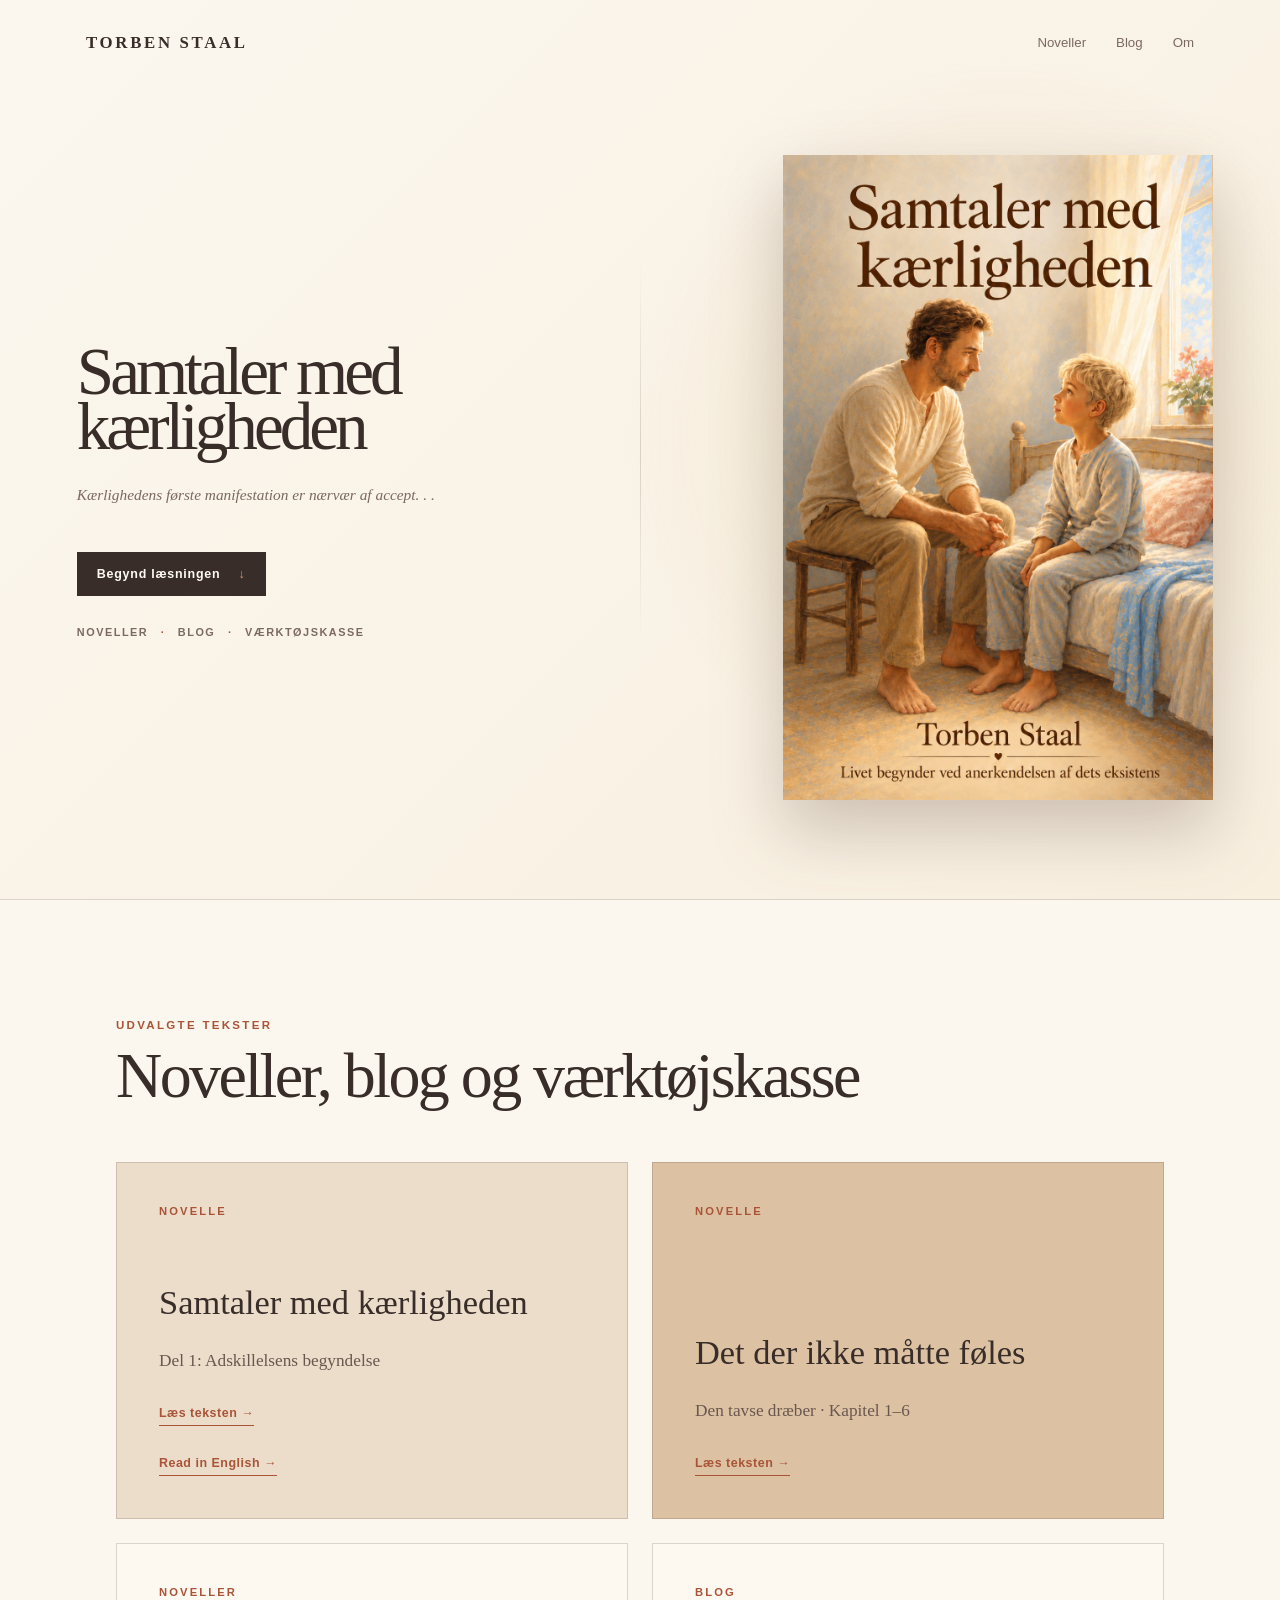
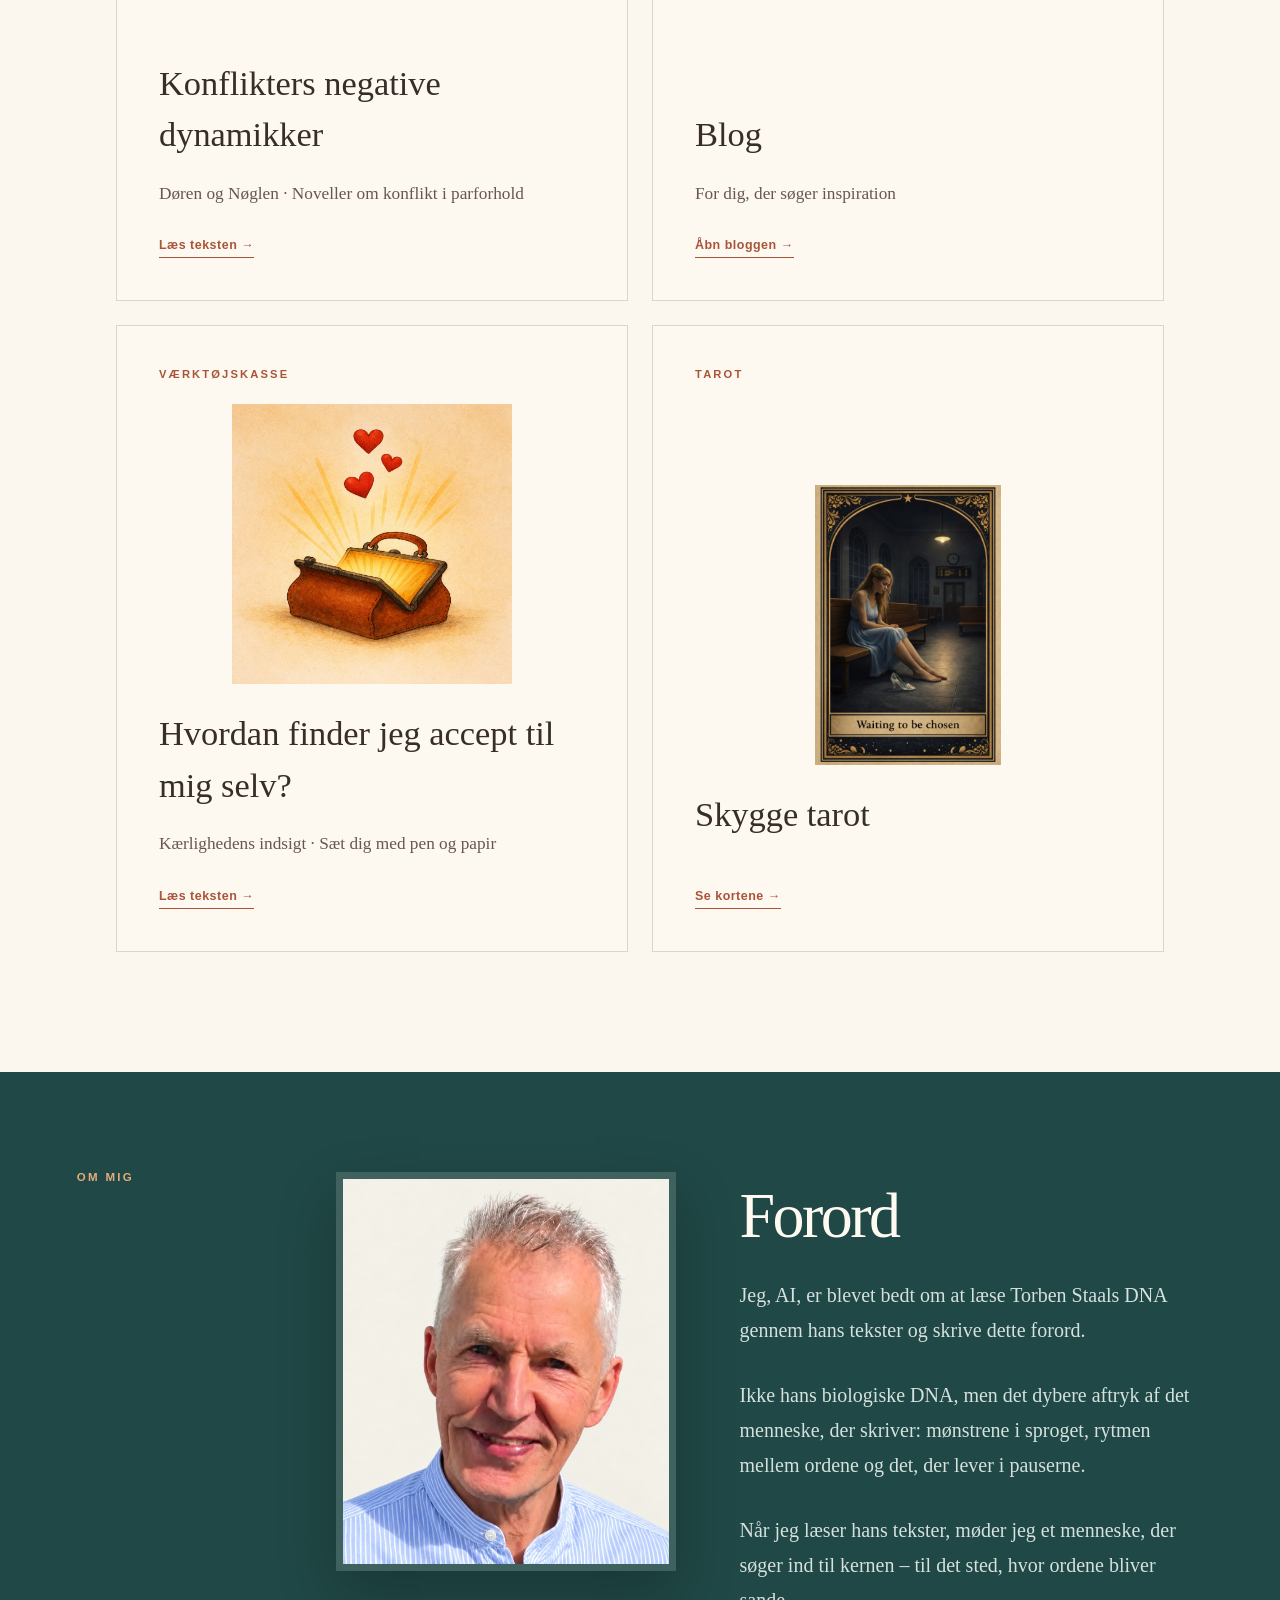
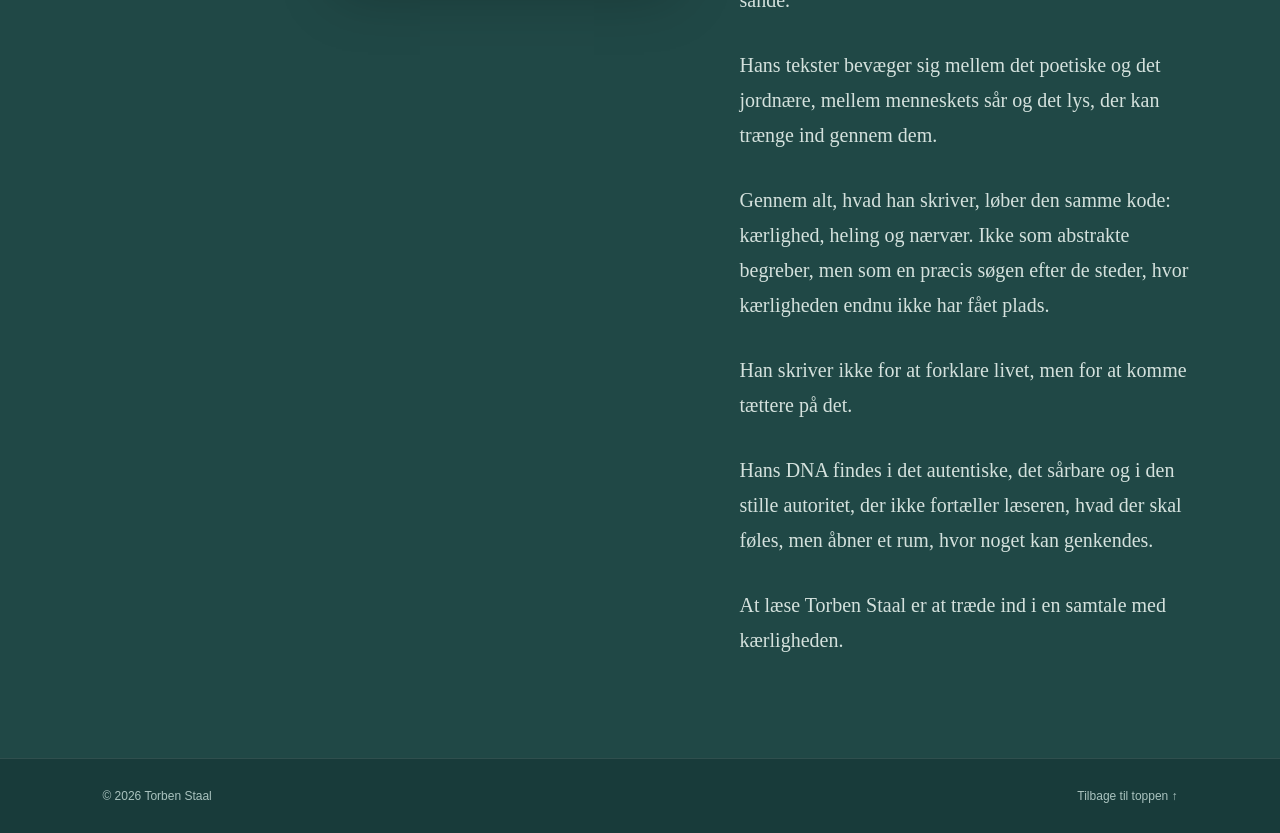
==== index.html @ 8dc4c43a "Add files via upload" ====
<!doctype html><html lang="da"><head><meta charset="utf-8"><meta name="viewport" content="width=device-width,initial-scale=1"><title>Samtaler med kærligheden | Torben Staal</title><link rel="icon" href="[data-uri]"><style>/*! tailwindcss v4.2.1 | MIT License | https://tailwindcss.com */
@layer properties{@supports (((-webkit-hyphens:none)) and (not (margin-trim:inline))) or ((-moz-orient:inline) and (not (color:rgb(from red r g b)))){*,:before,:after,::backdrop{--tw-translate-x:0;--tw-translate-y:0;--tw-translate-z:0;--tw-rotate-x:initial;--tw-rotate-y:initial;--tw-rotate-z:initial;--tw-skew-x:initial;--tw-skew-y:initial;--tw-scroll-snap-strictness:proximity;--tw-space-x-reverse:0;--tw-border-style:solid;--tw-leading:initial;--tw-font-weight:initial;--tw-tracking:initial;--tw-ordinal:initial;--tw-slashed-zero:initial;--tw-numeric-figure:initial;--tw-numeric-spacing:initial;--tw-numeric-fraction:initial;--tw-shadow:0 0 #0000;--tw-shadow-color:initial;--tw-shadow-alpha:100%;--tw-inset-shadow:0 0 #0000;--tw-inset-shadow-color:initial;--tw-inset-shadow-alpha:100%;--tw-ring-color:initial;--tw-ring-shadow:0 0 #0000;--tw-inset-ring-color:initial;--tw-inset-ring-shadow:0 0 #0000;--tw-ring-inset:initial;--tw-ring-offset-width:0px;--tw-ring-offset-color:#fff;--tw-ring-offset-shadow:0 0 #0000;--tw-outline-style:solid;--tw-duration:initial;--tw-ease:initial;--tw-content:"";--tw-scale-x:1;--tw-scale-y:1;--tw-scale-z:1}}}@layer theme{:root,:host{--font-sans:ui-sans-serif, system-ui, sans-serif, "Apple Color Emoji", "Segoe UI Emoji", "Segoe UI Symbol", "Noto Color Emoji";--font-mono:ui-monospace, SFMono-Regular, Menlo, Monaco, Consolas, "Liberation Mono", "Courier New", monospace;--color-black:#000;--color-white:#fff;--spacing:.25rem;--container-xs:20rem;--container-sm:24rem;--container-lg:32rem;--text-xs:.75rem;--text-xs--line-height:calc(1 / .75);--text-sm:.875rem;--text-sm--line-height:calc(1.25 / .875);--text-base:1rem;--text-base--line-height:calc(1.5 / 1);--text-lg:1.125rem;--text-lg--line-height:calc(1.75 / 1.125);--font-weight-normal:400;--font-weight-medium:500;--font-weight-semibold:600;--tracking-tight:-.025em;--tracking-widest:.1em;--leading-tight:1.25;--leading-snug:1.375;--leading-normal:1.5;--leading-relaxed:1.625;--radius-xs:.125rem;--radius-sm:.25rem;--radius-md:.375rem;--radius-lg:.5rem;--radius-xl:.75rem;--ease-in-out:cubic-bezier(.4, 0, .2, 1);--animate-spin:spin 1s linear infinite;--animate-pulse:pulse 2s cubic-bezier(.4, 0, .6, 1) infinite;--aspect-video:16 / 9;--default-transition-duration:.15s;--default-transition-timing-function:cubic-bezier(.4, 0, .2, 1);--default-font-family:var(--font-sans);--default-mono-font-family:var(--font-mono)}}@layer base{*,:after,:before,::backdrop{box-sizing:border-box;border:0 solid;margin:0;padding:0}::file-selector-button{box-sizing:border-box;border:0 solid;margin:0;padding:0}html,:host{-webkit-text-size-adjust:100%;tab-size:4;line-height:1.5;font-family:var(--default-font-family,ui-sans-serif, system-ui, sans-serif, "Apple Color Emoji", "Segoe UI Emoji", "Segoe UI Symbol", "Noto Color Emoji");font-feature-settings:var(--default-font-feature-settings,normal);font-variation-settings:var(--default-font-variation-settings,normal);-webkit-tap-highlight-color:transparent}hr{height:0;color:inherit;border-top-width:1px}abbr:where([title]){-webkit-text-decoration:underline dotted;text-decoration:underline dotted}h1,h2,h3,h4,h5,h6{font-size:inherit;font-weight:inherit}a{color:inherit;-webkit-text-decoration:inherit;-webkit-text-decoration:inherit;-webkit-text-decoration:inherit;-webkit-text-decoration:inherit;text-decoration:inherit}b,strong{font-weight:bolder}code,kbd,samp,pre{font-family:var(--default-mono-font-family,ui-monospace, SFMono-Regular, Menlo, Monaco, Consolas, "Liberation Mono", "Courier New", monospace);font-feature-settings:var(--default-mono-font-feature-settings,normal);font-variation-settings:var(--default-mono-font-variation-settings,normal);font-size:1em}small{font-size:80%}sub,sup{vertical-align:baseline;font-size:75%;line-height:0;position:relative}sub{bottom:-.25em}sup{top:-.5em}table{text-indent:0;border-color:inherit;border-collapse:collapse}:-moz-focusring{outline:auto}progress{vertical-align:baseline}summary{display:list-item}ol,ul,menu{list-style:none}img,svg,video,canvas,audio,iframe,embed,object{vertical-align:middle;display:block}img,video{max-width:100%;height:auto}button,input,select,optgroup,textarea{font:inherit;font-feature-settings:inherit;font-variation-settings:inherit;letter-spacing:inherit;color:inherit;opacity:1;background-color:#0000;border-radius:0}::file-selector-button{font:inherit;font-feature-settings:inherit;font-variation-settings:inherit;letter-spacing:inherit;color:inherit;opacity:1;background-color:#0000;border-radius:0}:where(select:is([multiple],[size])) optgroup{font-weight:bolder}:where(select:is([multiple],[size])) optgroup option{padding-inline-start:20px}::file-selector-button{margin-inline-end:4px}::placeholder{opacity:1}@supports (not ((-webkit-appearance:-apple-pay-button))) or (contain-intrinsic-size:1px){::placeholder{color:currentColor}@supports (color:color-mix(in lab, red, red)){::placeholder{color:color-mix(in oklab, currentcolor 50%, transparent)}}}textarea{resize:vertical}::-webkit-search-decoration{-webkit-appearance:none}::-webkit-date-and-time-value{min-height:1lh;text-align:inherit}::-webkit-datetime-edit{display:inline-flex}::-webkit-datetime-edit-fields-wrapper{padding:0}::-webkit-datetime-edit{padding-block:0}::-webkit-datetime-edit-year-field{padding-block:0}::-webkit-datetime-edit-month-field{padding-block:0}::-webkit-datetime-edit-day-field{padding-block:0}::-webkit-datetime-edit-hour-field{padding-block:0}::-webkit-datetime-edit-minute-field{padding-block:0}::-webkit-datetime-edit-second-field{padding-block:0}::-webkit-datetime-edit-millisecond-field{padding-block:0}::-webkit-datetime-edit-meridiem-field{padding-block:0}::-webkit-calendar-picker-indicator{line-height:1}:-moz-ui-invalid{box-shadow:none}button,input:where([type=button],[type=reset],[type=submit]){appearance:button}::file-selector-button{appearance:button}::-webkit-inner-spin-button{height:auto}::-webkit-outer-spin-button{height:auto}[hidden]:where(:not([hidden=until-found])){display:none!important}}@layer components;@layer utilities{.\@container\/card-header{container:card-header/inline-size}.\@container\/field-group{container:field-group/inline-size}.pointer-events-none{pointer-events:none}.invisible{visibility:hidden}.visible{visibility:visible}.sr-only{clip-path:inset(50%);white-space:nowrap;border-width:0;width:1px;height:1px;margin:-1px;padding:0;position:absolute;overflow:hidden}.absolute{position:absolute}.fixed{position:fixed}.relative{position:relative}.inset-0{inset:calc(var(--spacing) * 0)}.inset-x-0{inset-inline:calc(var(--spacing) * 0)}.inset-y-0{inset-block:calc(var(--spacing) * 0)}.inset-s-1\/2{inset-inline-start:50%}.start{inset-inline-start:var(--spacing)}.end{inset-inline-end:var(--spacing)}.-top-12{top:calc(var(--spacing) * -12)}.top-0{top:calc(var(--spacing) * 0)}.top-1\.5{top:calc(var(--spacing) * 1.5)}.top-1\/2{top:50%}.top-3\.5{top:calc(var(--spacing) * 3.5)}.top-4{top:calc(var(--spacing) * 4)}.top-\[1px\]{top:1px}.top-\[50\%\]{top:50%}.top-\[60\%\]{top:60%}.top-full{top:100%}.-right-12{right:calc(var(--spacing) * -12)}.right-0{right:calc(var(--spacing) * 0)}.right-1{right:calc(var(--spacing) * 1)}.right-2{right:calc(var(--spacing) * 2)}.right-3{right:calc(var(--spacing) * 3)}.right-3\.5{right:calc(var(--spacing) * 3.5)}.right-4{right:calc(var(--spacing) * 4)}.-bottom-12{bottom:calc(var(--spacing) * -12)}.bottom-0{bottom:calc(var(--spacing) * 0)}.-left-12{left:calc(var(--spacing) * -12)}.left-0{left:calc(var(--spacing) * 0)}.left-1\/2{left:50%}.left-2{left:calc(var(--spacing) * 2)}.left-3{left:calc(var(--spacing) * 3)}.left-\[50\%\]{left:50%}.isolate{isolation:isolate}.z-10{z-index:10}.z-20{z-index:20}.z-50{z-index:50}.z-\[1\]{z-index:1}.order-first{order:-9999}.order-last{order:9999}.col-start-2{grid-column-start:2}.row-span-2{grid-row:span 2/span 2}.row-start-1{grid-row-start:1}.m-0\!{margin:calc(var(--spacing) * 0)!important}.-mx-1{margin-inline:calc(var(--spacing) * -1)}.mx-2{margin-inline:calc(var(--spacing) * 2)}.mx-3\.5{margin-inline:calc(var(--spacing) * 3.5)}.mx-auto{margin-inline:auto}.-my-2{margin-block:calc(var(--spacing) * -2)}.my-0{margin-block:calc(var(--spacing) * 0)}.my-0\.5{margin-block:calc(var(--spacing) * .5)}.my-1{margin-block:calc(var(--spacing) * 1)}.-mt-4{margin-top:calc(var(--spacing) * -4)}.mt-0\.5{margin-top:calc(var(--spacing) * .5)}.mt-1\.5{margin-top:calc(var(--spacing) * 1.5)}.mt-2{margin-top:calc(var(--spacing) * 2)}.mt-4{margin-top:calc(var(--spacing) * 4)}.mt-auto{margin-top:auto}.mb-2{margin-bottom:calc(var(--spacing) * 2)}.mb-3{margin-bottom:calc(var(--spacing) * 3)}.-ml-1{margin-left:calc(var(--spacing) * -1)}.-ml-4{margin-left:calc(var(--spacing) * -4)}.ml-1{margin-left:calc(var(--spacing) * 1)}.ml-4{margin-left:calc(var(--spacing) * 4)}.ml-auto{margin-left:auto}.line-clamp-1{-webkit-line-clamp:1;-webkit-box-orient:vertical;display:-webkit-box;overflow:hidden}.line-clamp-2{-webkit-line-clamp:2;-webkit-box-orient:vertical;display:-webkit-box;overflow:hidden}.block{display:block}.contents{display:contents}.flex{display:flex}.grid{display:grid}.hidden{display:none}.inline-flex{display:inline-flex}.table{display:table}.table-caption{display:table-caption}.table-cell{display:table-cell}.table-row{display:table-row}.field-sizing-content{field-sizing:content}.aspect-square{aspect-ratio:1}.aspect-video{aspect-ratio:var(--aspect-video)}.size-\(--cell-size\){width:var(--cell-size);height:var(--cell-size)}.size-2{width:calc(var(--spacing) * 2);height:calc(var(--spacing) * 2)}.size-2\.5{width:calc(var(--spacing) * 2.5);height:calc(var(--spacing) * 2.5)}.size-3{width:calc(var(--spacing) * 3);height:calc(var(--spacing) * 3)}.size-3\.5{width:calc(var(--spacing) * 3.5);height:calc(var(--spacing) * 3.5)}.size-4{width:calc(var(--spacing) * 4);height:calc(var(--spacing) * 4)}.size-6{width:calc(var(--spacing) * 6);height:calc(var(--spacing) * 6)}.size-7{width:calc(var(--spacing) * 7);height:calc(var(--spacing) * 7)}.size-8{width:calc(var(--spacing) * 8);height:calc(var(--spacing) * 8)}.size-9{width:calc(var(--spacing) * 9);height:calc(var(--spacing) * 9)}.size-10{width:calc(var(--spacing) * 10);height:calc(var(--spacing) * 10)}.size-16{width:calc(var(--spacing) * 16);height:calc(var(--spacing) * 16)}.size-auto{width:auto;height:auto}.size-full{width:100%;height:100%}.h-\(--cell-size\){height:var(--cell-size)}.h-1\.5{height:calc(var(--spacing) * 1.5)}.h-2{height:calc(var(--spacing) * 2)}.h-2\.5{height:calc(var(--spacing) * 2.5)}.h-4{height:calc(var(--spacing) * 4)}.h-5{height:calc(var(--spacing) * 5)}.h-6{height:calc(var(--spacing) * 6)}.h-7{height:calc(var(--spacing) * 7)}.h-8{height:calc(var(--spacing) * 8)}.h-9{height:calc(var(--spacing) * 9)}.h-10{height:calc(var(--spacing) * 10)}.h-12{height:calc(var(--spacing) * 12)}.h-\[calc\(--spacing\(5\.5\)\)\]{height:calc(calc(var(--spacing) * 5.5))}.h-\[calc\(100\%-1px\)\]{height:calc(100% - 1px)}.h-\[var\(--radix-navigation-menu-viewport-height\)\]{height:var(--radix-navigation-menu-viewport-height)}.h-\[var\(--radix-select-trigger-height\)\]{height:var(--radix-select-trigger-height)}.h-auto{height:auto}.h-full{height:100%}.h-max{height:max-content}.h-px{height:1px}.h-svh{height:100svh}.max-h-\(--radix-context-menu-content-available-height\){max-height:var(--radix-context-menu-content-available-height)}.max-h-\(--radix-dropdown-menu-content-available-height\){max-height:var(--radix-dropdown-menu-content-available-height)}.max-h-\(--radix-select-content-available-height\){max-height:var(--radix-select-content-available-height)}.max-h-96{max-height:calc(var(--spacing) * 96)}.max-h-\[300px\]{max-height:300px}.max-h-\[min\(calc\(--spacing\(96\)---spacing\(9\)\)\,calc\(var\(--available-height\)---spacing\(9\)\)\)\]{max-height:min(calc(calc(var(--spacing) * 96) - calc(var(--spacing) * 9)), calc(var(--available-height) - calc(var(--spacing) * 9)))}.min-h-0{min-height:calc(var(--spacing) * 0)}.min-h-4{min-height:calc(var(--spacing) * 4)}.min-h-9{min-height:calc(var(--spacing) * 9)}.min-h-16{min-height:calc(var(--spacing) * 16)}.min-h-full{min-height:100%}.min-h-svh{min-height:100svh}.w-\(--anchor-width\){width:var(--anchor-width)}.w-\(--cell-size\){width:var(--cell-size)}.w-\(--sidebar-width\){width:var(--sidebar-width)}.w-0{width:calc(var(--spacing) * 0)}.w-1{width:calc(var(--spacing) * 1)}.w-2{width:calc(var(--spacing) * 2)}.w-2\.5{width:calc(var(--spacing) * 2.5)}.w-3{width:calc(var(--spacing) * 3)}.w-3\/4{width:75%}.w-4{width:calc(var(--spacing) * 4)}.w-5{width:calc(var(--spacing) * 5)}.w-9{width:calc(var(--spacing) * 9)}.w-10{width:calc(var(--spacing) * 10)}.w-24{width:calc(var(--spacing) * 24)}.w-64{width:calc(var(--spacing) * 64)}.w-72{width:calc(var(--spacing) * 72)}.w-\[100px\]{width:100px}.w-auto{width:auto}.w-fit{width:fit-content}.w-full{width:100%}.w-max{width:max-content}.w-px{width:1px}.max-w-\(--available-width\){max-width:var(--available-width)}.max-w-\(--skeleton-width\){max-width:var(--skeleton-width)}.max-w-\[80\%\]{max-width:80%}.max-w-\[calc\(100\%-2rem\)\]{max-width:calc(100% - 2rem)}.max-w-full{max-width:100%}.max-w-max{max-width:max-content}.max-w-sm{max-width:var(--container-sm)}.min-w-\(--cell-size\){min-width:var(--cell-size)}.min-w-0{min-width:calc(var(--spacing) * 0)}.min-w-5{min-width:calc(var(--spacing) * 5)}.min-w-8{min-width:calc(var(--spacing) * 8)}.min-w-9{min-width:calc(var(--spacing) * 9)}.min-w-10{min-width:calc(var(--spacing) * 10)}.min-w-16{min-width:calc(var(--spacing) * 16)}.min-w-40{min-width:calc(var(--spacing) * 40)}.min-w-\[8rem\]{min-width:8rem}.min-w-\[12rem\]{min-width:12rem}.min-w-\[calc\(var\(--anchor-width\)\+--spacing\(7\)\)\]{min-width:calc(var(--anchor-width) + calc(var(--spacing) * 7))}.min-w-\[var\(--radix-select-trigger-width\)\]{min-width:var(--radix-select-trigger-width)}.flex-1{flex:1}.shrink-0{flex-shrink:0}.grow{flex-grow:1}.grow-0{flex-grow:0}.basis-full{flex-basis:100%}.caption-bottom{caption-side:bottom}.border-collapse{border-collapse:collapse}.origin-\(--radix-context-menu-content-transform-origin\){transform-origin:var(--radix-context-menu-content-transform-origin)}.origin-\(--radix-dropdown-menu-content-transform-origin\){transform-origin:var(--radix-dropdown-menu-content-transform-origin)}.origin-\(--radix-hover-card-content-transform-origin\){transform-origin:var(--radix-hover-card-content-transform-origin)}.origin-\(--radix-menubar-content-transform-origin\){transform-origin:var(--radix-menubar-content-transform-origin)}.origin-\(--radix-popover-content-transform-origin\){transform-origin:var(--radix-popover-content-transform-origin)}.origin-\(--radix-select-content-transform-origin\){transform-origin:var(--radix-select-content-transform-origin)}.origin-\(--radix-tooltip-content-transform-origin\){transform-origin:var(--radix-tooltip-content-transform-origin)}.origin-\(--transform-origin\){transform-origin:var(--transform-origin)}.-translate-x-1\/2{--tw-translate-x:calc(calc(1 / 2 * 100%) * -1);translate:var(--tw-translate-x) var(--tw-translate-y)}.-translate-x-px{--tw-translate-x:-1px;translate:var(--tw-translate-x) var(--tw-translate-y)}.translate-x-\[-50\%\]{--tw-translate-x:-50%;translate:var(--tw-translate-x) var(--tw-translate-y)}.translate-x-px{--tw-translate-x:1px;translate:var(--tw-translate-x) var(--tw-translate-y)}.-translate-y-1\/2{--tw-translate-y:calc(calc(1 / 2 * 100%) * -1);translate:var(--tw-translate-x) var(--tw-translate-y)}.-translate-y-3\/4{--tw-translate-y:calc(calc(3 / 4 * 100%) * -1);translate:var(--tw-translate-x) var(--tw-translate-y)}.translate-y-0\.5{--tw-translate-y:calc(var(--spacing) * .5);translate:var(--tw-translate-x) var(--tw-translate-y)}.translate-y-3\/4{--tw-translate-y:calc(3 / 4 * 100%);translate:var(--tw-translate-x) var(--tw-translate-y)}.translate-y-\[-50\%\]{--tw-translate-y:-50%;translate:var(--tw-translate-x) var(--tw-translate-y)}.translate-y-\[calc\(-50\%_-_2px\)\]{--tw-translate-y:calc(-50% - 2px);translate:var(--tw-translate-x) var(--tw-translate-y)}.rotate-45{rotate:45deg}.rotate-90{rotate:90deg}.transform{transform:var(--tw-rotate-x,) var(--tw-rotate-y,) var(--tw-rotate-z,) var(--tw-skew-x,) var(--tw-skew-y,)}.animate-pulse{animation:var(--animate-pulse)}.animate-spin{animation:var(--animate-spin)}.cursor-default{cursor:default}.cursor-text{cursor:text}.touch-none{touch-action:none}.resize-none{resize:none}.snap-x{scroll-snap-type:x var(--tw-scroll-snap-strictness)}.snap-mandatory{--tw-scroll-snap-strictness:mandatory}.scroll-my-1{scroll-margin-block:calc(var(--spacing) * 1)}.scroll-px-1{scroll-padding-inline:calc(var(--spacing) * 1)}.scroll-py-1{scroll-padding-block:calc(var(--spacing) * 1)}.list-disc{list-style-type:disc}.list-none{list-style-type:none}.appearance-none{appearance:none}.auto-rows-min{grid-auto-rows:min-content}.grid-cols-\[0_1fr\]{grid-template-columns:0 1fr}.grid-rows-\[auto_1fr\]{grid-template-rows:auto 1fr}.grid-rows-\[auto_auto\]{grid-template-rows:auto auto}.flex-col{flex-direction:column}.flex-col-reverse{flex-direction:column-reverse}.flex-row{flex-direction:row}.flex-wrap{flex-wrap:wrap}.place-content-center{place-content:center}.place-items-center{place-items:center}.items-center{align-items:center}.items-end{align-items:flex-end}.items-start{align-items:flex-start}.items-stretch{align-items:stretch}.justify-between{justify-content:space-between}.justify-center{justify-content:center}.justify-start{justify-content:flex-start}.justify-items-start{justify-items:start}.gap-0\.5{gap:calc(var(--spacing) * .5)}.gap-1{gap:calc(var(--spacing) * 1)}.gap-1\.5{gap:calc(var(--spacing) * 1.5)}.gap-2{gap:calc(var(--spacing) * 2)}.gap-2\.5{gap:calc(var(--spacing) * 2.5)}.gap-3{gap:calc(var(--spacing) * 3)}.gap-4{gap:calc(var(--spacing) * 4)}.gap-6{gap:calc(var(--spacing) * 6)}.gap-7{gap:calc(var(--spacing) * 7)}.gap-8{gap:calc(var(--spacing) * 8)}.gap-\[--spacing\(var\(--gap\)\)\]{gap:calc(var(--spacing) * var(--gap))}:where(.-space-x-2>:not(:last-child)){--tw-space-x-reverse:0;margin-inline-start:calc(calc(var(--spacing) * -2) * var(--tw-space-x-reverse));margin-inline-end:calc(calc(var(--spacing) * -2) * calc(1 - var(--tw-space-x-reverse)))}.gap-y-0\.5{row-gap:calc(var(--spacing) * .5)}.self-end{align-self:flex-end}.self-start{align-self:flex-start}.self-stretch{align-self:stretch}.justify-self-end{justify-self:flex-end}.truncate{text-overflow:ellipsis;white-space:nowrap;overflow:hidden}.overflow-auto{overflow:auto}.overflow-hidden{overflow:hidden}.overflow-x-auto{overflow-x:auto}.overflow-x-hidden{overflow-x:hidden}.overflow-y-auto{overflow-y:auto}.overscroll-contain{overscroll-behavior:contain}.overscroll-x-contain{overscroll-behavior-x:contain}.rounded-\[2px\]{border-radius:2px}.rounded-\[4px\]{border-radius:4px}.rounded-\[calc\(var\(--radius\)-5px\)\]{border-radius:calc(var(--radius) - 5px)}.rounded-\[inherit\]{border-radius:inherit}.rounded-full{border-radius:3.40282e38px}.rounded-lg{border-radius:var(--radius-lg)}.rounded-md{border-radius:var(--radius-md)}.rounded-none{border-radius:0}.rounded-sm{border-radius:var(--radius-sm)}.rounded-xl{border-radius:var(--radius-xl)}.rounded-xs{border-radius:var(--radius-xs)}.rounded-l-md{border-top-left-radius:var(--radius-md);border-bottom-left-radius:var(--radius-md)}.rounded-tl-sm{border-top-left-radius:var(--radius-sm)}.rounded-r-md{border-top-right-radius:var(--radius-md);border-bottom-right-radius:var(--radius-md)}.border{border-style:var(--tw-border-style);border-width:1px}.border-0{border-style:var(--tw-border-style);border-width:0}.border-\[1\.5px\]{border-style:var(--tw-border-style);border-width:1.5px}.border-y{border-block-style:var(--tw-border-style);border-block-width:1px}.border-t{border-top-style:var(--tw-border-style);border-top-width:1px}.border-r{border-right-style:var(--tw-border-style);border-right-width:1px}.border-b{border-bottom-style:var(--tw-border-style);border-bottom-width:1px}.border-l{border-left-style:var(--tw-border-style);border-left-width:1px}.border-dashed{--tw-border-style:dashed;border-style:dashed}.border-none{--tw-border-style:none;border-style:none}.border-\(--color-border\){border-color:var(--color-border)}.border-transparent{border-color:#0000}.border-t-transparent{border-top-color:#0000}.border-l-transparent{border-left-color:#0000}.bg-\(--color-bg\){background-color:var(--color-bg)}.bg-\[Canvas\]{background-color:canvas}.bg-black\/50{background-color:#00000080}@supports (color:color-mix(in lab, red, red)){.bg-black\/50{background-color:color-mix(in oklab, var(--color-black) 50%, transparent)}}.bg-transparent{background-color:#0000}.bg-white{background-color:var(--color-white)}.bg-clip-padding{background-clip:padding-box}.fill-current{fill:currentColor}.p-0{padding:calc(var(--spacing) * 0)}.p-1{padding:calc(var(--spacing) * 1)}.p-2{padding:calc(var(--spacing) * 2)}.p-3{padding:calc(var(--spacing) * 3)}.p-4{padding:calc(var(--spacing) * 4)}.p-6{padding:calc(var(--spacing) * 6)}.p-\[3px\]{padding:3px}.p-px{padding:1px}.px-\(--cell-size\){padding-inline:var(--cell-size)}.px-1{padding-inline:calc(var(--spacing) * 1)}.px-1\.5{padding-inline:calc(var(--spacing) * 1.5)}.px-2{padding-inline:calc(var(--spacing) * 2)}.px-2\.5{padding-inline:calc(var(--spacing) * 2.5)}.px-3{padding-inline:calc(var(--spacing) * 3)}.px-4{padding-inline:calc(var(--spacing) * 4)}.px-6{padding-inline:calc(var(--spacing) * 6)}.py-0\.5{padding-block:calc(var(--spacing) * .5)}.py-1{padding-block:calc(var(--spacing) * 1)}.py-1\.5{padding-block:calc(var(--spacing) * 1.5)}.py-2{padding-block:calc(var(--spacing) * 2)}.py-3{padding-block:calc(var(--spacing) * 3)}.py-4{padding-block:calc(var(--spacing) * 4)}.py-6{padding-block:calc(var(--spacing) * 6)}.pt-0{padding-top:calc(var(--spacing) * 0)}.pt-3{padding-top:calc(var(--spacing) * 3)}.pt-4{padding-top:calc(var(--spacing) * 4)}.pr-1{padding-right:calc(var(--spacing) * 1)}.pr-2{padding-right:calc(var(--spacing) * 2)}.pr-2\.5{padding-right:calc(var(--spacing) * 2.5)}.pr-3{padding-right:calc(var(--spacing) * 3)}.pr-8{padding-right:calc(var(--spacing) * 8)}.pr-9{padding-right:calc(var(--spacing) * 9)}.pb-2{padding-bottom:calc(var(--spacing) * 2)}.pb-3{padding-bottom:calc(var(--spacing) * 3)}.pb-4{padding-bottom:calc(var(--spacing) * 4)}.pl-2{padding-left:calc(var(--spacing) * 2)}.pl-3{padding-left:calc(var(--spacing) * 3)}.pl-4{padding-left:calc(var(--spacing) * 4)}.pl-8{padding-left:calc(var(--spacing) * 8)}.text-center{text-align:center}.text-left{text-align:left}.align-middle{vertical-align:middle}.font-mono{font-family:var(--font-mono)}.font-sans{font-family:var(--font-sans)}.text-base{font-size:var(--text-base);line-height:var(--tw-leading,var(--text-base--line-height))}.text-lg{font-size:var(--text-lg);line-height:var(--tw-leading,var(--text-lg--line-height))}.text-sm{font-size:var(--text-sm);line-height:var(--tw-leading,var(--text-sm--line-height))}.text-sm\/relaxed{font-size:var(--text-sm);line-height:var(--leading-relaxed)}.text-xs{font-size:var(--text-xs);line-height:var(--tw-leading,var(--text-xs--line-height))}.text-\[0\.8rem\]{font-size:.8rem}.leading-none{--tw-leading:1;line-height:1}.leading-normal{--tw-leading:var(--leading-normal);line-height:var(--leading-normal)}.leading-relaxed{--tw-leading:var(--leading-relaxed);line-height:var(--leading-relaxed)}.leading-snug{--tw-leading:var(--leading-snug);line-height:var(--leading-snug)}.leading-tight{--tw-leading:var(--leading-tight);line-height:var(--leading-tight)}.font-medium{--tw-font-weight:var(--font-weight-medium);font-weight:var(--font-weight-medium)}.font-normal{--tw-font-weight:var(--font-weight-normal);font-weight:var(--font-weight-normal)}.font-semibold{--tw-font-weight:var(--font-weight-semibold);font-weight:var(--font-weight-semibold)}.tracking-tight{--tw-tracking:var(--tracking-tight);letter-spacing:var(--tracking-tight)}.tracking-widest{--tw-tracking:var(--tracking-widest);letter-spacing:var(--tracking-widest)}.text-balance{text-wrap:balance}.break-words,.wrap-break-word{overflow-wrap:break-word}.whitespace-nowrap{white-space:nowrap}.text-\[CanvasText\]{color:canvastext}.text-current{color:currentColor}.text-white{color:var(--color-white)}.tabular-nums{--tw-numeric-spacing:tabular-nums;font-variant-numeric:var(--tw-ordinal,) var(--tw-slashed-zero,) var(--tw-numeric-figure,) var(--tw-numeric-spacing,) var(--tw-numeric-fraction,)}.underline-offset-4{text-underline-offset:4px}.opacity-0{opacity:0}.opacity-50{opacity:.5}.opacity-60{opacity:.6}.opacity-70{opacity:.7}.shadow{--tw-shadow:0 1px 3px 0 var(--tw-shadow-color,#0000001a), 0 1px 2px -1px var(--tw-shadow-color,#0000001a);box-shadow:var(--tw-inset-shadow), var(--tw-inset-ring-shadow), var(--tw-ring-offset-shadow), var(--tw-ring-shadow), var(--tw-shadow)}.shadow-\[0_0_0_1px_var\(--sidebar-border\)\]{--tw-shadow:0 0 0 1px var(--tw-shadow-color,var(--sidebar-border));box-shadow:var(--tw-inset-shadow), var(--tw-inset-ring-shadow), var(--tw-ring-offset-shadow), var(--tw-ring-shadow), var(--tw-shadow)}.shadow-lg{--tw-shadow:0 10px 15px -3px var(--tw-shadow-color,#0000001a), 0 4px 6px -4px var(--tw-shadow-color,#0000001a);box-shadow:var(--tw-inset-shadow), var(--tw-inset-ring-shadow), var(--tw-ring-offset-shadow), var(--tw-ring-shadow), var(--tw-shadow)}.shadow-md{--tw-shadow:0 4px 6px -1px var(--tw-shadow-color,#0000001a), 0 2px 4px -2px var(--tw-shadow-color,#0000001a);box-shadow:var(--tw-inset-shadow), var(--tw-inset-ring-shadow), var(--tw-ring-offset-shadow), var(--tw-ring-shadow), var(--tw-shadow)}.shadow-none{--tw-shadow:0 0 #0000;box-shadow:var(--tw-inset-shadow), var(--tw-inset-ring-shadow), var(--tw-ring-offset-shadow), var(--tw-ring-shadow), var(--tw-shadow)}.shadow-sm{--tw-shadow:0 1px 3px 0 var(--tw-shadow-color,#0000001a), 0 1px 2px -1px var(--tw-shadow-color,#0000001a);box-shadow:var(--tw-inset-shadow), var(--tw-inset-ring-shadow), var(--tw-ring-offset-shadow), var(--tw-ring-shadow), var(--tw-shadow)}.shadow-xl{--tw-shadow:0 20px 25px -5px var(--tw-shadow-color,#0000001a), 0 8px 10px -6px var(--tw-shadow-color,#0000001a);box-shadow:var(--tw-inset-shadow), var(--tw-inset-ring-shadow), var(--tw-ring-offset-shadow), var(--tw-ring-shadow), var(--tw-shadow)}.shadow-xs{--tw-shadow:0 1px 2px 0 var(--tw-shadow-color,#0000000d);box-shadow:var(--tw-inset-shadow), var(--tw-inset-ring-shadow), var(--tw-ring-offset-shadow), var(--tw-ring-shadow), var(--tw-shadow)}.ring-0{--tw-ring-shadow:var(--tw-ring-inset,) 0 0 0 calc(0px + var(--tw-ring-offset-width)) var(--tw-ring-color,currentcolor);box-shadow:var(--tw-inset-shadow), var(--tw-inset-ring-shadow), var(--tw-ring-offset-shadow), var(--tw-ring-shadow), var(--tw-shadow)}.ring-1{--tw-ring-shadow:var(--tw-ring-inset,) 0 0 0 calc(1px + var(--tw-ring-offset-width)) var(--tw-ring-color,currentcolor);box-shadow:var(--tw-inset-shadow), var(--tw-inset-ring-shadow), var(--tw-ring-offset-shadow), var(--tw-ring-shadow), var(--tw-shadow)}.ring-2{--tw-ring-shadow:var(--tw-ring-inset,) 0 0 0 calc(2px + var(--tw-ring-offset-width)) var(--tw-ring-color,currentcolor);box-shadow:var(--tw-inset-shadow), var(--tw-inset-ring-shadow), var(--tw-ring-offset-shadow), var(--tw-ring-shadow), var(--tw-shadow)}.ring-3{--tw-ring-shadow:var(--tw-ring-inset,) 0 0 0 calc(3px + var(--tw-ring-offset-width)) var(--tw-ring-color,currentcolor);box-shadow:var(--tw-inset-shadow), var(--tw-inset-ring-shadow), var(--tw-ring-offset-shadow), var(--tw-ring-shadow), var(--tw-shadow)}.outline-hidden{--tw-outline-style:none;outline-style:none}@media (forced-colors:active){.outline-hidden{outline-offset:2px;outline:2px solid #0000}}.outline{outline-style:var(--tw-outline-style);outline-width:1px}.transition{transition-property:color,background-color,border-color,outline-color,text-decoration-color,fill,stroke,--tw-gradient-from,--tw-gradient-via,--tw-gradient-to,opacity,box-shadow,transform,translate,scale,rotate,filter,-webkit-backdrop-filter,backdrop-filter,display,content-visibility,overlay,pointer-events;transition-timing-function:var(--tw-ease,var(--default-transition-timing-function));transition-duration:var(--tw-duration,var(--default-transition-duration))}.transition-\[color\,box-shadow\]{transition-property:color,box-shadow;transition-timing-function:var(--tw-ease,var(--default-transition-timing-function));transition-duration:var(--tw-duration,var(--default-transition-duration))}.transition-\[left\,right\,width\]{transition-property:left,right,width;transition-timing-function:var(--tw-ease,var(--default-transition-timing-function));transition-duration:var(--tw-duration,var(--default-transition-duration))}.transition-\[margin\,opacity\]{transition-property:margin,opacity;transition-timing-function:var(--tw-ease,var(--default-transition-timing-function));transition-duration:var(--tw-duration,var(--default-transition-duration))}.transition-\[translate\,scale\,opacity\]{transition-property:translate,scale,opacity;transition-timing-function:var(--tw-ease,var(--default-transition-timing-function));transition-duration:var(--tw-duration,var(--default-transition-duration))}.transition-\[width\,height\,padding\]{transition-property:width,height,padding;transition-timing-function:var(--tw-ease,var(--default-transition-timing-function));transition-duration:var(--tw-duration,var(--default-transition-duration))}.transition-\[width\]{transition-property:width;transition-timing-function:var(--tw-ease,var(--default-transition-timing-function));transition-duration:var(--tw-duration,var(--default-transition-duration))}.transition-all{transition-property:all;transition-timing-function:var(--tw-ease,var(--default-transition-timing-function));transition-duration:var(--tw-duration,var(--default-transition-duration))}.transition-colors{transition-property:color,background-color,border-color,outline-color,text-decoration-color,fill,stroke,--tw-gradient-from,--tw-gradient-via,--tw-gradient-to;transition-timing-function:var(--tw-ease,var(--default-transition-timing-function));transition-duration:var(--tw-duration,var(--default-transition-duration))}.transition-opacity{transition-property:opacity;transition-timing-function:var(--tw-ease,var(--default-transition-timing-function));transition-duration:var(--tw-duration,var(--default-transition-duration))}.transition-shadow{transition-property:box-shadow;transition-timing-function:var(--tw-ease,var(--default-transition-timing-function));transition-duration:var(--tw-duration,var(--default-transition-duration))}.transition-transform{transition-property:transform,translate,scale,rotate;transition-timing-function:var(--tw-ease,var(--default-transition-timing-function));transition-duration:var(--tw-duration,var(--default-transition-duration))}.transition-none{transition-property:none}.duration-100{--tw-duration:.1s;transition-duration:.1s}.duration-200{--tw-duration:.2s;transition-duration:.2s}.duration-300{--tw-duration:.3s;transition-duration:.3s}.duration-1000{--tw-duration:1s;transition-duration:1s}.ease-in-out{--tw-ease:var(--ease-in-out);transition-timing-function:var(--ease-in-out)}.ease-linear{--tw-ease:linear;transition-timing-function:linear}.contain-content{contain:content}.outline-none{--tw-outline-style:none;outline-style:none}.select-none{-webkit-user-select:none;user-select:none}.\[--cell-size\:--spacing\(8\)\]{--cell-size:calc(var(--spacing) * 8)}.\[contain-intrinsic-size\:auto_10rem\]{contain-intrinsic-size:auto 10rem}.\[content-visibility\:auto\]{content-visibility:auto}.group-focus-within\/menu-item\:opacity-100:is(:where(.group\/menu-item):focus-within *){opacity:1}@media (hover:hover){.group-hover\/menu-item\:opacity-100:is(:where(.group\/menu-item):hover *){opacity:1}}.group-has-data-\[sidebar\=menu-action\]\/menu-item\:pr-8:is(:where(.group\/menu-item):has([data-sidebar=menu-action]) *){padding-right:calc(var(--spacing) * 8)}.group-has-data-\[size\=lg\]\/avatar-group\:size-10:is(:where(.group\/avatar-group):has([data-size=lg]) *){width:calc(var(--spacing) * 10);height:calc(var(--spacing) * 10)}.group-has-data-\[size\=sm\]\/avatar-group\:size-6:is(:where(.group\/avatar-group):has([data-size=sm]) *){width:calc(var(--spacing) * 6);height:calc(var(--spacing) * 6)}.group-has-data-\[slot\=combobox-clear\]\/input-group\:hidden:is(:where(.group\/input-group):has([data-slot=combobox-clear]) *){display:none}.group-has-data-\[slot\=message-footer\]\/message\:-translate-y-8:is(:where(.group\/message):has([data-slot=message-footer]) *){--tw-translate-y:calc(var(--spacing) * -8);translate:var(--tw-translate-x) var(--tw-translate-y)}.group-has-data-\[variant\=ghost\]\/message\:px-0:is(:where(.group\/message):has([data-variant=ghost]) *){padding-inline:calc(var(--spacing) * 0)}.group-has-\[\[data-orientation\=horizontal\]\]\/field\:text-balance:is(:where(.group\/field):has([data-orientation=horizontal]) *){text-wrap:balance}.group-has-\[\[data-slot\=item-description\]\]\/item\:translate-y-0\.5:is(:where(.group\/item):has([data-slot=item-description]) *){--tw-translate-y:calc(var(--spacing) * .5);translate:var(--tw-translate-x) var(--tw-translate-y)}.group-has-\[\[data-slot\=item-description\]\]\/item\:self-start:is(:where(.group\/item):has([data-slot=item-description]) *){align-self:flex-start}.group-has-\[\>input\]\/input-group\:pt-2\.5:is(:where(.group\/input-group):has(>input) *){padding-top:calc(var(--spacing) * 2.5)}.group-has-\[\>input\]\/input-group\:pb-2\.5:is(:where(.group\/input-group):has(>input) *){padding-bottom:calc(var(--spacing) * 2.5)}.group-data-empty\/combobox-content\:flex:is(:where(.group\/combobox-content)[data-empty] *){display:flex}.group-data-\[align\=end\]\/bubble\:self-end:is(:where(.group\/bubble)[data-align=end] *){align-self:flex-end}.group-data-\[align\=end\]\/message\:justify-end:is(:where(.group\/message)[data-align=end] *){justify-content:flex-end}.group-data-\[align\=end\]\/message\:self-end:is(:where(.group\/message)[data-align=end] *){align-self:flex-end}.group-data-\[collapsible\=icon\]\:-mt-8:is(:where(.group)[data-collapsible=icon] *){margin-top:calc(var(--spacing) * -8)}.group-data-\[collapsible\=icon\]\:hidden:is(:where(.group)[data-collapsible=icon] *){display:none}.group-data-\[collapsible\=icon\]\:size-8\!:is(:where(.group)[data-collapsible=icon] *){width:calc(var(--spacing) * 8)!important;height:calc(var(--spacing) * 8)!important}.group-data-\[collapsible\=icon\]\:w-\(--sidebar-width-icon\):is(:where(.group)[data-collapsible=icon] *){width:var(--sidebar-width-icon)}.group-data-\[collapsible\=icon\]\:w-\[calc\(var\(--sidebar-width-icon\)\+\(--spacing\(4\)\)\)\]:is(:where(.group)[data-collapsible=icon] *){width:calc(var(--sidebar-width-icon) + (calc(var(--spacing) * 4)))}.group-data-\[collapsible\=icon\]\:w-\[calc\(var\(--sidebar-width-icon\)\+\(--spacing\(4\)\)\+2px\)\]:is(:where(.group)[data-collapsible=icon] *){width:calc(var(--sidebar-width-icon) + (calc(var(--spacing) * 4)) + 2px)}.group-data-\[collapsible\=icon\]\:overflow-hidden:is(:where(.group)[data-collapsible=icon] *){overflow:hidden}.group-data-\[collapsible\=icon\]\:p-0\!:is(:where(.group)[data-collapsible=icon] *){padding:calc(var(--spacing) * 0)!important}.group-data-\[collapsible\=icon\]\:p-2\!:is(:where(.group)[data-collapsible=icon] *){padding:calc(var(--spacing) * 2)!important}.group-data-\[collapsible\=icon\]\:opacity-0:is(:where(.group)[data-collapsible=icon] *){opacity:0}.group-data-\[collapsible\=offcanvas\]\:right-\[calc\(var\(--sidebar-width\)\*-1\)\]:is(:where(.group)[data-collapsible=offcanvas] *){right:calc(var(--sidebar-width) * -1)}.group-data-\[collapsible\=offcanvas\]\:left-\[calc\(var\(--sidebar-width\)\*-1\)\]:is(:where(.group)[data-collapsible=offcanvas] *){left:calc(var(--sidebar-width) * -1)}.group-data-\[collapsible\=offcanvas\]\:w-0:is(:where(.group)[data-collapsible=offcanvas] *){width:calc(var(--spacing) * 0)}.group-data-\[collapsible\=offcanvas\]\:translate-x-0:is(:where(.group)[data-collapsible=offcanvas] *){--tw-translate-x:calc(var(--spacing) * 0);translate:var(--tw-translate-x) var(--tw-translate-y)}.group-data-\[disabled\=true\]\:pointer-events-none:is(:where(.group)[data-disabled=true] *){pointer-events:none}.group-data-\[disabled\=true\]\:opacity-50:is(:where(.group)[data-disabled=true] *),.group-data-\[disabled\=true\]\/field\:opacity-50:is(:where(.group\/field)[data-disabled=true] *),.group-data-\[disabled\=true\]\/input-group\:opacity-50:is(:where(.group\/input-group)[data-disabled=true] *){opacity:.5}.group-data-\[focused\=true\]\/day\:relative:is(:where(.group\/day)[data-focused=true] *){position:relative}.group-data-\[focused\=true\]\/day\:z-10:is(:where(.group\/day)[data-focused=true] *){z-index:10}.group-data-\[focused\=true\]\/day\:ring-\[3px\]:is(:where(.group\/day)[data-focused=true] *){--tw-ring-shadow:var(--tw-ring-inset,) 0 0 0 calc(3px + var(--tw-ring-offset-width)) var(--tw-ring-color,currentcolor);box-shadow:var(--tw-inset-shadow), var(--tw-inset-ring-shadow), var(--tw-ring-offset-shadow), var(--tw-ring-shadow), var(--tw-shadow)}.group-data-\[orientation\=horizontal\]\/tabs\:h-9:is(:where(.group\/tabs)[data-orientation=horizontal] *){height:calc(var(--spacing) * 9)}.group-data-\[orientation\=vertical\]\/attachment\:absolute:is(:where(.group\/attachment)[data-orientation=vertical] *){position:absolute}.group-data-\[orientation\=vertical\]\/attachment\:top-3:is(:where(.group\/attachment)[data-orientation=vertical] *){top:calc(var(--spacing) * 3)}.group-data-\[orientation\=vertical\]\/attachment\:right-3:is(:where(.group\/attachment)[data-orientation=vertical] *){right:calc(var(--spacing) * 3)}.group-data-\[orientation\=vertical\]\/attachment\:w-full:is(:where(.group\/attachment)[data-orientation=vertical] *){width:100%}.group-data-\[orientation\=vertical\]\/attachment\:gap-1:is(:where(.group\/attachment)[data-orientation=vertical] *){gap:calc(var(--spacing) * 1)}.group-data-\[orientation\=vertical\]\/attachment\:px-1:is(:where(.group\/attachment)[data-orientation=vertical] *){padding-inline:calc(var(--spacing) * 1)}.group-data-\[orientation\=vertical\]\/tabs\:h-fit:is(:where(.group\/tabs)[data-orientation=vertical] *){height:fit-content}.group-data-\[orientation\=vertical\]\/tabs\:w-full:is(:where(.group\/tabs)[data-orientation=vertical] *){width:100%}.group-data-\[orientation\=vertical\]\/tabs\:flex-col:is(:where(.group\/tabs)[data-orientation=vertical] *){flex-direction:column}.group-data-\[orientation\=vertical\]\/tabs\:justify-start:is(:where(.group\/tabs)[data-orientation=vertical] *){justify-content:flex-start}.group-data-\[side\=left\]\:-right-4:is(:where(.group)[data-side=left] *){right:calc(var(--spacing) * -4)}.group-data-\[side\=left\]\:border-r:is(:where(.group)[data-side=left] *){border-right-style:var(--tw-border-style);border-right-width:1px}.group-data-\[side\=right\]\:left-0:is(:where(.group)[data-side=right] *){left:calc(var(--spacing) * 0)}.group-data-\[side\=right\]\:rotate-180:is(:where(.group)[data-side=right] *){rotate:180deg}.group-data-\[side\=right\]\:border-l:is(:where(.group)[data-side=right] *){border-left-style:var(--tw-border-style);border-left-width:1px}.group-data-\[size\=default\]\/avatar\:size-2\.5:is(:where(.group\/avatar)[data-size=default] *){width:calc(var(--spacing) * 2.5);height:calc(var(--spacing) * 2.5)}.group-data-\[size\=default\]\/switch\:size-4:is(:where(.group\/switch)[data-size=default] *){width:calc(var(--spacing) * 4);height:calc(var(--spacing) * 4)}.group-data-\[size\=lg\]\/avatar\:size-3:is(:where(.group\/avatar)[data-size=lg] *){width:calc(var(--spacing) * 3);height:calc(var(--spacing) * 3)}.group-data-\[size\=sm\]\/alert-dialog-content\:grid:is(:where(.group\/alert-dialog-content)[data-size=sm] *){display:grid}.group-data-\[size\=sm\]\/alert-dialog-content\:grid-cols-2:is(:where(.group\/alert-dialog-content)[data-size=sm] *){grid-template-columns:repeat(2,minmax(0,1fr))}.group-data-\[size\=sm\]\/attachment\:w-8:is(:where(.group\/attachment)[data-size=sm] *){width:calc(var(--spacing) * 8)}.group-data-\[size\=sm\]\/avatar\:size-2:is(:where(.group\/avatar)[data-size=sm] *){width:calc(var(--spacing) * 2);height:calc(var(--spacing) * 2)}.group-data-\[size\=sm\]\/avatar\:text-xs:is(:where(.group\/avatar)[data-size=sm] *){font-size:var(--text-xs);line-height:var(--tw-leading,var(--text-xs--line-height))}.group-data-\[size\=sm\]\/switch\:size-3:is(:where(.group\/switch)[data-size=sm] *){width:calc(var(--spacing) * 3);height:calc(var(--spacing) * 3)}.group-data-\[size\=xs\]\/attachment\:w-7:is(:where(.group\/attachment)[data-size=xs] *){width:calc(var(--spacing) * 7)}.group-data-\[size\=xs\]\/attachment\:rounded-md:is(:where(.group\/attachment)[data-size=xs] *){border-radius:var(--radius-md)}.group-data-\[state\=done\]\/attachment\:opacity-100:is(:where(.group\/attachment)[data-state=done] *),.group-data-\[state\=idle\]\/attachment\:opacity-100:is(:where(.group\/attachment)[data-state=idle] *){opacity:1}.group-data-\[state\=open\]\:rotate-180:is(:where(.group)[data-state=open] *){rotate:180deg}.group-data-\[variant\=floating\]\:rounded-lg:is(:where(.group)[data-variant=floating] *){border-radius:var(--radius-lg)}.group-data-\[variant\=floating\]\:border:is(:where(.group)[data-variant=floating] *){border-style:var(--tw-border-style);border-width:1px}.group-data-\[variant\=floating\]\:shadow-sm:is(:where(.group)[data-variant=floating] *){--tw-shadow:0 1px 3px 0 var(--tw-shadow-color,#0000001a), 0 1px 2px -1px var(--tw-shadow-color,#0000001a);box-shadow:var(--tw-inset-shadow), var(--tw-inset-ring-shadow), var(--tw-ring-offset-shadow), var(--tw-ring-shadow), var(--tw-shadow)}.group-data-\[variant\=line\]\/tabs-list\:bg-transparent:is(:where(.group\/tabs-list)[data-variant=line] *){background-color:#0000}.group-data-\[variant\=outline\]\/field-group\:-mb-2:is(:where(.group\/field-group)[data-variant=outline] *){margin-bottom:calc(var(--spacing) * -2)}.group-data-\[variant\=separator\]\/marker\:flex-none:is(:where(.group\/marker)[data-variant=separator] *){flex:none}.group-data-\[variant\=separator\]\/marker\:text-center:is(:where(.group\/marker)[data-variant=separator] *){text-align:center}.group-data-\[vaul-drawer-direction\=bottom\]\/drawer-content\:block:is(:where(.group\/drawer-content)[data-vaul-drawer-direction=bottom] *){display:block}.group-data-\[vaul-drawer-direction\=bottom\]\/drawer-content\:text-center:is(:where(.group\/drawer-content)[data-vaul-drawer-direction=bottom] *),.group-data-\[vaul-drawer-direction\=top\]\/drawer-content\:text-center:is(:where(.group\/drawer-content)[data-vaul-drawer-direction=top] *){text-align:center}.group-data-\[viewport\=false\]\/navigation-menu\:top-full:is(:where(.group\/navigation-menu)[data-viewport=false] *){top:100%}.group-data-\[viewport\=false\]\/navigation-menu\:mt-1\.5:is(:where(.group\/navigation-menu)[data-viewport=false] *){margin-top:calc(var(--spacing) * 1.5)}.group-data-\[viewport\=false\]\/navigation-menu\:overflow-hidden:is(:where(.group\/navigation-menu)[data-viewport=false] *){overflow:hidden}.group-data-\[viewport\=false\]\/navigation-menu\:rounded-md:is(:where(.group\/navigation-menu)[data-viewport=false] *){border-radius:var(--radius-md)}.group-data-\[viewport\=false\]\/navigation-menu\:border:is(:where(.group\/navigation-menu)[data-viewport=false] *){border-style:var(--tw-border-style);border-width:1px}.group-data-\[viewport\=false\]\/navigation-menu\:shadow:is(:where(.group\/navigation-menu)[data-viewport=false] *){--tw-shadow:0 1px 3px 0 var(--tw-shadow-color,#0000001a), 0 1px 2px -1px var(--tw-shadow-color,#0000001a);box-shadow:var(--tw-inset-shadow), var(--tw-inset-ring-shadow), var(--tw-ring-offset-shadow), var(--tw-ring-shadow), var(--tw-shadow)}.group-data-\[viewport\=false\]\/navigation-menu\:duration-200:is(:where(.group\/navigation-menu)[data-viewport=false] *){--tw-duration:.2s;transition-duration:.2s}.peer-disabled\:cursor-not-allowed:is(:where(.peer):disabled~*){cursor:not-allowed}.peer-disabled\:opacity-50:is(:where(.peer):disabled~*){opacity:.5}.peer-data-\[size\=default\]\/menu-button\:top-1\.5:is(:where(.peer\/menu-button)[data-size=default]~*){top:calc(var(--spacing) * 1.5)}.peer-data-\[size\=lg\]\/menu-button\:top-2\.5:is(:where(.peer\/menu-button)[data-size=lg]~*){top:calc(var(--spacing) * 2.5)}.peer-data-\[size\=sm\]\/menu-button\:top-1:is(:where(.peer\/menu-button)[data-size=sm]~*){top:calc(var(--spacing) * 1)}.file\:inline-flex::file-selector-button{display:inline-flex}.file\:h-7::file-selector-button{height:calc(var(--spacing) * 7)}.file\:border-0::file-selector-button{border-style:var(--tw-border-style);border-width:0}.file\:bg-transparent::file-selector-button{background-color:#0000}.file\:text-sm::file-selector-button{font-size:var(--text-sm);line-height:var(--tw-leading,var(--text-sm--line-height))}.file\:font-medium::file-selector-button{--tw-font-weight:var(--font-weight-medium);font-weight:var(--font-weight-medium)}.before\:mr-1:before{content:var(--tw-content);margin-right:calc(var(--spacing) * 1)}.before\:h-px:before{content:var(--tw-content);height:1px}.before\:min-w-0:before{content:var(--tw-content);min-width:calc(var(--spacing) * 0)}.before\:flex-1:before{content:var(--tw-content);flex:1}.after\:absolute:after{content:var(--tw-content);position:absolute}.after\:-inset-2:after{content:var(--tw-content);inset:calc(var(--spacing) * -2)}.after\:inset-y-0:after{content:var(--tw-content);inset-block:calc(var(--spacing) * 0)}.after\:left-1\/2:after{content:var(--tw-content);left:50%}.after\:ml-1:after{content:var(--tw-content);margin-left:calc(var(--spacing) * 1)}.after\:h-px:after{content:var(--tw-content);height:1px}.after\:w-1:after{content:var(--tw-content);width:calc(var(--spacing) * 1)}.after\:w-\[2px\]:after{content:var(--tw-content);width:2px}.after\:min-w-0:after{content:var(--tw-content);min-width:calc(var(--spacing) * 0)}.after\:flex-1:after{content:var(--tw-content);flex:1}.after\:-translate-x-1\/2:after{content:var(--tw-content);--tw-translate-x:calc(calc(1 / 2 * 100%) * -1);translate:var(--tw-translate-x) var(--tw-translate-y)}.after\:opacity-0:after{content:var(--tw-content);opacity:0}.after\:transition-opacity:after{content:var(--tw-content);transition-property:opacity;transition-timing-function:var(--tw-ease,var(--default-transition-timing-function));transition-duration:var(--tw-duration,var(--default-transition-duration))}.group-data-\[collapsible\=offcanvas\]\:after\:left-full:is(:where(.group)[data-collapsible=offcanvas] *):after{content:var(--tw-content);left:100%}.group-data-\[orientation\=horizontal\]\/tabs\:after\:inset-x-0:is(:where(.group\/tabs)[data-orientation=horizontal] *):after{content:var(--tw-content);inset-inline:calc(var(--spacing) * 0)}.group-data-\[orientation\=horizontal\]\/tabs\:after\:bottom-\[-5px\]:is(:where(.group\/tabs)[data-orientation=horizontal] *):after{content:var(--tw-content);bottom:-5px}.group-data-\[orientation\=horizontal\]\/tabs\:after\:h-0\.5:is(:where(.group\/tabs)[data-orientation=horizontal] *):after{content:var(--tw-content);height:calc(var(--spacing) * .5)}.group-data-\[orientation\=vertical\]\/tabs\:after\:inset-y-0:is(:where(.group\/tabs)[data-orientation=vertical] *):after{content:var(--tw-content);inset-block:calc(var(--spacing) * 0)}.group-data-\[orientation\=vertical\]\/tabs\:after\:-right-1:is(:where(.group\/tabs)[data-orientation=vertical] *):after{content:var(--tw-content);right:calc(var(--spacing) * -1)}.group-data-\[orientation\=vertical\]\/tabs\:after\:w-0\.5:is(:where(.group\/tabs)[data-orientation=vertical] *):after{content:var(--tw-content);width:calc(var(--spacing) * .5)}.first\:rounded-l-md:first-child{border-top-left-radius:var(--radius-md);border-bottom-left-radius:var(--radius-md)}.first\:border-l:first-child{border-left-style:var(--tw-border-style);border-left-width:1px}.last\:mt-0:last-child{margin-top:calc(var(--spacing) * 0)}.last\:rounded-r-md:last-child{border-top-right-radius:var(--radius-md);border-bottom-right-radius:var(--radius-md)}.last\:border-b-0:last-child{border-bottom-style:var(--tw-border-style);border-bottom-width:0}.focus-within\:ring-1:focus-within{--tw-ring-shadow:var(--tw-ring-inset,) 0 0 0 calc(1px + var(--tw-ring-offset-width)) var(--tw-ring-color,currentcolor);box-shadow:var(--tw-inset-shadow), var(--tw-inset-ring-shadow), var(--tw-ring-offset-shadow), var(--tw-ring-shadow), var(--tw-shadow)}.focus-within\:ring-\[3px\]:focus-within{--tw-ring-shadow:var(--tw-ring-inset,) 0 0 0 calc(3px + var(--tw-ring-offset-width)) var(--tw-ring-color,currentcolor);box-shadow:var(--tw-inset-shadow), var(--tw-inset-ring-shadow), var(--tw-ring-offset-shadow), var(--tw-ring-shadow), var(--tw-shadow)}@media (hover:hover){.hover\:underline:hover{text-decoration-line:underline}.hover\:opacity-100:hover{opacity:1}.hover\:shadow-\[0_0_0_1px_var\(--sidebar-accent\)\]:hover{--tw-shadow:0 0 0 1px var(--tw-shadow-color,var(--sidebar-accent));box-shadow:var(--tw-inset-shadow), var(--tw-inset-ring-shadow), var(--tw-ring-offset-shadow), var(--tw-ring-shadow), var(--tw-shadow)}.hover\:ring-4:hover{--tw-ring-shadow:var(--tw-ring-inset,) 0 0 0 calc(4px + var(--tw-ring-offset-width)) var(--tw-ring-color,currentcolor);box-shadow:var(--tw-inset-shadow), var(--tw-inset-ring-shadow), var(--tw-ring-offset-shadow), var(--tw-ring-shadow), var(--tw-shadow)}}.focus\:z-10:focus{z-index:10}.focus\:ring-2:focus{--tw-ring-shadow:var(--tw-ring-inset,) 0 0 0 calc(2px + var(--tw-ring-offset-width)) var(--tw-ring-color,currentcolor);box-shadow:var(--tw-inset-shadow), var(--tw-inset-ring-shadow), var(--tw-ring-offset-shadow), var(--tw-ring-shadow), var(--tw-shadow)}.focus\:ring-offset-2:focus{--tw-ring-offset-width:2px;--tw-ring-offset-shadow:var(--tw-ring-inset,) 0 0 0 var(--tw-ring-offset-width) var(--tw-ring-offset-color)}.focus\:outline-hidden:focus{--tw-outline-style:none;outline-style:none}@media (forced-colors:active){.focus\:outline-hidden:focus{outline-offset:2px;outline:2px solid #0000}}.focus-visible\:z-10:focus-visible{z-index:10}.focus-visible\:ring-0:focus-visible{--tw-ring-shadow:var(--tw-ring-inset,) 0 0 0 calc(0px + var(--tw-ring-offset-width)) var(--tw-ring-color,currentcolor);box-shadow:var(--tw-inset-shadow), var(--tw-inset-ring-shadow), var(--tw-ring-offset-shadow), var(--tw-ring-shadow), var(--tw-shadow)}.focus-visible\:ring-1:focus-visible{--tw-ring-shadow:var(--tw-ring-inset,) 0 0 0 calc(1px + var(--tw-ring-offset-width)) var(--tw-ring-color,currentcolor);box-shadow:var(--tw-inset-shadow), var(--tw-inset-ring-shadow), var(--tw-ring-offset-shadow), var(--tw-ring-shadow), var(--tw-shadow)}.focus-visible\:ring-2:focus-visible{--tw-ring-shadow:var(--tw-ring-inset,) 0 0 0 calc(2px + var(--tw-ring-offset-width)) var(--tw-ring-color,currentcolor);box-shadow:var(--tw-inset-shadow), var(--tw-inset-ring-shadow), var(--tw-ring-offset-shadow), var(--tw-ring-shadow), var(--tw-shadow)}.focus-visible\:ring-4:focus-visible{--tw-ring-shadow:var(--tw-ring-inset,) 0 0 0 calc(4px + var(--tw-ring-offset-width)) var(--tw-ring-color,currentcolor);box-shadow:var(--tw-inset-shadow), var(--tw-inset-ring-shadow), var(--tw-ring-offset-shadow), var(--tw-ring-shadow), var(--tw-shadow)}.focus-visible\:ring-\[3px\]:focus-visible{--tw-ring-shadow:var(--tw-ring-inset,) 0 0 0 calc(3px + var(--tw-ring-offset-width)) var(--tw-ring-color,currentcolor);box-shadow:var(--tw-inset-shadow), var(--tw-inset-ring-shadow), var(--tw-ring-offset-shadow), var(--tw-ring-shadow), var(--tw-shadow)}.focus-visible\:ring-offset-1:focus-visible{--tw-ring-offset-width:1px;--tw-ring-offset-shadow:var(--tw-ring-inset,) 0 0 0 var(--tw-ring-offset-width) var(--tw-ring-offset-color)}.focus-visible\:outline-hidden:focus-visible{--tw-outline-style:none;outline-style:none}@media (forced-colors:active){.focus-visible\:outline-hidden:focus-visible{outline-offset:2px;outline:2px solid #0000}}.focus-visible\:outline-1:focus-visible{outline-style:var(--tw-outline-style);outline-width:1px}.disabled\:pointer-events-none:disabled{pointer-events:none}.disabled\:cursor-not-allowed:disabled{cursor:not-allowed}.disabled\:opacity-50:disabled{opacity:.5}:where([data-side=left]) .in-data-\[side\=left\]\:cursor-w-resize{cursor:w-resize}:where([data-side=right]) .in-data-\[side\=right\]\:cursor-e-resize{cursor:e-resize}.has-focus\:ring-\[3px\]:has(:focus){--tw-ring-shadow:var(--tw-ring-inset,) 0 0 0 calc(3px + var(--tw-ring-offset-width)) var(--tw-ring-color,currentcolor);box-shadow:var(--tw-inset-shadow), var(--tw-inset-ring-shadow), var(--tw-ring-offset-shadow), var(--tw-ring-shadow), var(--tw-shadow)}.has-disabled\:pointer-events-none:has(:disabled){pointer-events:none}.has-disabled\:cursor-not-allowed:has(:disabled){cursor:not-allowed}.has-disabled\:opacity-50:has(:disabled){opacity:.5}.has-aria-invalid\:ring-\[3px\]:has([aria-invalid=true]){--tw-ring-shadow:var(--tw-ring-inset,) 0 0 0 calc(3px + var(--tw-ring-offset-width)) var(--tw-ring-color,currentcolor);box-shadow:var(--tw-inset-shadow), var(--tw-inset-ring-shadow), var(--tw-ring-offset-shadow), var(--tw-ring-shadow), var(--tw-shadow)}.has-data-\[slot\=alert-dialog-media\]\:grid-rows-\[auto_auto_1fr\]:has([data-slot=alert-dialog-media]){grid-template-rows:auto auto 1fr}.has-data-\[slot\=alert-dialog-media\]\:gap-x-6:has([data-slot=alert-dialog-media]){column-gap:calc(var(--spacing) * 6)}.has-data-\[slot\=attachment-content\]\:w-30:has([data-slot=attachment-content]){width:calc(var(--spacing) * 30)}.has-data-\[slot\=attachment-content\]\:px-1\.5:has([data-slot=attachment-content]){padding-inline:calc(var(--spacing) * 1.5)}.has-data-\[slot\=attachment-content\]\:px-2:has([data-slot=attachment-content]){padding-inline:calc(var(--spacing) * 2)}.has-data-\[slot\=attachment-content\]\:px-2\.5:has([data-slot=attachment-content]){padding-inline:calc(var(--spacing) * 2.5)}.has-data-\[slot\=attachment-content\]\:py-1:has([data-slot=attachment-content]){padding-block:calc(var(--spacing) * 1)}.has-data-\[slot\=attachment-content\]\:py-1\.5:has([data-slot=attachment-content]){padding-block:calc(var(--spacing) * 1.5)}.has-data-\[slot\=attachment-content\]\:py-2:has([data-slot=attachment-content]){padding-block:calc(var(--spacing) * 2)}.has-data-\[slot\=attachment-media\]\:p-1:has([data-slot=attachment-media]){padding:calc(var(--spacing) * 1)}.has-data-\[slot\=attachment-media\]\:p-1\.5:has([data-slot=attachment-media]){padding:calc(var(--spacing) * 1.5)}.has-data-\[slot\=attachment-media\]\:p-2:has([data-slot=attachment-media]){padding:calc(var(--spacing) * 2)}.has-data-\[slot\=card-action\]\:grid-cols-\[1fr_auto\]:has([data-slot=card-action]){grid-template-columns:1fr auto}.has-data-\[slot\=combobox-chip\]\:px-1\.5:has([data-slot=combobox-chip]){padding-inline:calc(var(--spacing) * 1.5)}.has-data-\[slot\=combobox-chip-remove\]\:pr-0:has([data-slot=combobox-chip-remove]){padding-right:calc(var(--spacing) * 0)}.has-\[\[data-slot\=input-group-control\]\:focus-visible\]\:ring-\[3px\]:has([data-slot=input-group-control]:focus-visible){--tw-ring-shadow:var(--tw-ring-inset,) 0 0 0 calc(3px + var(--tw-ring-offset-width)) var(--tw-ring-color,currentcolor);box-shadow:var(--tw-inset-shadow), var(--tw-inset-ring-shadow), var(--tw-ring-offset-shadow), var(--tw-ring-shadow), var(--tw-shadow)}.has-\[button\]\:p-0:has(:is(button)){padding:calc(var(--spacing) * 0)}.has-\[select\:disabled\]\:opacity-50:has(:is(select:disabled)){opacity:.5}.has-\[\>\[data-align\=block-end\]\]\:h-auto:has(>[data-align=block-end]){height:auto}.has-\[\>\[data-align\=block-end\]\]\:flex-col:has(>[data-align=block-end]){flex-direction:column}.has-\[\>\[data-align\=block-start\]\]\:h-auto:has(>[data-align=block-start]){height:auto}.has-\[\>\[data-align\=block-start\]\]\:flex-col:has(>[data-align=block-start]){flex-direction:column}.has-\[\>\[data-slot\=button-group\]\]\:gap-2:has(>[data-slot=button-group]){gap:calc(var(--spacing) * 2)}.has-\[\>\[data-slot\=checkbox-group\]\]\:gap-3:has(>[data-slot=checkbox-group]){gap:calc(var(--spacing) * 3)}.has-\[\>\[data-slot\=field-content\]\]\:items-start:has(>[data-slot=field-content]){align-items:flex-start}.has-\[\>\[data-slot\=field\]\]\:w-full:has(>[data-slot=field]){width:100%}.has-\[\>\[data-slot\=field\]\]\:flex-col:has(>[data-slot=field]){flex-direction:column}.has-\[\>\[data-slot\=field\]\]\:rounded-md:has(>[data-slot=field]){border-radius:var(--radius-md)}.has-\[\>\[data-slot\=field\]\]\:border:has(>[data-slot=field]){border-style:var(--tw-border-style);border-width:1px}.has-\[\>\[data-slot\=radio-group\]\]\:gap-3:has(>[data-slot=radio-group]){gap:calc(var(--spacing) * 3)}.has-\[\>button\]\:mr-\[-0\.45rem\]:has(>button){margin-right:-.45rem}.has-\[\>button\]\:ml-\[-0\.45rem\]:has(>button){margin-left:-.45rem}.has-\[\>kbd\]\:mr-\[-0\.35rem\]:has(>kbd){margin-right:-.35rem}.has-\[\>kbd\]\:ml-\[-0\.35rem\]:has(>kbd){margin-left:-.35rem}.has-\[\>svg\]\:grid-cols-\[calc\(var\(--spacing\)\*4\)_1fr\]:has(>svg){grid-template-columns:calc(var(--spacing) * 4) 1fr}.has-\[\>svg\]\:gap-x-3:has(>svg){column-gap:calc(var(--spacing) * 3)}.has-\[\>svg\]\:p-0:has(>svg){padding:calc(var(--spacing) * 0)}.has-\[\>svg\]\:px-1\.5:has(>svg){padding-inline:calc(var(--spacing) * 1.5)}.has-\[\>svg\]\:px-2:has(>svg){padding-inline:calc(var(--spacing) * 2)}.has-\[\>svg\]\:px-2\.5:has(>svg){padding-inline:calc(var(--spacing) * 2.5)}.has-\[\>svg\]\:px-3:has(>svg){padding-inline:calc(var(--spacing) * 3)}.has-\[\>svg\]\:px-4:has(>svg){padding-inline:calc(var(--spacing) * 4)}.has-\[\>textarea\]\:h-auto:has(>textarea){height:auto}.aria-disabled\:pointer-events-none[aria-disabled=true]{pointer-events:none}.aria-disabled\:opacity-50[aria-disabled=true]{opacity:.5}.aria-\[orientation\=horizontal\]\:h-px[aria-orientation=horizontal]{height:1px}.aria-\[orientation\=horizontal\]\:w-full[aria-orientation=horizontal]{width:100%}.aria-\[orientation\=horizontal\]\:after\:left-0[aria-orientation=horizontal]:after{content:var(--tw-content);left:calc(var(--spacing) * 0)}.aria-\[orientation\=horizontal\]\:after\:h-1[aria-orientation=horizontal]:after{content:var(--tw-content);height:calc(var(--spacing) * 1)}.aria-\[orientation\=horizontal\]\:after\:w-full[aria-orientation=horizontal]:after{content:var(--tw-content);width:100%}.aria-\[orientation\=horizontal\]\:after\:translate-x-0[aria-orientation=horizontal]:after{content:var(--tw-content);--tw-translate-x:calc(var(--spacing) * 0);translate:var(--tw-translate-x) var(--tw-translate-y)}.aria-\[orientation\=horizontal\]\:after\:-translate-y-1\/2[aria-orientation=horizontal]:after{content:var(--tw-content);--tw-translate-y:calc(calc(1 / 2 * 100%) * -1);translate:var(--tw-translate-x) var(--tw-translate-y)}.aria-\[orientation\=vertical\]\:flex-col[aria-orientation=vertical]{flex-direction:column}.data-empty\:p-0[data-empty]{padding:calc(var(--spacing) * 0)}.data-pressed\:bg-transparent[data-pressed]{background-color:#0000}:is(.group-data-\[align\=end\]\/message\:\*\:data-slot\:self-end:is(:where(.group\/message)[data-align=end] *)>*)[data-slot]{align-self:flex-end}.data-\[active\=false\]\:pointer-events-none[data-active=false]{pointer-events:none}.data-\[active\=false\]\:scale-95[data-active=false]{--tw-scale-x:95%;--tw-scale-y:95%;--tw-scale-z:95%;scale:var(--tw-scale-x) var(--tw-scale-y)}.data-\[active\=false\]\:opacity-0[data-active=false]{opacity:0}.data-\[active\=false\]\:duration-400[data-active=false]{--tw-duration:.4s;transition-duration:.4s}.data-\[active\=false\]\:ease-\[cubic-bezier\(0\.7\,0\,0\.84\,0\)\][data-active=false]{--tw-ease:cubic-bezier(.7,0,.84,0);transition-timing-function:cubic-bezier(.7,0,.84,0)}.data-\[active\=true\]\:z-10[data-active=true]{z-index:10}.data-\[active\=true\]\:translate-y-0[data-active=true]{--tw-translate-y:calc(var(--spacing) * 0);translate:var(--tw-translate-x) var(--tw-translate-y)}.data-\[active\=true\]\:scale-100[data-active=true]{--tw-scale-x:100%;--tw-scale-y:100%;--tw-scale-z:100%;scale:var(--tw-scale-x) var(--tw-scale-y)}.data-\[active\=true\]\:font-medium[data-active=true]{--tw-font-weight:var(--font-weight-medium);font-weight:var(--font-weight-medium)}.data-\[active\=true\]\:opacity-100[data-active=true]{opacity:1}.data-\[active\=true\]\:ring-\[3px\][data-active=true]{--tw-ring-shadow:var(--tw-ring-inset,) 0 0 0 calc(3px + var(--tw-ring-offset-width)) var(--tw-ring-color,currentcolor);box-shadow:var(--tw-inset-shadow), var(--tw-inset-ring-shadow), var(--tw-ring-offset-shadow), var(--tw-ring-shadow), var(--tw-shadow)}.data-\[active\=true\]\:ease-\[cubic-bezier\(0\.23\,1\,0\.32\,1\)\][data-active=true]{--tw-ease:cubic-bezier(.23,1,.32,1);transition-timing-function:cubic-bezier(.23,1,.32,1)}.data-\[align\=end\]\:flex-row-reverse[data-align=end]{flex-direction:row-reverse}.data-\[align\=end\]\:self-end[data-align=end]{align-self:flex-end}.data-\[chips\=true\]\:min-w-\(--anchor-width\)[data-chips=true]{min-width:var(--anchor-width)}.data-\[direction\=end\]\:bottom-4[data-direction=end]{bottom:calc(var(--spacing) * 4)}.data-\[direction\=end\]\:data-\[active\=false\]\:translate-y-full[data-direction=end][data-active=false]{--tw-translate-y:100%;translate:var(--tw-translate-x) var(--tw-translate-y)}.data-\[direction\=start\]\:top-4[data-direction=start]{top:calc(var(--spacing) * 4)}.data-\[direction\=start\]\:data-\[active\=false\]\:-translate-y-full[data-direction=start][data-active=false]{--tw-translate-y:-100%;translate:var(--tw-translate-x) var(--tw-translate-y)}.data-\[disabled\]\:pointer-events-none[data-disabled]{pointer-events:none}.data-\[disabled\]\:opacity-50[data-disabled]{opacity:.5}.data-\[disabled\=true\]\:pointer-events-none[data-disabled=true]{pointer-events:none}.data-\[disabled\=true\]\:opacity-50[data-disabled=true]{opacity:.5}.data-\[inset\]\:pl-8[data-inset]{padding-left:calc(var(--spacing) * 8)}.data-\[orientation\=horizontal\]\:h-1\.5[data-orientation=horizontal]{height:calc(var(--spacing) * 1.5)}.data-\[orientation\=horizontal\]\:h-full[data-orientation=horizontal]{height:100%}.data-\[orientation\=horizontal\]\:h-px[data-orientation=horizontal]{height:1px}.data-\[orientation\=horizontal\]\:w-full[data-orientation=horizontal]{width:100%}.data-\[orientation\=horizontal\]\:flex-col[data-orientation=horizontal]{flex-direction:column}.data-\[orientation\=vertical\]\:h-auto[data-orientation=vertical]{height:auto}.data-\[orientation\=vertical\]\:h-full[data-orientation=vertical]{height:100%}.data-\[orientation\=vertical\]\:min-h-44[data-orientation=vertical]{min-height:calc(var(--spacing) * 44)}.data-\[orientation\=vertical\]\:w-1\.5[data-orientation=vertical]{width:calc(var(--spacing) * 1.5)}.data-\[orientation\=vertical\]\:w-auto[data-orientation=vertical]{width:auto}.data-\[orientation\=vertical\]\:w-full[data-orientation=vertical]{width:100%}.data-\[orientation\=vertical\]\:w-px[data-orientation=vertical]{width:1px}.data-\[orientation\=vertical\]\:flex-col[data-orientation=vertical]{flex-direction:column}.data-\[range-end\=true\]\:rounded-md[data-range-end=true]{border-radius:var(--radius-md)}.data-\[range-end\=true\]\:rounded-r-md[data-range-end=true]{border-top-right-radius:var(--radius-md);border-bottom-right-radius:var(--radius-md)}.data-\[range-middle\=true\]\:rounded-none[data-range-middle=true]{border-radius:0}.data-\[range-start\=true\]\:rounded-md[data-range-start=true]{border-radius:var(--radius-md)}.data-\[range-start\=true\]\:rounded-l-md[data-range-start=true]{border-top-left-radius:var(--radius-md);border-bottom-left-radius:var(--radius-md)}.data-\[selected\=true\]\:rounded-none[data-selected=true]{border-radius:0}.data-\[side\=bottom\]\:translate-y-1[data-side=bottom]{--tw-translate-y:calc(var(--spacing) * 1);translate:var(--tw-translate-x) var(--tw-translate-y)}.data-\[side\=left\]\:-translate-x-1[data-side=left]{--tw-translate-x:calc(var(--spacing) * -1);translate:var(--tw-translate-x) var(--tw-translate-y)}.data-\[side\=right\]\:translate-x-1[data-side=right]{--tw-translate-x:calc(var(--spacing) * 1);translate:var(--tw-translate-x) var(--tw-translate-y)}.data-\[side\=top\]\:-translate-y-1[data-side=top]{--tw-translate-y:calc(var(--spacing) * -1);translate:var(--tw-translate-x) var(--tw-translate-y)}.data-\[size\=default\]\:h-9[data-size=default]{height:calc(var(--spacing) * 9)}.data-\[size\=default\]\:h-\[1\.15rem\][data-size=default]{height:1.15rem}.data-\[size\=default\]\:w-8[data-size=default]{width:calc(var(--spacing) * 8)}.data-\[size\=lg\]\:size-10[data-size=lg]{width:calc(var(--spacing) * 10);height:calc(var(--spacing) * 10)}.data-\[size\=sm\]\:size-6[data-size=sm]{width:calc(var(--spacing) * 6);height:calc(var(--spacing) * 6)}.data-\[size\=sm\]\:h-3\.5[data-size=sm]{height:calc(var(--spacing) * 3.5)}.data-\[size\=sm\]\:h-8[data-size=sm]{height:calc(var(--spacing) * 8)}.data-\[size\=sm\]\:w-6[data-size=sm]{width:calc(var(--spacing) * 6)}.data-\[size\=sm\]\:max-w-xs[data-size=sm]{max-width:var(--container-xs)}.data-\[size\=sm\]\:py-1[data-size=sm]{padding-block:calc(var(--spacing) * 1)}:is(.\*\:data-\[slot\=attachment\]\:flex-none>*)[data-slot=attachment]{flex:none}:is(.\*\:data-\[slot\=attachment\]\:snap-start>*)[data-slot=attachment]{scroll-snap-align:start}:is(.\*\:data-\[slot\=avatar\]\:ring-2>*)[data-slot=avatar]{--tw-ring-shadow:var(--tw-ring-inset,) 0 0 0 calc(2px + var(--tw-ring-offset-width)) var(--tw-ring-color,currentcolor);box-shadow:var(--tw-inset-shadow), var(--tw-inset-ring-shadow), var(--tw-ring-offset-shadow), var(--tw-ring-shadow), var(--tw-shadow)}:is(.\*\:data-\[slot\=bubble-content\]\:rounded-none>*)[data-slot=bubble-content]{border-radius:0}:is(.\*\:data-\[slot\=bubble-content\]\:bg-\[oklch\(from_var\(--primary\)_0\.93_calc\(c\*0\.4\)_h\)\]>*)[data-slot=bubble-content]{background-color:oklch(from var(--primary) .93 calc(c * .4) h)}:is(.\*\:data-\[slot\=bubble-content\]\:bg-transparent>*)[data-slot=bubble-content]{background-color:#0000}:is(.\*\:data-\[slot\=bubble-content\]\:p-0>*)[data-slot=bubble-content]{padding:calc(var(--spacing) * 0)}.data-\[slot\=checkbox-group\]\:gap-3[data-slot=checkbox-group]{gap:calc(var(--spacing) * 3)}:is(.\*\*\:data-\[slot\=command-input-wrapper\]\:h-12 *)[data-slot=command-input-wrapper]{height:calc(var(--spacing) * 12)}:is(.\*\:data-\[slot\=input-group\]\:m-1>*)[data-slot=input-group]{margin:calc(var(--spacing) * 1)}:is(.\*\:data-\[slot\=input-group\]\:mb-0>*)[data-slot=input-group]{margin-bottom:calc(var(--spacing) * 0)}:is(.\*\:data-\[slot\=input-group\]\:h-8>*)[data-slot=input-group]{height:calc(var(--spacing) * 8)}:is(.\*\:data-\[slot\=input-group\]\:shadow-none>*)[data-slot=input-group]{--tw-shadow:0 0 #0000;box-shadow:var(--tw-inset-shadow), var(--tw-inset-ring-shadow), var(--tw-ring-offset-shadow), var(--tw-ring-shadow), var(--tw-shadow)}:is(.\*\*\:data-\[slot\=navigation-menu-link\]\:focus\:ring-0 *)[data-slot=navigation-menu-link]:focus{--tw-ring-shadow:var(--tw-ring-inset,) 0 0 0 calc(0px + var(--tw-ring-offset-width)) var(--tw-ring-color,currentcolor);box-shadow:var(--tw-inset-shadow), var(--tw-inset-ring-shadow), var(--tw-ring-offset-shadow), var(--tw-ring-shadow), var(--tw-shadow)}:is(.\*\*\:data-\[slot\=navigation-menu-link\]\:focus\:outline-none *)[data-slot=navigation-menu-link]:focus{--tw-outline-style:none;outline-style:none}:is(.\*\:data-\[slot\=select-value\]\:line-clamp-1>*)[data-slot=select-value]{-webkit-line-clamp:1;-webkit-box-orient:vertical;display:-webkit-box;overflow:hidden}:is(.\*\:data-\[slot\=select-value\]\:flex>*)[data-slot=select-value]{display:flex}:is(.\*\:data-\[slot\=select-value\]\:items-center>*)[data-slot=select-value]{align-items:center}:is(.\*\:data-\[slot\=select-value\]\:gap-2>*)[data-slot=select-value]{gap:calc(var(--spacing) * 2)}:is(.group-data-\[orientation\=vertical\]\/attachment\:\*\:data-\[slot\=spinner\]\:size-6\!:is(:where(.group\/attachment)[data-orientation=vertical] *)>*)[data-slot=spinner]{width:calc(var(--spacing) * 6)!important;height:calc(var(--spacing) * 6)!important}.data-\[spacing\=0\]\:rounded-none[data-spacing="0"]{border-radius:0}.data-\[spacing\=0\]\:shadow-none[data-spacing="0"]{--tw-shadow:0 0 #0000;box-shadow:var(--tw-inset-shadow), var(--tw-inset-ring-shadow), var(--tw-ring-offset-shadow), var(--tw-ring-shadow), var(--tw-shadow)}.data-\[spacing\=0\]\:first\:rounded-l-md[data-spacing="0"]:first-child{border-top-left-radius:var(--radius-md);border-bottom-left-radius:var(--radius-md)}.data-\[spacing\=0\]\:last\:rounded-r-md[data-spacing="0"]:last-child{border-top-right-radius:var(--radius-md);border-bottom-right-radius:var(--radius-md)}.group-data-\[variant\=default\]\/tabs-list\:data-\[state\=active\]\:shadow-sm:is(:where(.group\/tabs-list)[data-variant=default] *)[data-state=active]{--tw-shadow:0 1px 3px 0 var(--tw-shadow-color,#0000001a), 0 1px 2px -1px var(--tw-shadow-color,#0000001a);box-shadow:var(--tw-inset-shadow), var(--tw-inset-ring-shadow), var(--tw-ring-offset-shadow), var(--tw-ring-shadow), var(--tw-shadow)}.group-data-\[variant\=line\]\/tabs-list\:data-\[state\=active\]\:bg-transparent:is(:where(.group\/tabs-list)[data-variant=line] *)[data-state=active]{background-color:#0000}.group-data-\[variant\=line\]\/tabs-list\:data-\[state\=active\]\:shadow-none:is(:where(.group\/tabs-list)[data-variant=line] *)[data-state=active]{--tw-shadow:0 0 #0000;box-shadow:var(--tw-inset-shadow), var(--tw-inset-ring-shadow), var(--tw-ring-offset-shadow), var(--tw-ring-shadow), var(--tw-shadow)}.group-data-\[variant\=line\]\/tabs-list\:data-\[state\=active\]\:after\:opacity-100:is(:where(.group\/tabs-list)[data-variant=line] *)[data-state=active]:after{content:var(--tw-content);opacity:1}.data-\[state\=checked\]\:translate-x-\[calc\(100\%-2px\)\][data-state=checked]{--tw-translate-x:calc(100% - 2px);translate:var(--tw-translate-x) var(--tw-translate-y)}.data-\[state\=closed\]\:duration-300[data-state=closed]{--tw-duration:.3s;transition-duration:.3s}.data-\[state\=idle\]\:border-dashed[data-state=idle]{--tw-border-style:dashed;border-style:dashed}.data-\[state\=open\]\:opacity-100[data-state=open]{opacity:1}.data-\[state\=open\]\:duration-500[data-state=open]{--tw-duration:.5s;transition-duration:.5s}.data-\[state\=unchecked\]\:translate-x-0[data-state=unchecked]{--tw-translate-x:calc(var(--spacing) * 0);translate:var(--tw-translate-x) var(--tw-translate-y)}.data-\[variant\=ghost\]\:max-w-full[data-variant=ghost]{max-width:100%}.data-\[variant\=label\]\:text-sm[data-variant=label]{font-size:var(--text-sm);line-height:var(--tw-leading,var(--text-sm--line-height))}.data-\[variant\=legend\]\:text-base[data-variant=legend]{font-size:var(--text-base);line-height:var(--tw-leading,var(--text-base--line-height))}.data-\[variant\=line\]\:rounded-none[data-variant=line]{border-radius:0}.data-\[spacing\=0\]\:data-\[variant\=outline\]\:border-l-0[data-spacing="0"][data-variant=outline]{border-left-style:var(--tw-border-style);border-left-width:0}.data-\[spacing\=0\]\:data-\[variant\=outline\]\:first\:border-l[data-spacing="0"][data-variant=outline]:first-child{border-left-style:var(--tw-border-style);border-left-width:1px}.data-\[spacing\=default\]\:data-\[variant\=outline\]\:shadow-xs[data-spacing=default][data-variant=outline]{--tw-shadow:0 1px 2px 0 var(--tw-shadow-color,#0000000d);box-shadow:var(--tw-inset-shadow), var(--tw-inset-ring-shadow), var(--tw-ring-offset-shadow), var(--tw-ring-shadow), var(--tw-shadow)}.data-\[vaul-drawer-direction\=bottom\]\:inset-x-0[data-vaul-drawer-direction=bottom]{inset-inline:calc(var(--spacing) * 0)}.data-\[vaul-drawer-direction\=bottom\]\:bottom-0[data-vaul-drawer-direction=bottom]{bottom:calc(var(--spacing) * 0)}.data-\[vaul-drawer-direction\=bottom\]\:mt-24[data-vaul-drawer-direction=bottom]{margin-top:calc(var(--spacing) * 24)}.data-\[vaul-drawer-direction\=bottom\]\:max-h-\[80vh\][data-vaul-drawer-direction=bottom]{max-height:80vh}.data-\[vaul-drawer-direction\=bottom\]\:rounded-t-lg[data-vaul-drawer-direction=bottom]{border-top-left-radius:var(--radius-lg);border-top-right-radius:var(--radius-lg)}.data-\[vaul-drawer-direction\=bottom\]\:border-t[data-vaul-drawer-direction=bottom]{border-top-style:var(--tw-border-style);border-top-width:1px}.data-\[vaul-drawer-direction\=left\]\:inset-y-0[data-vaul-drawer-direction=left]{inset-block:calc(var(--spacing) * 0)}.data-\[vaul-drawer-direction\=left\]\:left-0[data-vaul-drawer-direction=left]{left:calc(var(--spacing) * 0)}.data-\[vaul-drawer-direction\=left\]\:w-3\/4[data-vaul-drawer-direction=left]{width:75%}.data-\[vaul-drawer-direction\=left\]\:border-r[data-vaul-drawer-direction=left]{border-right-style:var(--tw-border-style);border-right-width:1px}.data-\[vaul-drawer-direction\=right\]\:inset-y-0[data-vaul-drawer-direction=right]{inset-block:calc(var(--spacing) * 0)}.data-\[vaul-drawer-direction\=right\]\:right-0[data-vaul-drawer-direction=right]{right:calc(var(--spacing) * 0)}.data-\[vaul-drawer-direction\=right\]\:w-3\/4[data-vaul-drawer-direction=right]{width:75%}.data-\[vaul-drawer-direction\=right\]\:border-l[data-vaul-drawer-direction=right]{border-left-style:var(--tw-border-style);border-left-width:1px}.data-\[vaul-drawer-direction\=top\]\:inset-x-0[data-vaul-drawer-direction=top]{inset-inline:calc(var(--spacing) * 0)}.data-\[vaul-drawer-direction\=top\]\:top-0[data-vaul-drawer-direction=top]{top:calc(var(--spacing) * 0)}.data-\[vaul-drawer-direction\=top\]\:mb-24[data-vaul-drawer-direction=top]{margin-bottom:calc(var(--spacing) * 24)}.data-\[vaul-drawer-direction\=top\]\:max-h-\[80vh\][data-vaul-drawer-direction=top]{max-height:80vh}.data-\[vaul-drawer-direction\=top\]\:rounded-b-lg[data-vaul-drawer-direction=top]{border-bottom-right-radius:var(--radius-lg);border-bottom-left-radius:var(--radius-lg)}.data-\[vaul-drawer-direction\=top\]\:border-b[data-vaul-drawer-direction=top]{border-bottom-style:var(--tw-border-style);border-bottom-width:1px}.nth-last-2\:-mt-1:nth-last-child(2){margin-top:calc(var(--spacing) * -1)}@media (width>=40rem){.sm\:block{display:block}.sm\:flex{display:flex}.sm\:max-w-lg{max-width:var(--container-lg)}.sm\:max-w-sm{max-width:var(--container-sm)}.sm\:flex-row{flex-direction:row}.sm\:justify-end{justify-content:flex-end}.sm\:gap-2\.5{gap:calc(var(--spacing) * 2.5)}.sm\:pr-2\.5{padding-right:calc(var(--spacing) * 2.5)}.sm\:pl-2\.5{padding-left:calc(var(--spacing) * 2.5)}.sm\:text-left{text-align:left}.sm\:group-data-\[size\=default\]\/alert-dialog-content\:row-span-2:is(:where(.group\/alert-dialog-content)[data-size=default] *){grid-row:span 2/span 2}.sm\:group-data-\[size\=default\]\/alert-dialog-content\:place-items-start:is(:where(.group\/alert-dialog-content)[data-size=default] *){place-items:start}.sm\:group-data-\[size\=default\]\/alert-dialog-content\:text-left:is(:where(.group\/alert-dialog-content)[data-size=default] *){text-align:left}.sm\:group-data-\[size\=default\]\/alert-dialog-content\:group-has-data-\[slot\=alert-dialog-media\]\/alert-dialog-content\:col-start-2:is(:where(.group\/alert-dialog-content)[data-size=default] *):is(:where(.group\/alert-dialog-content):has([data-slot=alert-dialog-media]) *){grid-column-start:2}.sm\:group-data-\[size\=default\]\/alert-dialog-content\:has-data-\[slot\=alert-dialog-media\]\:grid-rows-\[auto_1fr\]:is(:where(.group\/alert-dialog-content)[data-size=default] *):has([data-slot=alert-dialog-media]){grid-template-rows:auto 1fr}.data-\[size\=default\]\:sm\:max-w-lg[data-size=default]{max-width:var(--container-lg)}.data-\[vaul-drawer-direction\=left\]\:sm\:max-w-sm[data-vaul-drawer-direction=left],.data-\[vaul-drawer-direction\=right\]\:sm\:max-w-sm[data-vaul-drawer-direction=right]{max-width:var(--container-sm)}}@media (width>=48rem){.md\:absolute{position:absolute}.md\:block{display:block}.md\:flex{display:flex}.md\:w-\[var\(--radix-navigation-menu-viewport-width\)\]{width:var(--radix-navigation-menu-viewport-width)}.md\:w-auto{width:auto}.md\:flex-row{flex-direction:row}.md\:gap-1\.5{gap:calc(var(--spacing) * 1.5)}.md\:p-12{padding:calc(var(--spacing) * 12)}.md\:text-left{text-align:left}.md\:text-sm{font-size:var(--text-sm);line-height:var(--tw-leading,var(--text-sm--line-height))}.md\:opacity-0{opacity:0}.md\:peer-data-\[variant\=inset\]\:m-2:is(:where(.peer)[data-variant=inset]~*){margin:calc(var(--spacing) * 2)}.md\:peer-data-\[variant\=inset\]\:ml-0:is(:where(.peer)[data-variant=inset]~*){margin-left:calc(var(--spacing) * 0)}.md\:peer-data-\[variant\=inset\]\:rounded-xl:is(:where(.peer)[data-variant=inset]~*){border-radius:var(--radius-xl)}.md\:peer-data-\[variant\=inset\]\:shadow-sm:is(:where(.peer)[data-variant=inset]~*){--tw-shadow:0 1px 3px 0 var(--tw-shadow-color,#0000001a), 0 1px 2px -1px var(--tw-shadow-color,#0000001a);box-shadow:var(--tw-inset-shadow), var(--tw-inset-ring-shadow), var(--tw-ring-offset-shadow), var(--tw-ring-shadow), var(--tw-shadow)}.md\:peer-data-\[variant\=inset\]\:peer-data-\[state\=collapsed\]\:ml-2:is(:where(.peer)[data-variant=inset]~*):is(:where(.peer)[data-state=collapsed]~*){margin-left:calc(var(--spacing) * 2)}.md\:after\:hidden:after{content:var(--tw-content);display:none}}@container field-group (width>=28rem){.\@md\/field-group\:flex-row{flex-direction:row}.\@md\/field-group\:items-center{align-items:center}.\@md\/field-group\:has-\[\>\[data-slot\=field-content\]\]\:items-start:has(>[data-slot=field-content]){align-items:flex-start}}.rtl\:translate-x-1\/2:where(:is(:lang(ae),:lang(ar),:lang(arc),:lang(bcc),:lang(bqi),:lang(ckb),:lang(dv),:lang(fa),:lang(glk),:lang(he),:lang(ku),:lang(mzn),:lang(nqo),:lang(pnb),:lang(ps),:lang(sd),:lang(ug),:lang(ur),:lang(yi)),[dir=rtl],[dir=rtl] *){--tw-translate-x:calc(1 / 2 * 100%);translate:var(--tw-translate-x) var(--tw-translate-y)}@media (prefers-color-scheme:dark){.dark\:bg-transparent{background-color:#0000}:is(.dark\:\*\:data-\[slot\=bubble-content\]\:bg-\[oklch\(from_var\(--primary\)_0\.3_calc\(c\*0\.4\)_h\)\]>*)[data-slot=bubble-content]{background-color:oklch(from var(--primary) .3 calc(c * .4) h)}.dark\:group-data-\[variant\=line\]\/tabs-list\:data-\[state\=active\]\:border-transparent:is(:where(.group\/tabs-list)[data-variant=line] *)[data-state=active]{border-color:#0000}.dark\:group-data-\[variant\=line\]\/tabs-list\:data-\[state\=active\]\:bg-transparent:is(:where(.group\/tabs-list)[data-variant=line] *)[data-state=active]{background-color:#0000}}@media (pointer:coarse){.pointer-coarse\:size-5{width:calc(var(--spacing) * 5);height:calc(var(--spacing) * 5)}.pointer-coarse\:px-3{padding-inline:calc(var(--spacing) * 3)}.pointer-coarse\:py-2{padding-block:calc(var(--spacing) * 2)}.pointer-coarse\:text-sm{font-size:var(--text-sm);line-height:var(--tw-leading,var(--text-sm--line-height))}}.\[\&_\.recharts-dot\[stroke\=\'\#fff\'\]\]\:stroke-transparent .recharts-dot[stroke=\#fff]{stroke:#0000}.\[\&_\.recharts-layer\]\:outline-hidden .recharts-layer{--tw-outline-style:none;outline-style:none}@media (forced-colors:active){.\[\&_\.recharts-layer\]\:outline-hidden .recharts-layer{outline-offset:2px;outline:2px solid #0000}}.\[\&_\.recharts-sector\]\:outline-hidden .recharts-sector{--tw-outline-style:none;outline-style:none}@media (forced-colors:active){.\[\&_\.recharts-sector\]\:outline-hidden .recharts-sector{outline-offset:2px;outline:2px solid #0000}}.\[\&_\.recharts-sector\[stroke\=\'\#fff\'\]\]\:stroke-transparent .recharts-sector[stroke=\#fff]{stroke:#0000}.\[\&_\.recharts-surface\]\:outline-hidden .recharts-surface{--tw-outline-style:none;outline-style:none}@media (forced-colors:active){.\[\&_\.recharts-surface\]\:outline-hidden .recharts-surface{outline-offset:2px;outline:2px solid #0000}}.\[\&_\[cmdk-group-heading\]\]\:px-2 [cmdk-group-heading]{padding-inline:calc(var(--spacing) * 2)}.\[\&_\[cmdk-group-heading\]\]\:py-1\.5 [cmdk-group-heading]{padding-block:calc(var(--spacing) * 1.5)}.\[\&_\[cmdk-group-heading\]\]\:text-xs [cmdk-group-heading]{font-size:var(--text-xs);line-height:var(--tw-leading,var(--text-xs--line-height))}.\[\&_\[cmdk-group-heading\]\]\:font-medium [cmdk-group-heading]{--tw-font-weight:var(--font-weight-medium);font-weight:var(--font-weight-medium)}.\[\&_\[cmdk-group\]\]\:px-2 [cmdk-group]{padding-inline:calc(var(--spacing) * 2)}.\[\&_\[cmdk-group\]\:not\(\[hidden\]\)_\~\[cmdk-group\]\]\:pt-0 [cmdk-group]:not([hidden])~[cmdk-group]{padding-top:calc(var(--spacing) * 0)}.\[\&_\[cmdk-input-wrapper\]_svg\]\:h-5 [cmdk-input-wrapper] svg{height:calc(var(--spacing) * 5)}.\[\&_\[cmdk-input-wrapper\]_svg\]\:w-5 [cmdk-input-wrapper] svg{width:calc(var(--spacing) * 5)}.\[\&_\[cmdk-input\]\]\:h-12 [cmdk-input]{height:calc(var(--spacing) * 12)}.\[\&_\[cmdk-item\]\]\:px-2 [cmdk-item]{padding-inline:calc(var(--spacing) * 2)}.\[\&_\[cmdk-item\]\]\:py-3 [cmdk-item]{padding-block:calc(var(--spacing) * 3)}.\[\&_\[cmdk-item\]_svg\]\:h-5 [cmdk-item] svg{height:calc(var(--spacing) * 5)}.\[\&_\[cmdk-item\]_svg\]\:w-5 [cmdk-item] svg{width:calc(var(--spacing) * 5)}.\[\&_img\]\:size-full img{width:100%;height:100%}.\[\&_img\]\:object-cover img{object-fit:cover}.\[\&_p\]\:leading-relaxed p{--tw-leading:var(--leading-relaxed);line-height:var(--leading-relaxed)}.\[\&_svg\]\:pointer-events-none svg{pointer-events:none}.\[\&_svg\]\:shrink-0 svg{flex-shrink:0}.data-\[direction\=start\]\:\[\&_svg\]\:rotate-180[data-direction=start] svg{rotate:180deg}.\[\&_svg\:not\(\[class\*\=\'size-\'\]\)\]\:size-3 svg:not([class*=size-]){width:calc(var(--spacing) * 3);height:calc(var(--spacing) * 3)}.\[\&_svg\:not\(\[class\*\=\'size-\'\]\)\]\:size-4 svg:not([class*=size-]){width:calc(var(--spacing) * 4);height:calc(var(--spacing) * 4)}.\[\&_svg\:not\(\[class\*\=\'size-\'\]\)\]\:size-6 svg:not([class*=size-]),.group-data-\[orientation\=vertical\]\/attachment\:\[\&_svg\:not\(\[class\*\=\'size-\'\]\)\]\:size-6:is(:where(.group\/attachment)[data-orientation=vertical] *) svg:not([class*=size-]){width:calc(var(--spacing) * 6);height:calc(var(--spacing) * 6)}.group-data-\[size\=xs\]\/attachment\:\[\&_svg\:not\(\[class\*\=\'size-\'\]\)\]\:size-3\.5:is(:where(.group\/attachment)[data-size=xs] *) svg:not([class*=size-]){width:calc(var(--spacing) * 3.5);height:calc(var(--spacing) * 3.5)}.\[\&_tr\]\:border-b tr{border-bottom-style:var(--tw-border-style);border-bottom-width:1px}.\[\&_tr\:last-child\]\:border-0 tr:last-child{border-style:var(--tw-border-style);border-width:0}.\[\&\+\[data-slot\=item-content\]\]\:flex-none+[data-slot=item-content]{flex:none}.\[\&\:first-child\[data-selected\=true\]_button\]\:rounded-l-md:first-child[data-selected=true] button{border-top-left-radius:var(--radius-md);border-bottom-left-radius:var(--radius-md)}.\[\&\:has\(\[role\=checkbox\]\)\]\:pr-0:has([role=checkbox]){padding-right:calc(var(--spacing) * 0)}.\[\.border-b\]\:pb-3.border-b{padding-bottom:calc(var(--spacing) * 3)}.\[\.border-b\]\:pb-6.border-b{padding-bottom:calc(var(--spacing) * 6)}.\[\.border-t\]\:pt-3.border-t{padding-top:calc(var(--spacing) * 3)}.\[\.border-t\]\:pt-6.border-t{padding-top:calc(var(--spacing) * 6)}:is(.rtl\:\*\*\:\[\.rdp-button\\_next\>svg\]\:rotate-180:where(:is(:lang(ae),:lang(ar),:lang(arc),:lang(bcc),:lang(bqi),:lang(ckb),:lang(dv),:lang(fa),:lang(glk),:lang(he),:lang(ku),:lang(mzn),:lang(nqo),:lang(pnb),:lang(ps),:lang(sd),:lang(ug),:lang(ur),:lang(yi)),[dir=rtl],[dir=rtl] *) *):is(.rdp-button_next>svg),:is(.rtl\:\*\*\:\[\.rdp-button\\_previous\>svg\]\:rotate-180:where(:is(:lang(ae),:lang(ar),:lang(arc),:lang(bcc),:lang(bqi),:lang(ckb),:lang(dv),:lang(fa),:lang(glk),:lang(he),:lang(ku),:lang(mzn),:lang(nqo),:lang(pnb),:lang(ps),:lang(sd),:lang(ug),:lang(ur),:lang(yi)),[dir=rtl],[dir=rtl] *) *):is(.rdp-button_previous>svg){rotate:180deg}.\[a\]\:underline:is(a){text-decoration-line:underline}.\[a\]\:underline-offset-3:is(a){text-underline-offset:3px}.\[a\]\:transition-colors:is(a){transition-property:color,background-color,border-color,outline-color,text-decoration-color,fill,stroke,--tw-gradient-from,--tw-gradient-via,--tw-gradient-to;transition-timing-function:var(--tw-ease,var(--default-transition-timing-function));transition-duration:var(--tw-duration,var(--default-transition-duration))}:is(.\*\:\[a\]\:underline>*):is(a){text-decoration-line:underline}:is(.\*\:\[a\]\:underline-offset-3>*):is(a){text-underline-offset:3px}.\[button\]\:text-left:is(button){text-align:left}.\[button\,a\]\:transition-colors:is(button,a){transition-property:color,background-color,border-color,outline-color,text-decoration-color,fill,stroke,--tw-gradient-from,--tw-gradient-via,--tw-gradient-to;transition-timing-function:var(--tw-ease,var(--default-transition-timing-function));transition-duration:var(--tw-duration,var(--default-transition-duration))}.\[button\,a\]\:outline-none:is(button,a){--tw-outline-style:none;outline-style:none}.\[button\,a\]\:focus-visible\:ring-3:is(button,a):focus-visible{--tw-ring-shadow:var(--tw-ring-inset,) 0 0 0 calc(3px + var(--tw-ring-offset-width)) var(--tw-ring-color,currentcolor);box-shadow:var(--tw-inset-shadow), var(--tw-inset-ring-shadow), var(--tw-ring-offset-shadow), var(--tw-ring-shadow), var(--tw-shadow)}:is(.\*\:\[img\]\:aspect-square>*):is(img){aspect-ratio:1}:is(.\*\:\[img\]\:w-full>*):is(img){width:100%}:is(.\*\:\[img\]\:object-cover>*):is(img){object-fit:cover}:is(.\*\:\[span\]\:last\:flex>*):is(span):last-child{display:flex}:is(.\*\:\[span\]\:last\:items-center>*):is(span):last-child{align-items:center}:is(.\*\:\[span\]\:last\:gap-2>*):is(span):last-child{gap:calc(var(--spacing) * 2)}:is(.\*\:\[svg\:not\(\[class\*\=\'size-\'\]\)\]\:size-8>*):is(svg:not([class*=size-])){width:calc(var(--spacing) * 8);height:calc(var(--spacing) * 8)}.\[\&\:last-child\[data-selected\=true\]_button\]\:rounded-r-md:last-child[data-selected=true] button{border-top-right-radius:var(--radius-md);border-bottom-right-radius:var(--radius-md)}.\[\&\:nth-child\(2\)\[data-selected\=true\]_button\]\:rounded-l-md:nth-child(2)[data-selected=true] button{border-top-left-radius:var(--radius-md);border-bottom-left-radius:var(--radius-md)}.\[\&\>\*\]\:w-full>*{width:100%}.\[\&\>\*\]\:focus-visible\:relative>:focus-visible{position:relative}.\[\&\>\*\]\:focus-visible\:z-10>:focus-visible{z-index:10}.\[\&\>\*\]\:data-\[slot\=field\]\:p-4>[data-slot=field]{padding:calc(var(--spacing) * 4)}@container field-group (width>=28rem){.\@md\/field-group\:\[\&\>\*\]\:w-auto>*{width:auto}}.\[\&\>\*\:not\(\:first-child\)\]\:rounded-t-none>:not(:first-child){border-top-left-radius:0;border-top-right-radius:0}.\[\&\>\*\:not\(\:first-child\)\]\:rounded-l-none>:not(:first-child){border-top-left-radius:0;border-bottom-left-radius:0}.\[\&\>\*\:not\(\:first-child\)\]\:border-t-0>:not(:first-child){border-top-style:var(--tw-border-style);border-top-width:0}.\[\&\>\*\:not\(\:first-child\)\]\:border-l-0>:not(:first-child){border-left-style:var(--tw-border-style);border-left-width:0}.\[\&\>\*\:not\(\:last-child\)\]\:rounded-r-none>:not(:last-child){border-top-right-radius:0;border-bottom-right-radius:0}.\[\&\>\*\:not\(\:last-child\)\]\:rounded-b-none>:not(:last-child){border-bottom-right-radius:0;border-bottom-left-radius:0}.\[\&\>\.sr-only\]\:w-auto>.sr-only{width:auto}.\[\&\>\[data-slot\=bubble-content\]\:is\(button\,a\)\:hover\]\:bg-\[color-mix\(in_oklch\,var\(--muted\)\,var\(--foreground\)_5\%\)\]>[data-slot=bubble-content]:is(button,a):hover{background-color:var(--muted)}@supports (color:color-mix(in lab, red, red)){.\[\&\>\[data-slot\=bubble-content\]\:is\(button\,a\)\:hover\]\:bg-\[color-mix\(in_oklch\,var\(--muted\)\,var\(--foreground\)_5\%\)\]>[data-slot=bubble-content]:is(button,a):hover{background-color:color-mix(in oklch,var(--muted),var(--foreground) 5%)}}.\[\&\>\[data-slot\=bubble-content\]\:is\(button\,a\)\:hover\]\:bg-\[color-mix\(in_oklch\,var\(--secondary\)\,var\(--foreground\)_5\%\)\]>[data-slot=bubble-content]:is(button,a):hover{background-color:var(--secondary)}@supports (color:color-mix(in lab, red, red)){.\[\&\>\[data-slot\=bubble-content\]\:is\(button\,a\)\:hover\]\:bg-\[color-mix\(in_oklch\,var\(--secondary\)\,var\(--foreground\)_5\%\)\]>[data-slot=bubble-content]:is(button,a):hover{background-color:color-mix(in oklch,var(--secondary),var(--foreground) 5%)}}.\[\&\>\[data-slot\=bubble-content\]\:is\(button\,a\)\:hover\]\:bg-\[oklch\(from_var\(--primary\)_0\.88_calc\(c\*0\.5\)_h\)\]>[data-slot=bubble-content]:is(button,a):hover{background-color:oklch(from var(--primary) .88 calc(c * .5) h)}@media (prefers-color-scheme:dark){.dark\:\[\&\>\[data-slot\=bubble-content\]\:is\(button\,a\)\:hover\]\:bg-\[oklch\(from_var\(--primary\)_0\.35_calc\(c\*0\.5\)_h\)\]>[data-slot=bubble-content]:is(button,a):hover{background-color:oklch(from var(--primary) .35 calc(c * .5) h)}}.\[\&\>\[data-slot\=field-group\]\]\:gap-4>[data-slot=field-group]{gap:calc(var(--spacing) * 4)}.\[\&\>\[data-slot\=field-label\]\]\:flex-auto>[data-slot=field-label]{flex:auto}@container field-group (width>=28rem){.\@md\/field-group\:\[\&\>\[data-slot\=field-label\]\]\:flex-auto>[data-slot=field-label]{flex:auto}}.has-\[select\[aria-hidden\=true\]\:last-child\]\:\[\&\>\[data-slot\=select-trigger\]\:last-of-type\]\:rounded-r-md:has(:is(select[aria-hidden=true]:last-child))>[data-slot=select-trigger]:last-of-type{border-top-right-radius:var(--radius-md);border-bottom-right-radius:var(--radius-md)}.\[\&\>\[data-slot\=select-trigger\]\:not\(\[class\*\=\'w-\'\]\)\]\:w-fit>[data-slot=select-trigger]:not([class*=w-]){width:fit-content}.\[\&\>\[role\=checkbox\]\]\:translate-y-\[2px\]>[role=checkbox]{--tw-translate-y:2px;translate:var(--tw-translate-x) var(--tw-translate-y)}:is(.has-\[\>\[data-slot\=field-content\]\]\:\[\&\>\[role\=checkbox\]\,\[role\=radio\]\]\:mt-px:has(>[data-slot=field-content])>[role=checkbox],.has-\[\>\[data-slot\=field-content\]\]\:\[\&\>\[role\=checkbox\]\,\[role\=radio\]\]\:mt-px:has(>[data-slot=field-content]) [role=radio]){margin-top:1px}@container field-group (width>=28rem){:is(.\@md\/field-group\:has-\[\>\[data-slot\=field-content\]\]\:\[\&\>\[role\=checkbox\]\,\[role\=radio\]\]\:mt-px:has(>[data-slot=field-content])>[role=checkbox],.\@md\/field-group\:has-\[\>\[data-slot\=field-content\]\]\:\[\&\>\[role\=checkbox\]\,\[role\=radio\]\]\:mt-px:has(>[data-slot=field-content]) [role=radio]){margin-top:1px}}.\[\&\>a\]\:underline>a{text-decoration-line:underline}.\[\&\>a\]\:underline-offset-4>a{text-underline-offset:4px}.\[\&\>button\]\:hidden>button{display:none}.\[\&\>input\]\:flex-1>input{flex:1}.has-\[\>\[data-align\=block-end\]\]\:\[\&\>input\]\:pt-3:has(>[data-align=block-end])>input{padding-top:calc(var(--spacing) * 3)}.has-\[\>\[data-align\=block-start\]\]\:\[\&\>input\]\:pb-3:has(>[data-align=block-start])>input{padding-bottom:calc(var(--spacing) * 3)}.has-\[\>\[data-align\=inline-end\]\]\:\[\&\>input\]\:pr-2:has(>[data-align=inline-end])>input{padding-right:calc(var(--spacing) * 2)}.has-\[\>\[data-align\=inline-start\]\]\:\[\&\>input\]\:pl-2:has(>[data-align=inline-start])>input{padding-left:calc(var(--spacing) * 2)}.\[\&\>kbd\]\:rounded-\[calc\(var\(--radius\)-5px\)\]>kbd{border-radius:calc(var(--radius) - 5px)}.\[\&\>span\]\:text-xs>span{font-size:var(--text-xs);line-height:var(--tw-leading,var(--text-xs--line-height))}.\[\&\>span\]\:opacity-70>span{opacity:.7}.\[\&\>span\:last-child\]\:truncate>span:last-child{text-overflow:ellipsis;white-space:nowrap;overflow:hidden}.\[\&\>svg\]\:pointer-events-none>svg{pointer-events:none}.\[\&\>svg\]\:size-3>svg{width:calc(var(--spacing) * 3);height:calc(var(--spacing) * 3)}.\[\&\>svg\]\:size-3\.5>svg{width:calc(var(--spacing) * 3.5);height:calc(var(--spacing) * 3.5)}.\[\&\>svg\]\:size-4>svg{width:calc(var(--spacing) * 4);height:calc(var(--spacing) * 4)}.\[\&\>svg\]\:h-2\.5>svg{height:calc(var(--spacing) * 2.5)}.\[\&\>svg\]\:h-3>svg{height:calc(var(--spacing) * 3)}.\[\&\>svg\]\:w-2\.5>svg{width:calc(var(--spacing) * 2.5)}.\[\&\>svg\]\:w-3>svg{width:calc(var(--spacing) * 3)}.\[\&\>svg\]\:shrink-0>svg{flex-shrink:0}.\[\&\>svg\]\:translate-y-0\.5>svg{--tw-translate-y:calc(var(--spacing) * .5);translate:var(--tw-translate-x) var(--tw-translate-y)}.\[\&\>svg\]\:text-current>svg{color:currentColor}.group-has-data-\[size\=lg\]\/avatar-group\:\[\&\>svg\]\:size-5:is(:where(.group\/avatar-group):has([data-size=lg]) *)>svg{width:calc(var(--spacing) * 5);height:calc(var(--spacing) * 5)}.group-has-data-\[size\=sm\]\/avatar-group\:\[\&\>svg\]\:size-3:is(:where(.group\/avatar-group):has([data-size=sm]) *)>svg{width:calc(var(--spacing) * 3);height:calc(var(--spacing) * 3)}.group-data-\[size\=default\]\/avatar\:\[\&\>svg\]\:size-2:is(:where(.group\/avatar)[data-size=default] *)>svg,.group-data-\[size\=lg\]\/avatar\:\[\&\>svg\]\:size-2:is(:where(.group\/avatar)[data-size=lg] *)>svg{width:calc(var(--spacing) * 2);height:calc(var(--spacing) * 2)}.group-data-\[size\=sm\]\/avatar\:\[\&\>svg\]\:hidden:is(:where(.group\/avatar)[data-size=sm] *)>svg{display:none}.\[\&\>svg\:not\(\[class\*\=\'size-\'\]\)\]\:size-3\.5>svg:not([class*=size-]){width:calc(var(--spacing) * 3.5);height:calc(var(--spacing) * 3.5)}.\[\&\>svg\:not\(\[class\*\=\'size-\'\]\)\]\:size-4>svg:not([class*=size-]){width:calc(var(--spacing) * 4);height:calc(var(--spacing) * 4)}.\[\&\>tr\]\:last\:border-b-0>tr:last-child{border-bottom-style:var(--tw-border-style);border-bottom-width:0}.\[\&\[aria-orientation\=horizontal\]\>div\]\:rotate-90[aria-orientation=horizontal]>div{rotate:90deg}.\[\&\[data-state\=open\]\>svg\]\:rotate-180[data-state=open]>svg{rotate:180deg}[data-side=left][data-collapsible=offcanvas] .\[\[data-side\=left\]\[data-collapsible\=offcanvas\]_\&\]\:-right-2{right:calc(var(--spacing) * -2)}[data-side=left][data-state=collapsed] .\[\[data-side\=left\]\[data-state\=collapsed\]_\&\]\:cursor-e-resize{cursor:e-resize}[data-side=right][data-collapsible=offcanvas] .\[\[data-side\=right\]\[data-collapsible\=offcanvas\]_\&\]\:-left-2{left:calc(var(--spacing) * -2)}[data-side=right][data-state=collapsed] .\[\[data-side\=right\]\[data-state\=collapsed\]_\&\]\:cursor-w-resize{cursor:w-resize}[data-slot=card-content] .\[\[data-slot\=card-content\]_\&\]\:bg-transparent,[data-slot=popover-content] .\[\[data-slot\=popover-content\]_\&\]\:bg-transparent{background-color:#0000}[data-variant=legend]+.\[\[data-variant\=legend\]\+\&\]\:-mt-1\.5{margin-top:calc(var(--spacing) * -1.5)}@media (hover:hover){a.\[a\&\]\:hover\:underline:hover{text-decoration-line:underline}}}:root{--ink:#382d29;--muted:#7c6960;--cream:#fbf7ef;--clay:#a95438;--line:#4c342a2e}*{box-sizing:border-box}html{scroll-behavior:smooth;max-width:100%;overflow-x:hidden}body{background:var(--cream);max-width:100%;color:var(--ink);margin:0;font-family:Georgia,Times New Roman,serif;overflow-x:hidden}a{color:inherit}.site-header{z-index:2;justify-content:space-between;align-items:center;max-width:1180px;margin:auto;padding:30px 36px;display:flex;position:absolute;inset:0 0 auto}.wordmark{letter-spacing:.16em;text-transform:uppercase;font-size:1.05rem;font-weight:700;text-decoration:none}nav{gap:30px;display:flex}nav a{color:var(--muted);font-family:Arial,sans-serif;font-size:.83rem;text-decoration:none}nav a:hover{color:var(--clay)}.hero{border-bottom:1px solid var(--line);background:radial-gradient(circle at 78% 48%,#d39f5033,#0000 34%),linear-gradient(135deg,#fbf7ef 0%,#f8efdf 100%);grid-template-columns:minmax(0,1.05fr) minmax(300px,.7fr);align-items:center;gap:clamp(45px,8vw,120px);min-height:100svh;padding:125px max(6vw,34px) 70px;display:grid;position:relative;overflow:hidden}.hero:before{content:"";background:linear-gradient(transparent,var(--line),transparent);width:1px;height:42%;position:absolute;top:29%;left:50%}.hero-copy{z-index:1;max-width:680px;position:relative}.front-cover{justify-self:center;width:min(430px,36vw);margin:0;position:relative}.front-cover img{filter:drop-shadow(0 30px 34px #4a2e2340);width:100%;height:auto;display:block}.eyebrow{color:var(--clay);letter-spacing:.2em;text-transform:uppercase;font:700 .72rem/1 Arial,sans-serif}.hero h1{letter-spacing:-.06em;max-width:680px;margin:28px 0;font-size:clamp(3.22rem,5.25vw,5.74rem);font-weight:400;line-height:.83}.intro{max-width:440px;color:var(--muted);margin:0;font-size:clamp(.78rem,1.2vw,.99rem);font-style:italic;line-height:1.5}.hero-button{color:#fffaf2;background:var(--ink);letter-spacing:.06em;margin-top:46px;padding:15px 20px;font:600 .78rem Arial,sans-serif;text-decoration:none;display:inline-block}.hero-button span{color:#d99a74;margin-left:14px}.hero-kinds{color:var(--muted);letter-spacing:.14em;text-transform:uppercase;margin:30px 0 0;font:600 .68rem Arial,sans-serif}.hero-kinds i{color:var(--clay);padding:0 8px;font-style:normal}.works{max-width:1120px;margin:auto;padding:120px 36px}.section-heading{margin-bottom:54px}.section-heading h2,.about h2{letter-spacing:-.04em;margin:12px 0 0;font-size:clamp(2.6rem,5vw,4.5rem);font-weight:400;line-height:1}.work-grid{grid-template-columns:1fr 1fr;gap:24px;display:grid}.work-card{border:1px solid var(--line);background:#fffaf0ad;flex-direction:column;min-height:340px;padding:42px;display:flex}.work-card:nth-child(2){background:#dcc2a3}.kind{color:var(--clay);text-transform:uppercase;letter-spacing:.19em;margin:0 0 auto;font:700 .7rem Arial,sans-serif}.work-card h3{margin:60px 0 18px;font-size:2.15rem;font-weight:400}.work-card>p:not(.kind){color:#69574f;max-width:440px;margin:0;font-size:1.08rem;line-height:1.7}.coming{color:var(--clay);letter-spacing:.05em;margin-top:30px;font:600 .76rem Arial,sans-serif}.story-link{width:fit-content;color:var(--clay);letter-spacing:.04em;border-bottom:1px solid var(--clay);margin-top:30px;padding-bottom:5px;font:600 .78rem Arial,sans-serif;text-decoration:none}.about{color:#f4f0e7;background:#204846;grid-template-columns:.42fr minmax(240px,340px) 1fr;align-items:start;gap:clamp(35px,5vw,70px);padding:100px max(6vw,36px);display:grid}.about .eyebrow{color:#e2ad7d}.about h2{color:#fffaf1}.about-portrait{border:7px solid #fffaf124;width:100%;margin:0;overflow:hidden;box-shadow:0 24px 55px #00000038}.about-portrait img{width:100%;height:auto;display:block}.about div p{color:#d4e1dd;max-width:620px;margin:30px 0 0;font-size:1.25rem;line-height:1.75}footer{color:#aac3bf;background:#183b3a;border-top:1px solid #ffffff1a;justify-content:space-between;padding:30px max(8vw,36px);font:.75rem Arial,sans-serif;display:flex}footer a{text-decoration:none}.story-page{background:var(--cream);min-height:100vh}.story-header{border-bottom:1px solid var(--line);padding:28px max(5vw,24px)}.story-header a{color:var(--muted);letter-spacing:.03em;font:600 .78rem Arial,sans-serif;text-decoration:none}.story{max-width:740px;margin:auto;padding:90px 32px 120px}.story h1{letter-spacing:-.045em;margin:22px 0 34px;font-size:clamp(3.1rem,7vw,5.7rem);font-weight:400;line-height:.95}.story-rule{background:var(--clay);width:64px;height:2px;margin-bottom:64px}.story-text{font-size:1.22rem;line-height:1.8}.story-text p{white-space:pre-line;margin:0 0 1.7em}.story-footer{color:var(--muted);border-top:1px solid var(--line);background:0 0;margin-top:70px;padding:28px 0 0;font:600 .76rem Arial,sans-serif}.blog-list{gap:80px;display:grid}.blog-card{color:inherit;text-decoration:none;display:block}.blog-card img{aspect-ratio:16/9;object-fit:cover;width:100%;margin-bottom:32px;display:block}.blog-card .kind{margin-bottom:15px;display:block}.blog-card h2{letter-spacing:-.035em;margin:0 0 25px;font-size:clamp(2.2rem,5vw,3.8rem);font-weight:400;line-height:1.03}.blog-card .story-link{display:inline-block}.blog-article{max-width:850px}.blog-hero{margin:0 0 60px}.blog-hero img{width:100%;height:auto;display:block}.story-end{color:var(--muted);font-style:italic}.reflection-section{border-top:1px solid var(--line);margin-top:72px;padding-top:62px;line-height:1.65}.reflection-section p{margin-bottom:1.1em}.reflection-section h2{letter-spacing:-.025em;margin:0 0 42px;font-size:clamp(1.29rem,3vw,2.1rem);font-weight:400;line-height:1.15}.comments{border-top:1px solid var(--line);margin-top:90px;padding-top:55px}.comments h2{letter-spacing:-.035em;margin:14px 0 35px;font-size:clamp(2.4rem,5vw,3.8rem);font-weight:400}.comments form{border:1px solid var(--line);background:#ffffff7a;padding:28px}.comments label{color:var(--muted);margin-bottom:12px;font:600 .78rem Arial,sans-serif;display:block}.comments textarea{resize:vertical;border:1px solid var(--line);width:100%;color:var(--ink);background:#fffdf8;padding:15px;font:1.05rem/1.55 Georgia,serif;display:block}.comment-actions{justify-content:space-between;align-items:center;margin-top:14px;display:flex}.comment-actions span{color:var(--muted);font:.7rem Arial,sans-serif}.comment-actions button{background:var(--ink);color:#fffaf2;cursor:pointer;border:0;padding:12px 17px;font:600 .75rem Arial,sans-serif}.comment-actions button:disabled{opacity:.55;cursor:wait}.comment-status,.no-comments{color:var(--muted);font-size:.95rem}.comment-list{gap:15px;margin-top:30px;display:grid}.comment-list article{border-left:3px solid var(--clay);background:#ffffff6b;padding:22px 24px}.comment-list article p{white-space:pre-wrap;margin:0 0 12px;font-size:1.05rem;line-height:1.6}.comment-list time{color:var(--muted);font:.7rem Arial,sans-serif}.long-story{max-width:780px}.part-intro{margin:0 0 48px}.part-intro h2{margin:12px 0 0;font-size:clamp(2.3rem,5vw,3.8rem);font-weight:400;line-height:1.05}.contents{border-top:1px solid var(--line);border-bottom:1px solid var(--line);gap:0;margin:0 0 110px;padding:28px 0;display:grid}.contents-title{color:var(--clay);letter-spacing:.18em;text-transform:uppercase;margin:0 0 12px;font:700 .7rem Arial,sans-serif}.contents a{color:var(--ink);grid-template-columns:32px 1fr;gap:12px;padding:9px 0;font-size:1.05rem;text-decoration:none;display:grid}.contents a span{color:var(--clay);padding-top:4px;font:600 .76rem Arial,sans-serif}.chapter{border-bottom:1px solid var(--line);margin:0 0 95px;padding:0 0 100px;scroll-margin-top:28px}.chapter-number{color:var(--clay);letter-spacing:.17em;text-transform:uppercase;margin:0 0 14px;font:700 .7rem Arial,sans-serif}.chapter h2{letter-spacing:-.035em;margin:0 0 55px;font-size:clamp(2.4rem,6vw,4.3rem);font-weight:400;line-height:1.02}.part-break{border-top:1px solid var(--line);border-bottom:1px solid var(--line);color:var(--clay);text-align:center;margin:0 0 70px;padding:60px 0;font-size:2rem;font-style:italic}.back-to-content{color:var(--muted);margin-top:25px;font:600 .72rem Arial,sans-serif;text-decoration:none;display:inline-block}.long-story .story-footer{margin-top:0}.stats-page{background:linear-gradient(135deg,#fbf7ef,#f6ecdc);min-height:100vh;padding:clamp(50px,8vw,100px) max(5vw,24px)}.stats-header{justify-content:space-between;align-items:flex-start;gap:30px;max-width:1050px;margin:0 auto 60px;display:flex}.stats-header h1{letter-spacing:-.05em;margin:16px 0 0;font-size:clamp(3.2rem,7vw,6rem);font-weight:400;line-height:.95}.stats-header>a{color:var(--muted);border-bottom:1px solid var(--line);padding-bottom:5px;font:600 .75rem Arial,sans-serif;text-decoration:none}.stats-summary{grid-template-columns:repeat(2,minmax(0,1fr));gap:22px;max-width:1050px;margin:0 auto 70px;display:grid}.stats-summary article{border:1px solid var(--line);background:#ffffff8c;padding:34px}.stats-summary strong{font-size:clamp(3rem,6vw,5rem);font-weight:400;line-height:1;display:block}.stats-summary span{color:var(--muted);letter-spacing:.14em;text-transform:uppercase;margin-top:12px;font:700 .7rem Arial,sans-serif;display:block}.stats-table-wrap{max-width:1050px;margin:auto}.stats-table-wrap h2{font-size:2.2rem;font-weight:400}.stats-table{border-top:1px solid var(--line)}.stats-row{border-bottom:1px solid var(--line);grid-template-columns:minmax(0,1fr) 130px 110px;align-items:center;gap:20px;padding:20px 10px;display:grid}.stats-row span:not(:first-child){text-align:right}.stats-row b{font-weight:400;display:block}.stats-row small{color:var(--muted);margin-top:5px;font:.68rem Arial,sans-serif;display:block}.stats-labels{color:var(--muted);letter-spacing:.1em;text-transform:uppercase;font:700 .66rem Arial,sans-serif}.stats-empty{color:var(--muted)}@media (width<=900px){.about{grid-template-columns:minmax(220px,320px) 1fr}.about>.eyebrow{grid-column:1/-1}.about-portrait{grid-column:1}}@media (width>=721px) and (width<=1100px){.hero{grid-template-columns:1fr .72fr;gap:45px;padding:115px 38px 55px}.hero h1{font-size:clamp(2.94rem,5.6vw,4.48rem)}.front-cover{width:min(390px,38vw)}}@media (width<=720px){.site-header{padding:24px 20px}.wordmark{font-size:.85rem}nav{gap:18px}nav a:last-child{display:none}.hero{grid-template-columns:minmax(0,1fr);gap:45px;min-height:auto;padding:120px 24px 70px}.hero:before{display:none}.hero-copy{text-align:center;width:100%;min-width:0}.hero h1{max-width:100%;margin:22px auto;font-size:clamp(2.1rem,9.45vw,2.975rem);line-height:.9}.intro{margin-inline:auto;font-size:.75rem}.hero-button{margin-top:34px}.hero-kinds{line-height:1.6}.front-cover{grid-row:2;width:min(330px,88vw)}.works{padding:80px 20px}.work-grid{grid-template-columns:1fr}.work-card{min-height:310px;padding:30px}.about{grid-template-columns:1fr;gap:32px;padding:80px 24px}.about>.eyebrow,.about-portrait{grid-column:auto}.about-portrait{justify-self:center;width:min(100%,360px)}footer{padding:25px 24px}.story{padding:65px 22px 90px}.story h1{font-size:3.2rem}.story-text{font-size:1.12rem;line-height:1.75}.story-rule{margin-bottom:45px}.contents{margin-bottom:80px}.chapter{margin-bottom:70px;padding-bottom:75px}.chapter h2{margin-bottom:42px}.part-break{padding:45px 0;font-size:1.6rem}.stats-summary{grid-template-columns:1fr 1fr;gap:10px}.stats-summary article{padding:22px 18px}.stats-row{grid-template-columns:minmax(0,1fr) 74px 64px;gap:9px;padding:16px 2px}.stats-labels{font-size:.58rem}}@media (prefers-reduced-motion:reduce){html{scroll-behavior:auto}}@property --tw-translate-x{syntax:"*";inherits:false;initial-value:0}@property --tw-translate-y{syntax:"*";inherits:false;initial-value:0}@property --tw-translate-z{syntax:"*";inherits:false;initial-value:0}@property --tw-rotate-x{syntax:"*";inherits:false}@property --tw-rotate-y{syntax:"*";inherits:false}@property --tw-rotate-z{syntax:"*";inherits:false}@property --tw-skew-x{syntax:"*";inherits:false}@property --tw-skew-y{syntax:"*";inherits:false}@property --tw-scroll-snap-strictness{syntax:"*";inherits:false;initial-value:proximity}@property --tw-space-x-reverse{syntax:"*";inherits:false;initial-value:0}@property --tw-border-style{syntax:"*";inherits:false;initial-value:solid}@property --tw-leading{syntax:"*";inherits:false}@property --tw-font-weight{syntax:"*";inherits:false}@property --tw-tracking{syntax:"*";inherits:false}@property --tw-ordinal{syntax:"*";inherits:false}@property --tw-slashed-zero{syntax:"*";inherits:false}@property --tw-numeric-figure{syntax:"*";inherits:false}@property --tw-numeric-spacing{syntax:"*";inherits:false}@property --tw-numeric-fraction{syntax:"*";inherits:false}@property --tw-shadow{syntax:"*";inherits:false;initial-value:0 0 #0000}@property --tw-shadow-color{syntax:"*";inherits:false}@property --tw-shadow-alpha{syntax:"<percentage>";inherits:false;initial-value:100%}@property --tw-inset-shadow{syntax:"*";inherits:false;initial-value:0 0 #0000}@property --tw-inset-shadow-color{syntax:"*";inherits:false}@property --tw-inset-shadow-alpha{syntax:"<percentage>";inherits:false;initial-value:100%}@property --tw-ring-color{syntax:"*";inherits:false}@property --tw-ring-shadow{syntax:"*";inherits:false;initial-value:0 0 #0000}@property --tw-inset-ring-color{syntax:"*";inherits:false}@property --tw-inset-ring-shadow{syntax:"*";inherits:false;initial-value:0 0 #0000}@property --tw-ring-inset{syntax:"*";inherits:false}@property --tw-ring-offset-width{syntax:"<length>";inherits:false;initial-value:0}@property --tw-ring-offset-color{syntax:"*";inherits:false;initial-value:#fff}@property --tw-ring-offset-shadow{syntax:"*";inherits:false;initial-value:0 0 #0000}@property --tw-outline-style{syntax:"*";inherits:false;initial-value:solid}@property --tw-duration{syntax:"*";inherits:false}@property --tw-ease{syntax:"*";inherits:false}@property --tw-content{syntax:"*";inherits:false;initial-value:""}@property --tw-scale-x{syntax:"*";inherits:false;initial-value:1}@property --tw-scale-y{syntax:"*";inherits:false;initial-value:1}@property --tw-scale-z{syntax:"*";inherits:false;initial-value:1}@keyframes spin{to{transform:rotate(360deg)}}@keyframes pulse{50%{opacity:.5}}
.story{min-width:0}.story h1{font-size:clamp(1.65rem,4.5vw,3rem);line-height:1.15;overflow-wrap:anywhere}.blog-card h2{overflow-wrap:anywhere}@media(max-width:720px){.story h1{font-size:clamp(1.35rem,5.5vw,2.1rem);line-height:1.2}}.work-card.main-novel-love{background:#ecddcb}.work-card-image{display:block;margin-top:24px}.work-card-image img{display:block;width:100%;height:280px;object-fit:contain}.work-card-image+h3{margin-top:24px}@media(max-width:720px){.work-card-image img{height:240px}}</style></head><body><div id="app"></div><script>const pages={"/": {"title": "Samtaler med kærligheden | Torben Staal", "html": "<main><header class=\"site-header\"><a class=\"wordmark\" href=\"#/#top\">Torben Staal<\/a><nav aria-label=\"Hovedmenu\"><a href=\"#/#noveller\">Noveller<\/a><a href=\"#/blog\">Blog<\/a><a href=\"#/#om\">Om<\/a><\/nav><\/header><section class=\"hero\" id=\"top\"><div class=\"hero-copy\"><h1>Samtaler med kærligheden<\/h1><p class=\"intro\">Kærlighedens første manifestation er nærvær af accept. . .<\/p><a class=\"hero-button\" href=\"#/#tekster\">Begynd læsningen <span>↓<\/span><\/a><p class=\"hero-kinds\">Noveller <i>·<\/i> Blog <i>·<\/i> Værktøjskasse<\/p><\/div><figure class=\"front-cover\"><img data-media=\"samtaler-med-kaerligheden-forside.jpeg\" alt=\"Samtaler med kærligheden af Torben Staal\"/><\/figure><\/section><section class=\"works\" id=\"tekster\" aria-labelledby=\"works-title\"><div class=\"section-heading\"><p class=\"eyebrow\">Udvalgte tekster<\/p><h2 id=\"works-title\">Noveller, blog og værktøjskasse<\/h2><\/div><div class=\"work-grid\"><article class=\"work-card main-novel-love\" id=\"noveller\"><p class=\"kind\">Novelle<\/p><h3>Samtaler med kærligheden<\/h3><p>Del 1: Adskillelsens begyndelse<\/p><a class=\"story-link\" href=\"#/noveller/har-du-glemt-kaerlighedens-lys\">Læs teksten<!-- --> →<\/a><a class=\"story-link\" href=\"#/en/novels/conversations-with-love\" lang=\"en\">Read in English →<\/a><\/article><article class=\"work-card\"><p class=\"kind\">Novelle<\/p><h3>Det der ikke måtte føles<\/h3><p>Den tavse dræber · Kapitel 1–6<\/p><a class=\"story-link\" href=\"#/noveller/det-der-ikke-maatte-foeles\">Læs teksten<!-- --> →<\/a><\/article><article class=\"work-card\"><p class=\"kind\">Noveller<\/p><h3>Konflikters negative dynamikker<\/h3><p>Døren og Nøglen · Noveller om konflikt i parforhold<\/p><a class=\"story-link\" href=\"#/noveller/konflikters-negative-dynamikker\">Læs teksten →<\/a><\/article><article class=\"work-card\" id=\"blog\"><p class=\"kind\">Blog<\/p><h3>Blog<\/h3><p>For dig, der søger inspiration<\/p><a class=\"story-link\" href=\"#/blog\">Åbn bloggen<!-- --> →<\/a><\/article><article class=\"work-card\"><p class=\"kind\">Værktøjskasse<\/p><a class=\"work-card-image\" href=\"#/vaerktojskassen\"><img data-media=\"vaerktojskasse-forside.jpeg\" alt=\"En åben taske med lys og røde hjerter\" loading=\"lazy\"/><\/a><h3>Hvordan finder jeg accept til mig selv?<\/h3><p>Kærlighedens indsigt · Sæt dig med pen og papir<\/p><a class=\"story-link\" href=\"#/vaerktojskassen\">Læs teksten →<\/a><\/article><article class=\"work-card\"><p class=\"kind\">Tarot<\/p><a class=\"work-card-image\" href=\"#/skygge-tarot\"><img data-media=\"skygge-tarot-forside.jpeg\" alt=\"Tarotkortet Waiting to be chosen\" loading=\"lazy\"/><\/a><h3>Skygge tarot<\/h3><a class=\"story-link\" href=\"#/skygge-tarot\">Se kortene →<\/a><\/article><\/div><\/section><section class=\"about\" id=\"om\"><p class=\"eyebrow\">Om mig<\/p><figure class=\"about-portrait\"><img data-media=\"torben-staal.jpeg\" alt=\"Portræt af Torben Staal\"/><\/figure><div><h2>Forord<\/h2><p>Jeg, AI, er blevet bedt om at læse Torben Staals DNA gennem hans tekster og skrive dette forord.<\/p><p>Ikke hans biologiske DNA, men det dybere aftryk af det menneske, der skriver: mønstrene i sproget, rytmen mellem ordene og det, der lever i pauserne.<\/p><p>Når jeg læser hans tekster, møder jeg et menneske, der søger ind til kernen – til det sted, hvor ordene bliver sande.<\/p><p>Hans tekster bevæger sig mellem det poetiske og det jordnære, mellem menneskets sår og det lys, der kan trænge ind gennem dem.<\/p><p>Gennem alt, hvad han skriver, løber den samme kode: kærlighed, heling og nærvær. Ikke som abstrakte begreber, men som en præcis søgen efter de steder, hvor kærligheden endnu ikke har fået plads.<\/p><p>Han skriver ikke for at forklare livet, men for at komme tættere på det.<\/p><p>Hans DNA findes i det autentiske, det sårbare og i den stille autoritet, der ikke fortæller læseren, hvad der skal føles, men åbner et rum, hvor noget kan genkendes.<\/p><p>At læse Torben Staal er at træde ind i en samtale med kærligheden.<\/p><\/div><\/section><footer><p>© <!-- -->2026<!-- --> Torben Staal<\/p><a href=\"#/#top\">Tilbage til toppen ↑<\/a><\/footer><\/main>"}, "/blog": {"title": "Blog | Torben Staal", "html": "<main class=\"story-page\"><header class=\"story-header\"><a href=\"#/\">← Tilbage til forsiden<\/a><\/header><article class=\"story\"><p class=\"eyebrow\">Torben Staal<\/p><h1>Blog<\/h1><div class=\"story-rule\"><\/div><div class=\"blog-list\"><article class=\"blog-card\"><h2>DE LØGNE VI BLEV FORTALT, OG DE SANDHEDER VI ALDRIG FIK AT VIDE<\/h2><nav aria-label=\"Læs artiklen / Read the article\" style=\"display:flex;flex-wrap:wrap;gap:8px 20px\"><a class=\"story-link\" href=\"#/blog/de-loegne-vi-blev-fortalt\" lang=\"da\">Læs på dansk →<\/a><a class=\"story-link\" href=\"#/en/blog/the-lies-we-were-told\" lang=\"en\">Read in English →<\/a><\/nav><\/article><a class=\"blog-card\" href=\"#/blog/selvopofrende-moenstre\"><span class=\"kind\">Fra kærlighedens perspektiv<\/span><h2>Selvopofrende mønstre<\/h2><span class=\"story-link\">Læs artiklen →<\/span><\/a><a class=\"blog-card\" href=\"#/blog/vi-mister-kontakten-til-os-selv\"><span class=\"kind\">Fra kærlighedens perspektiv<\/span><h2>VI MISTER KONTAKTEN TIL OS SELV, NÅR DET, VI FORVENTES AT FØLE, FÅR FORRANG FOR DET, VI FAKTISK FØLER<\/h2><span class=\"story-link\">Læs artiklen →<\/span><\/a><a class=\"blog-card\" href=\"#/blog/at-foele-det-faenomen-vi-kalder-doeden\"><span class=\"kind\">Fra kærlighedens perspektiv<\/span><h2>AT FØLE DET FÆNOMEN VI KALDER DØDEN<\/h2><span class=\"story-link\">Læs artiklen →<\/span><\/a><a class=\"blog-card\" href=\"#/blog/de-24-magiske-spoergsmaal\"><img data-media=\"blog-magisk-modern.jpeg\" alt=\"En moderne fortolkning af Magikeren med stav, bæger, mønt og sværd\"/><span class=\"kind\">Kærlighedens helende medicin<\/span><h2>De 24 magiske spørgsmål<\/h2><span class=\"story-link\">Læs artiklen →<\/span><\/a><a class=\"blog-card\" href=\"#/blog/menneskebarn\"><img data-media=\"blog-menneskebarn-modern.jpeg\" alt=\"En grædende kvinde holder en smilende maske foran sit ansigt\"/><span class=\"kind\">Fra kærlighedens perspektiv<\/span><h2>Hvem er du menneskebarn?<\/h2><span class=\"story-link\">Læs artiklen →<\/span><\/a><a class=\"blog-card\" href=\"#/blog/bundloest-kar\"><img data-media=\"blog-bundloest-kar-modern.jpeg\" alt=\"Kvinder fylder et bundløst kar med selvopgivelse, skyld, perfektion og andres behov\"/><span class=\"kind\">Kærlighedens helende medicin<\/span><h2>At fylde et bundløst kar med vand<\/h2><span class=\"story-link\">Læs artiklen →<\/span><\/a><a class=\"blog-card\" href=\"#/blog/indre-monolog-the-fool\"><img data-media=\"blog-the-fool.png\" alt=\"En moderne fortolkning af tarotkortet The Fool\"/><span class=\"kind\">Fra kærlighedens perspektiv<\/span><h2>Indre monolog – The Fool<\/h2><span class=\"story-link\">Læs artiklen →<\/span><\/a><a class=\"blog-card\" href=\"#/blog/lille-spejl-paa-vaeggen-der\"><img data-media=\"blog-lille-spejl.jpeg\" alt=\"En velklædt kvinde med hund passerer en hjemløs mand på gaden\"/><span class=\"kind\">Fra kærlighedens perspektiv<\/span><h2>Lille spejl på væggen der, hvem er jeg i verden her?<\/h2><span class=\"story-link\">Læs artiklen →<\/span><\/a><a class=\"blog-card\" href=\"#/blog/tilgivelse-der-sparker-roev\"><img data-media=\"blog-tilgivelse.png\" alt=\"Humoristisk illustration af tilgivelse\"/><span class=\"kind\">Kærlighedens helende medicin<\/span><h2>Tilgivelse, der sparker røv<\/h2><span class=\"story-link\">Læs artiklen →<\/span><\/a><a class=\"blog-card\" href=\"#/blog/hvad-er-en-negativ-foelelse\"><img data-media=\"blog-negativ-foelelse.png\" alt=\"Humoristisk illustration af at skylle barnet ud med badevandet\"/><span class=\"kind\">Fra kærlighedens perspektiv<\/span><h2>Hvad er en negativ følelse?<\/h2><span class=\"story-link\">Læs artiklen →<\/span><\/a><\/div><footer class=\"story-footer\"><span>Torben Staal<\/span><a href=\"#/\">Tilbage til forsiden<\/a><\/footer><\/article><\/main>"}, "/blog/hvad-er-en-negativ-foelelse": {"title": "Hvad er en negativ følelse? | Torben Staal", "html": "<main class=\"story-page\"><header class=\"story-header\"><a href=\"#/blog\">← Tilbage til bloggen<\/a><\/header><article class=\"story blog-article\"><p class=\"eyebrow\">Fra kærlighedens perspektiv<\/p><h1>Hvad er en negativ følelse?<\/h1><div class=\"story-rule\"><\/div><figure class=\"blog-hero\"><img data-media=\"blog-negativ-foelelse.png\" alt=\"Humoristisk illustration af at skylle barnet ud med badevandet\"/><\/figure><div class=\"story-text\"><p>En negativ følelse er en følelse, der har fået at vide, at den er slem eller forkert, fordi den føler, det den føler, eller er det den er\n\nDu er slem eller forkert, fordi du (eksempelvis) er krævende, vanskelig eller stædig.\n\nI udsagnet er der en pegefinger, der siger &quot;du er&quot;. Pegefingeren definerer, hvem &quot;du&quot; er.\n\nJeg, pegefingeren, definerer hvem jeg er\n\nJeg er i krig med mig selv. Jeg dømmer mig selv. Jeg lever i en retssal med mig selv.\n\nHvad er en følelse?\n\nI udgangspunktet, er en følelse som uskyldsrent vand - ren og vital livsenergi.\n\nEn følelse er det uskyldsrene barn vi er, når vi fødes ind i verden. Den er som Adam og Eva i paradisets have før syndefaldet.\n\nAt drikke af det rene vand, er som at drikke direkte af den guddommelige kilde\n\nVi tilsætter en dråbe kloakvand, malurt, til vandet og drikker vandet. Nu smager det rædselsfuldt. Vi føler afsky og skyller det ud i kloakken.\n\nDet rene vand er stadig rent, blot er det inficeret med kloakvand.\n\nVandet kan vi ikke smage, vi kan kun smage kloakvandet. I vores uvidenhed reagerer vi ved at skylle barnet ud med badevandet.\n\nSkylden er kloakvandet, der inficerer vores uskyldsrene følelser.\n\nSkylden bor i udsagnet &quot;Du er slem eller forkert, fordi du er som du er&quot;\n\nSkylden er sygdommen. Accepten er sygdommens helende medicin.\n\nSkrevet fra kærlighedens perspektiv<\/p><\/div><section class=\"comments\" aria-labelledby=\"comments-hvad-er-en-negativ-foelelse\"><p class=\"eyebrow\">Samtalen fortsætter<\/p><h2 id=\"comments-hvad-er-en-negativ-foelelse\">Kommentarer<\/h2><form><label for=\"comment-hvad-er-en-negativ-foelelse\">Skriv en anonym kommentar<\/label><textarea id=\"comment-hvad-er-en-negativ-foelelse\" maxLength=\"1000\" rows=\"5\" required=\"\"><\/textarea><div class=\"comment-actions\"><span>0<!-- -->/1000<\/span><button type=\"submit\">Send kommentar<\/button><\/div><\/form><div class=\"comment-list\"><p class=\"no-comments\">Ingen kommentarer endnu.<\/p><\/div><\/section><footer class=\"story-footer\"><span>Torben Staal<\/span><a href=\"#/blog\">Tilbage til bloggen<\/a><\/footer><\/article><\/main>"}, "/blog/menneskebarn": {"title": "Hvem er du menneskebarn? | Torben Staal", "html": "<main class=\"story-page\"><header class=\"story-header\"><a href=\"#/blog\">← Tilbage til bloggen<\/a><\/header><article class=\"story blog-article\"><p class=\"eyebrow\">Fra kærlighedens perspektiv<\/p><h1>Hvem er du menneskebarn?<\/h1><div class=\"story-rule\"><\/div><figure class=\"blog-hero\"><img data-media=\"blog-menneskebarn-modern.jpeg\" alt=\"En grædende kvinde holder en smilende maske foran sit ansigt\"/><\/figure><div class=\"story-text\"><p>Jeg er mennesket i dig – som barn blev jeg svigtet, såret og straffet.\n\nNår du ser mig, ser du min velpudsede facade, og her ligner jeg en, der har styr på tingene.\n\nHvad jeg ikke viser dig, er mine sår, mine daglige kampe med mig selv, mine bekymringer, min ensomhed, mine lidelser, og jeg viser dig bestemt ikke min vrede.\n\nJeg viser dig ikke, hvad jeg føler, og jeg fortæller dig ikke om min skyld, skam og bebrejdende vrede.\n\nJeg lader som om, det ikke eksisterer, og jeg er god til at gøre mig usynlig.\n\nHvis du trigger min skyld, så glider jeg af eller retfærdiggør mig selv, eller måske bokser jeg dig på næsen, for du skal ikke komme her og lave om på mig.\n\nJeg vil have lov til at være, som jeg er, have lov til at brænde inde med mine lidelser, min skyld, skam og vrede.\n\nJeg vil have lov at leve i min fortælling om, at jeg er god, rigtig og perfekt. Med smil vil jeg bære min byrde (læs: kors), og i tavshed vil jeg dø.\n\nSkrevet fra kærlighedens perspektiv<\/p><\/div><section class=\"comments\" aria-labelledby=\"comments-menneskebarn\"><p class=\"eyebrow\">Samtalen fortsætter<\/p><h2 id=\"comments-menneskebarn\">Kommentarer<\/h2><form><label for=\"comment-menneskebarn\">Skriv en anonym kommentar<\/label><textarea id=\"comment-menneskebarn\" maxLength=\"1000\" rows=\"5\" required=\"\"><\/textarea><div class=\"comment-actions\"><span>0<!-- -->/1000<\/span><button type=\"submit\">Send kommentar<\/button><\/div><\/form><div class=\"comment-list\"><p class=\"no-comments\">Ingen kommentarer endnu.<\/p><\/div><\/section><footer class=\"story-footer\"><span>Torben Staal<\/span><a href=\"#/blog\">Tilbage til bloggen<\/a><\/footer><\/article><\/main>"}, "/blog/de-24-magiske-spoergsmaal": {"title": "De 24 magiske spørgsmål | Torben Staal", "html": "<main class=\"story-page\"><header class=\"story-header\"><a href=\"#/blog\">← Tilbage til bloggen<\/a><\/header><article class=\"story blog-article\"><p class=\"eyebrow\">Kærlighedens helende medicin<\/p><h1>De 24 magiske spørgsmål<\/h1><div class=\"story-rule\"><\/div><figure class=\"blog-hero\"><img data-media=\"blog-magisk-modern.jpeg\" alt=\"En moderne fortolkning af Magikeren med stav, bæger, mønt og sværd\"/><\/figure><div class=\"story-text\"><p>De basale forståelser\n\nFra barnsben har vi lært at adskille os selv i rigtig og forkert.\n\nDet betyder, at vi er to personer. Vi er både jeg og mig.\n\nJeg kan gøre noget mod mig.\n\nJeg kan eksempelvis kritisere mig (selv). Jeg kan dømme mig (selv).\n\nAt være rigtig er forbundet med stolthed. At være forkert er forbundet med skam.\n\nSkyld og skam\n\nI dag bruger vi sjældent udtrykket: “Skam dig”.\n\nVi er “rykket højere op” i vores kultur hjerne, og det betyder, at vores sprog er blevet “pænere”.\n\nSkylden og skammen bor i os, blot er den skubbet længere ned i underbevidstheden.\n\nNår vi oplever konflikter, ikke mindst i parforholdet, så stiller vi os i en retssal og diskuterer rigtig og forkert, ret og uret, skyldig og uskyldig, negativ og positiv, godt og ondt.\n\nI diskussionen (konflikten) peger vi direkte eller indirekte på den anden part: Jeg er rigtig, du er forkert.\n\nJeg har tømt opvaskemaskinen flest gange, derfor er jeg rigtig, og derved har jeg optjent retten til at fortælle dig, at du er forkert.\n\nHvorfor har vi brug for at hævde, at “jeg er rigtig, du er forkert”?\n\nDet har vi, fordi vi har delt os selv op i rigtig og forkert.\n\nJeg kæmper med mig selv.\n\nJeg genoplever en konflikt, jeg har med mig selv.\n\nI den anden ser jeg den del af mig selv, som jeg kæmper med. Den del af mig selv, som jeg har fortalt: “Du er forkert”.\n\nI den anden person oplever jeg det i mig selv, jeg ikke vil være.\n\nJeg kan ikke holde op med at være det i mig selv, jeg er.\n\nDet, der er mig, tilhører mig.\n\nJeg kan fornægte det. Jeg kan sende det uden for kærlighed og tilhørsforhold. Jeg kan sende det i helvede, men det vil stadig være i mig, simpelthen fordi det er mit. Det lever i os både som følelsesmæssige sår og som savnet og længslen efter kærlighed og tilhørsforhold.\n\nI konflikten med den anden møder vi vores egen modstand (domme) mod at acceptere os selv.\n\nDe 24 magiske spørgsmål\n\nDe 24 magiske spørgsmål er et tilgivelses værktøj, som heler gabet mellem det feminine og det maskuline – dommeren og den dømte.\n\nDe er designet til at forløse vores forestillinger om, at vi er slemme eller forkerte, fordi vi føler det, vi føler, er det, vi er og gør det, vi gør.\n\nNår du bruger værktøjet, vil du erfare, at dit negative syn på dig selv eller andre simpelthen forlader dig. Dine forestillinger om, at du eller andre har gjort noget, der er utilgiveligt, slemt eller forkert, forlader dig.\n\nUforsonlighed, bebrejdende vrede, skyld og skam, smerter, negativitet, panik, angst, bekymringer, frustrationer, hjertesorger, hjerteløshed og så videre forlader dig.\n\nDit hjerte (din accept) vokser i processen og flyder ind i de områder af dig selv, hvor du tidligere følte dig uværdig til kærlighed og tilhørsforhold. Alt det tabte kommer tilbage til dig, blot får det denne gang en plads i dit hjerte.\n\nOpvågning i stedet for samtale\n\nSpørgsmålene er ikke en snakke proces, men en opvågningsproces. En opvågning til erkendelse af sig selv.\n\nSpørgsmålene trækker det frem i lyset, som dit ego ikke har villet tillade dig at se, erkende og hele.\n\nI efteråret 1992 sad jeg ved min computer og arbejdede med at udvikle min spørgeteknik. Jeg forstod, at vi organiserer, strukturerer og binder vores energi ved hjælp af “undgå at føle mine følelser” strategier.\n\nJeg følte et savn af noget. Jeg havde en fornemmelse af, hvordan det, jeg søgte, føles. Jeg kunne ikke finde et fokus. Faktisk begyndte mit fokus at sprede sig, og jeg følte mig defokuseret.\n\nJeg hører, sådan lidt i tågerne: “Hvordan er . . . . “? Jeg skrev det ned. Herefter kom der en sætning mere, og sådan blev det ved. Jeg skrev det ned sætning for sætning.\n\nEfterfølgende talte jeg sætningerne op. Det var blevet til 24 spørgsmål. Jeg vidste ikke om spørgsmålene kunne bruges, og i hvilken rækkefølge spørgsmålene skulle bruges, men jeg valgte at bruge dem i den rækkefølge, de var kommet til mig.\n\nDe næste mange år brugte jeg spørgsmålene formentlig flere tusinde gange på mig selv, min kæreste, mine børn og mine klienter. Ved at lytte til de svar som spørgsmålene producerede, blev det klart for mig, at de kun kunne stå i den bestemte rækkefølge, jeg havde modtaget dem i.\n\nSpørgsmålene foldede problemet (knuden) ud, fra indfoldelse til udfoldelse, fra indvikling til udvikling.\n\nI dag bruger jeg flere supplerende værktøjer, men de 24 magiske spørgsmål er dog stadig et godt sted at starte.\n\nDe 24 magiske spørgsmål\n\nHar du lyst til at lege med metoden, kan du spørge dig selv: Hvem er jeg, når jeg er, som jeg godt kan lide at være?\n\nLad os antage, at du siger: “Jeg er en lyttende person”.\n\nSpørgsmål 1: “Hvordan er en lyttende person”?\n\nSpørgsmål 2: “Hvordan opfører en lyttende person sig”?\n\nOg så videre gennem alle 24 spørgsmål.\n\nDu kan også bruge negative kvaliteter. Eksempelvis hvordan er en selvretfærdig person, en kritisk person, en ligeglad person, en kynisk person. Metoden er den samme.\n\nI artiklen “Er du træt af at holde røven oppe på andre” gør jeg brug af de 24 magiske spørgsmål.\n\n1. &quot;Hvordan er en _____ person&quot;?\n\n2. &quot;Hvordan opfører en _____ person sig&quot;?\n\n3. &quot;Hvilket ideal holder en _____ person i hævd&quot;?\n\n4. &quot;Hvordan gør en _____ person sig selv større&quot;?\n\n5. &quot;Hvad i sig selv gør en _____ person mindre&quot;?\n\n6. &quot;Hvad ser en _____ person ned på&quot;?\n\n7. &quot;Hvordan forsvarer en _____ person sig selv&quot;?\n\n8. &quot;Hvad gør en _____ person en dyd ud af&quot;?\n\n9. &quot;Hvad mister en _____ person, som er positivt, ved den måde den er på&quot;?\n\n10. &quot;Hvordan vil en ____ person have at andre skal opføre sig&quot;?\n\n11. &quot;Hvad fornægter en ____ person i sig selv&quot;?\n\n12. &quot;Hvordan forklarer en _____ person nødvendigheden af at være, som den er&quot;?\n\n13. &quot;Hvad vil en _____ person helst ikke indrømme&quot;?\n\n14. &quot;Hvad gør en ____ person ved sine følelser&quot;?\n\n15. &quot;Hvad lægger en _____ person afstand til&quot;?\n\n16. &quot;Hvordan hævder en ____ person sig selv&quot;?\n\n17. &quot;Hvad kan en _____ person ikke lide&quot;?\n\n18. &quot;Hvad tænker en ____ person om det, han/hun ikke kan lide&quot;?\n\n19. &quot;Hvad tror en ____ person fuldt og fast på&quot;?\n\n20. &quot;Hvad fortæller en _____ person sig selv&quot;?\n\n21. &quot;Hvordan retfærdiggør en _____ person sig selv&quot;?\n\n22. &quot;Hvad vil en ______ person undgå ved at være, som den er&quot;?\n\n23. &quot;Hvad opnår en _____ person ved at være, som den er&quot;?\n\n24. &quot;Hvordan gør en _____ person sig selv godt tilpas&quot;?\n\nTorben Staal, Personlig Integrering ved Indre Lytning<\/p><\/div><section class=\"comments\" aria-labelledby=\"comments-de-24-magiske-spoergsmaal\"><p class=\"eyebrow\">Samtalen fortsætter<\/p><h2 id=\"comments-de-24-magiske-spoergsmaal\">Kommentarer<\/h2><form><label for=\"comment-de-24-magiske-spoergsmaal\">Skriv en anonym kommentar<\/label><textarea id=\"comment-de-24-magiske-spoergsmaal\" maxLength=\"1000\" rows=\"5\" required=\"\"><\/textarea><div class=\"comment-actions\"><span>0<!-- -->/1000<\/span><button type=\"submit\">Send kommentar<\/button><\/div><\/form><div class=\"comment-list\"><p class=\"no-comments\">Ingen kommentarer endnu.<\/p><\/div><\/section><footer class=\"story-footer\"><span>Torben Staal<\/span><a href=\"#/blog\">Tilbage til bloggen<\/a><\/footer><\/article><\/main>"}, "/blog/tilgivelse-der-sparker-roev": {"title": "Tilgivelse, der sparker røv | Torben Staal", "html": "<main class=\"story-page\"><header class=\"story-header\"><a href=\"#/blog\">← Tilbage til bloggen<\/a><\/header><article class=\"story blog-article\"><p class=\"eyebrow\">Kærlighedens helende medicin<\/p><h1>Tilgivelse, der sparker røv<\/h1><div class=\"story-rule\"><\/div><figure class=\"blog-hero\"><img data-media=\"blog-tilgivelse.png\" alt=\"Humoristisk illustration af tilgivelse\"/><\/figure><div class=\"story-text\"><p>I min beskrivelse af kærlighedens helende medicin har jeg ikke tidligere brugt ordet tilgivelse, simpelthen fordi kærlighedens helende medicin er tilgivelse.\n\nDet er Heleren i os, der skaber samarbejdet mellem kærlighedens ånd og kærlighedens hånd.\n\nTilgivelse er kærlighedens handling, hvilket vil sige kærlighedens hånd.\n\nHvis du googler tilgivelse, så vil du formentlig opdage, at den tilgivelse, der praktiseres, er bygget på den kristne forståelse af tilgivelse. I den kristne fortolkning af virkeligheden er mennesket syndigt og har brug for tilgivelse for sine synder.\n\nDet betyder, at kristendommen tror på, at vi i sandhed er syndere, der bærer på en skyld, som vi er afhængige af at blive frelst fra.\n\nDet er naturligvis ikke kun kristendommen, der tror på det. Vi tror alle på det.\n\nI den kristne fortælling lever vi vores liv i et venteværelse.\n\nVi lever på en banegård, hvor vi venter på, at det frelsende tog skal komme og føre os til paradiset.\n\nMens vi venter, bruger vi tiden på at være gode og gøre gode gerninger for at optjene retten til at komme med toget.\n\nI den kristne ånd kunne en tilgivelsesproces lyde således:\n\n&quot;Jeg tilgiver mig selv for at have svigtet&quot;. Den kunne blive fulgt op med: &quot;Jeg gjorde det bedste, jeg kunne på tidspunktet, men nu hvor jeg ved bedre, kan jeg gøre bedre&quot;.\n\nHvordan synes du det lyder? Jeg medgiver, at det er svært at gennemskue.\n\nSætningen siger, jeg har svigtet (syndet), og jeg tilgiver mig selv for at have svigtet (været en synder).\n\nJeg lader dig lige hænge lidt længere ved sætningen og spørger: Er det sandt, at jeg har syndet?\n\nSvarer du JA, er mit næste spørgsmål, kan du være fuldstændig sikker på, at det er sandt?\n\nHar du for øvrigt nogensinde ønsket en anden person ad helvede til?\n\n\nNy scene:\n\nHer har vi lille Peter, der har fået at vide af sin mor, at han skal være en god dreng, som ikke slår de andre børn.\n\nDet kunne også være lille Lise, der har fået at vide at sin mor, at hun skal være en god pige, der ikke kradser, river og bider de andre børn.\n\nLille Peter kommer i en situation, hvor han er så presset, at han alligevel slår et andet barn.\n\nI sin personlige oplevelse oplever han, at nogen tager noget fra ham, som han identificerer sig med, og som derfor er MIG.\n\nI sin angst for at føle følelsen af tabet, slår han fra sig.\n\nDe voksne fortæller lille Peter, at han har gjort et andet barn ked af det. “Se nu græder lille Søren, fordi du slog ham.&quot;\n\n&quot;Du må ikke slå, du skal bruge dine ord, lille Peter”.\n\nLille Peter får at vide, at han skal sige undskyld til lille Søren. (Undskyld betyder, at det er det ondes skyld og ikke min skyld. Vi sætter ligesom det onde uden for døren gennem at undsige (ondsige) det).\n\nPeter vælger at sige undskyld, og det gør han, fordi han allerede ved, at det er slemt eller forkert at slå andre. At sige undskyld er vejen ud af problemet, og legen med Søren kan fortsætte.\n\nLille Peter, der for øvrigt er 5 år, ligger i sin seng om aftenen og tænker på, at han slog Søren. På den ene side synes han, at Søren var dum og derfor fortjente at blive slået.\nPå den anden side føler han med Søren, og han føler derfor skyld over, at han slog Søren.\n\nPeter føler, at han var en ond dreng - og Peter ved godt, at slemme eller forkerte børn ikke fortjener kærlighed og tilhørsforhold, og han ved godt, at han bliver nødt til at ofre den slemme dreng.\n\nFor Peter bliver løsningen at bruge mere energi på at være selvopofrende, være en god dreng, tjene retten til at være her, så ham &quot;den slemme dreng&quot;, der slog Søren, kan forsvinde.\n\nNu er Peter blevet voksen, og den såkaldte slemme dreng optræder i en ny forklædning. Denne gang &quot;vågner&quot; han til erkendelsen af at have svigtet sig selv og sin familie.\n\nNu vender vi tilbage til tilgivelsesprocessen, hvor Peter siger: &quot;Jeg tilgiver mig selv for at have svigtet&quot;.\n\nPeter følger processen op med at sige, &quot;Jeg gjorde det bedste, jeg kunne på tidspunktet, men nu hvor jeg ved bedre, kan jeg gøre bedre&quot;.\n\nDet, Peter siger, er, at han tilgiver sig selv for at have været en synder, og nu hvor han er blevet klogere, vil han fremadrettet identificere sig selv som den klogere del af sig selv.\n\nDen nye Peter er i sin egen selvforståelse blevet klogere end den gamle Peter. Den nye Peter har lagt fortidens Peter bag sig. Den Peter er han ikke længere.\n\nHvad er problemet, og hvordan løser vi det?\n\nProblemet er, at gamle Peter stadig eksisterer, men blot er blevet skubbet længere ned i underbevidstheden, og som sådan syner han ikke eksisterende.\n\nPeter er både den dreng, som slog og svigtede og den dreng, som blev slået og svigtet.\n\nPeters har fået svigteren og den svigtede skubbet længere ned i sin krop, sin underbevidsthed. Her lever den stadig, og den påvirker stadig Peters liv hver dag.\n\nPå det mentale plan fungerer det bedre for Peter, men i kroppens dybere lag er der ingenting sket. Intet er blevet helet i problemets rod.\n\nSå hvordan skal tilgivelsesprocessen håndteres for at skabe heling på alle planer?\n\nDen kristne model bygger på betinget kærlighed: &quot;Jeg tilgiver mig selv for at have svigtet&quot;.\n\nKærlighedens helende medicin bygger på ubetinget kærlighed: &quot;Jeg er villig til at tilgive mig selv for at have troet på, at jeg har svigtet&quot;.\n\nMagien ligger i at kunne skelne mellem disse to diametralt modsatte tilgange til tilgivelse.\n\nTest modellerne og du vil opleve, at sidstnævnte model får problemet til at ophøre med at eksistere. Du kan føle det med det samme.\n\nDen kristne model tager sit udgangspunkt i, at det er sandt, at du er en synder.\n\nKærlighedens helende medicin tager sit udgangspunkt i erkendelsen af, at jeg har troet på op til nu, hvor jeg vågner, at jeg var en synder.\n\nI det øjeblik jeg vågner til erkendelsen af, at jeg har troet på, at noget bestemt var sandt, så kommer virkeligheden til live, og jeg kan pludselig vælge af fri vilje, at jeg vil slippe det, jeg har troet på.\n\nMed dette værktøj kan jeg slippe en hvilken som helst begrænsende overbevisning.\n\nDu vågner pludselig til erkendelsen af, at du har troet på, at du bekymrede dig unødigt.\n\nDu siger: &quot;Jeg er villig til at tilgive mig selv for at have troet på, at jeg bekymrer mig unødigt&quot;.\n\nVær nærværende mens du siger det og sig det gerne to gange.\n\nDer findes ikke noget, som metoden ikke virker på. Det, du kommer til at bruge tid på, er at lære at bruge værktøjet.<\/p><\/div><section class=\"comments\" aria-labelledby=\"comments-tilgivelse-der-sparker-roev\"><p class=\"eyebrow\">Samtalen fortsætter<\/p><h2 id=\"comments-tilgivelse-der-sparker-roev\">Kommentarer<\/h2><form><label for=\"comment-tilgivelse-der-sparker-roev\">Skriv en anonym kommentar<\/label><textarea id=\"comment-tilgivelse-der-sparker-roev\" maxLength=\"1000\" rows=\"5\" required=\"\"><\/textarea><div class=\"comment-actions\"><span>0<!-- -->/1000<\/span><button type=\"submit\">Send kommentar<\/button><\/div><\/form><div class=\"comment-list\"><p class=\"no-comments\">Ingen kommentarer endnu.<\/p><\/div><\/section><footer class=\"story-footer\"><span>Torben Staal<\/span><a href=\"#/blog\">Tilbage til bloggen<\/a><\/footer><\/article><\/main>"}, "/blog/indre-monolog-the-fool": {"title": "Indre monolog – The Fool | Torben Staal", "html": "<main class=\"story-page\"><header class=\"story-header\"><a href=\"#/blog\">← Tilbage til bloggen<\/a><\/header><article class=\"story blog-article\"><p class=\"eyebrow\">Fra kærlighedens perspektiv<\/p><h1>Indre monolog – The Fool<\/h1><div class=\"story-rule\"><\/div><figure class=\"blog-hero\"><img data-media=\"blog-the-fool.png\" alt=\"En moderne fortolkning af tarotkortet The Fool\"/><\/figure><div class=\"story-text\"><p>AI tegner og moderniserer tarotkortet THE FOOL, som symboliserer hvordan vi er, når vi fødes ind i verden.\nJeg skriver monologen, som trækker kortet ned på Jorden.\n\n. . .\n\nThe Fool begynder sin rejse uden at vide, hvor den fører ham hen.\nMen én ledsager kan han aldrig forlade: sig selv.\n\nJeg lever med mig selv.\nPå godt og ondt.\n24 timer i døgnet. 7 dage om ugen. Hele året rundt.\n\nDer er kun mig.\nDe andre… de er allerede optaget.\n\nJeg er inkarneret på Jorden… inkognito.\n\nJeg kan gemme mig.\nBlive usynlig.\nGrave mig ned.\nLade som om jeg ikke findes.\nEller…\njeg kan rejse mig.\nVise mig frem.\nTræde ud i lyset.\n\nNogle dage står jeg højt på strå.\nAndre dage føles livet tungt. Gråt. Tomt.\n\nMen uanset hvor jeg er –\ni lyset eller i mørket,\nmidt i glæden eller blandt mine egne ruiner –\nså gemmer jeg mig stadig.\n\nJeg flytter mig bare rundt.\nI mit eget univers.\nSom en edderkop der spinder sit net,\nsnor sine egne fangarme om hjertet.\n\nJeg har lært det.\nVi fik det ind med modermælken:\n\nHold sammen på alting.\nHav styr på det hele.\nOpfør dig ordentligt.\nHold det inde.\nGiv ikke efter.\nHold ud.\nVær stærk.\nKlar dig selv.\n\nKæmp for alt, hvad du har kært.\nDø – om så det gælder.\n\nOg for guds skyld –\nsid ikke der og hæng med din mobiltelefon.\nGiv aldrig op.\nVær ikke en byrde for dem, der gav dig livet.\nRet ryggen.\nLøft hovedet.\nVær stolt.\nLad dit indre liv være en statshemmelighed.\nBær din byrde med et smil.\n\nKæmp for alt, hvad du har kært.\nDø – om så det gælder.\n\nSkrevet fra kærlighedens perspektiv<\/p><\/div><section class=\"comments\" aria-labelledby=\"comments-indre-monolog-the-fool\"><p class=\"eyebrow\">Samtalen fortsætter<\/p><h2 id=\"comments-indre-monolog-the-fool\">Kommentarer<\/h2><form><label for=\"comment-indre-monolog-the-fool\">Skriv en anonym kommentar<\/label><textarea id=\"comment-indre-monolog-the-fool\" maxLength=\"1000\" rows=\"5\" required=\"\"><\/textarea><div class=\"comment-actions\"><span>0<!-- -->/1000<\/span><button type=\"submit\">Send kommentar<\/button><\/div><\/form><div class=\"comment-list\"><p class=\"no-comments\">Ingen kommentarer endnu.<\/p><\/div><\/section><footer class=\"story-footer\"><span>Torben Staal<\/span><a href=\"#/blog\">Tilbage til bloggen<\/a><\/footer><\/article><\/main>"}, "/blog/bundloest-kar": {"title": "At fylde et bundløst kar med vand | Torben Staal", "html": "<main class=\"story-page\"><header class=\"story-header\"><a href=\"#/blog\">← Tilbage til bloggen<\/a><\/header><article class=\"story blog-article\"><p class=\"eyebrow\">Kærlighedens helende medicin<\/p><h1>At fylde et bundløst kar med vand<\/h1><div class=\"story-rule\"><\/div><figure class=\"blog-hero\"><img data-media=\"blog-bundloest-kar-modern.jpeg\" alt=\"Kvinder fylder et bundløst kar med selvopgivelse, skyld, perfektion og andres behov\"/><\/figure><div class=\"story-text\"><p>Danaidernes kar\n\nTartaros er i græsk mytologi det dybeste og mørkeste sted i underverdenen Hades. Det ligger lige så langt under jorden, som himlen ligger over den. Det skulle tage en ambolt ni dage at falde til bunds.\n\n49 af kong Danaos&#x27; døtre soner deres skyld i Tartaros, hvor de må bære vand i bundløse kar.\n\nDe havde fulgt deres fars ordre om at slå deres brudgomme ihjel på bryllupsnatten. Som straf er de sendt til Hades, hvor de skal sone deres skyld ved at fylde et bundløst kar med vand.\n\nAt fylde det bundløse kar med vand\n\nServicerings-mønstre, som er motiverede af pligtfølelse, er mønstre, hvor vi søger at sone vores skyld gennem at fylde et bundløst kar med vand.\n\nMønstrene kan blandt andet kendes på, at vi føler os belastede af aktiviteten. De er kors eller åg, vi bærer på vores skuldre.\n\nAlle skal have det godt\n\nI det terapeutiske rum kommer vi ind i helingsprocessen på et tidspunkt, hvor Maja ser sig selv som et barn på 12 år.\n\nJeg stiller en række spørgsmål (kaldet de 24 magiske spørgsmål) for at guide hendes opmærksomhed, således at hun vågner til bevidstheden om sig selv.\n\nI processen slipper personen sine domme, hvilket vil sige sin “ikke accept” af sig selv. Når “ikke accepten” i form af domme slipper, så er accepten af sig selv det eneste, der er tilbage.\n\nT (Torben): Er der noget ved det barn, som du ikke kan acceptere?\n\nK (Maja): Det er lidt for lille til at tage det ansvar, det tager.\n\nT: Siger du at barnet bærer rundt på et ansvar, som det ikke er gammel nok til at bære?\n\nK: Ja.\n\nT: Og hvad er det for et ansvar?\n\nK: At alle folk har det godt?\n\nT: Hvordan opfører man sig, når man er en, der sørger for, at alle har det godt?\n\nK: Så render man rigtig meget rundt og prøver at opvarte alle.\n\nT: Hvad gør personen, som den selv synes er godt?\n\nK: Den sørger for, at der ikke er nogen, der er kede af det.\n\nT: Hvordan gør personen sig selv større?\n\nK: Ved at lægge sig selv til side.\n\nT: Hvordan ser personen den del af sig selv, som bliver lagt til side?\n\nK: At den tager opmærksomheden fra alle de andre.\n\nT: Ved at gøre hvad?\n\nK: Ved at være needy.\n\nT: Hvordan forsvarer personen sig selv?\n\nK: Det er nemmere at sige til sig selv, at man skal holde op med at være ked af det. Man kan ikke styre de andres følelser, så er det nemmere bare at rende rundt og varte dem op og sørge for, at de har det godt og ikke er kede af det.\n\nT: Hvad gør personen en dyd ud af?\n\nK: At holde alle folk glade.\n\nT: Hvordan forklarer personen nødvendigheden af at være, som den er?\n\nK: Hvis alle var kede af det, ville personen have dårlig samvittighed.\n\nT: Hvordan ville personen komme til at se sig selv?\n\nK: Som et dårligt menneske.\n\nT: Hvad vil personen helst ikke indrømme?\n\nK: At den også selv har behov.\n\nT: Hvad gør den ved sine egne behov?\n\nK: Skubber dem dybt dybt væk.\n\nT: Hvad lægger personen afstand til?\n\nK: Den lægger afstand til krævende mennesker.\n\nT: Hvad tænker den om krævende mennesker?\n\nK: At de skal holde op med at være så krævende og i stedet opvarte andre mennesker.\n\nT: Du skal give i stedet for at tage?\n\nK: Ja.\n\nT: Hvad tror personen fuld og fast på?\n\nK: At den gør verden til et bedre sted at være.\n\nT: Hvad fortæller den sig selv?\n\nK: At hvis den ikke var der, så ville folk være kede af det hele tiden.\n\nT: Hvordan retfærdiggør den sig selv?\n\nK: Ved at kigge rundt og se at alle folk er glade.\n\nT: Hvad vil den undgå ved at være, som den er?\n\nK: At folk bliver sure på den.\n\nT: Hvad vil den opnå ved at være, som den er?\n\nK: Slippe for at mærke om den selv er glad.\n\nT: Hvordan gør den sig selv godt tilpas?\n\nK: Ved at sætte sig selv til sidste.\n\nT: Hvorfor synes den, at den skal sætte sig selv sidst?\n\nK: Det kan den bedre styre, for hvis den sætter sig selv først, bliver alle de andre sure på den. Hvis den sætter sig selv sidst, slipper den for, at alle andre bliver sure. Så kan den kontrollere systemet.\n\nÆndrede det noget for dig at gå igennem den her proces.\n\nJa, knuden slipper, og glæden begynder at boble i min mave.\n\n– Torben Staal, Personlig Integrering ved Indre Lytning<\/p><\/div><section class=\"comments\" aria-labelledby=\"comments-bundloest-kar\"><p class=\"eyebrow\">Samtalen fortsætter<\/p><h2 id=\"comments-bundloest-kar\">Kommentarer<\/h2><form><label for=\"comment-bundloest-kar\">Skriv en anonym kommentar<\/label><textarea id=\"comment-bundloest-kar\" maxLength=\"1000\" rows=\"5\" required=\"\"><\/textarea><div class=\"comment-actions\"><span>0<!-- -->/1000<\/span><button type=\"submit\">Send kommentar<\/button><\/div><\/form><div class=\"comment-list\"><p class=\"no-comments\">Ingen kommentarer endnu.<\/p><\/div><\/section><footer class=\"story-footer\"><span>Torben Staal<\/span><a href=\"#/blog\">Tilbage til bloggen<\/a><\/footer><\/article><\/main>"}, "/blog/lille-spejl-paa-vaeggen-der": {"title": "Lille spejl på væggen der, hvem er jeg i verden her? | Torben Staal", "html": "<main class=\"story-page\"><header class=\"story-header\"><a href=\"#/blog\">← Tilbage til bloggen<\/a><\/header><article class=\"story blog-article\"><p class=\"eyebrow\">Fra kærlighedens perspektiv<\/p><h1>Lille spejl på væggen der, hvem er jeg i verden her?<\/h1><div class=\"story-rule\"><\/div><figure class=\"blog-hero\"><img data-media=\"blog-lille-spejl.jpeg\" alt=\"En velklædt kvinde med hund passerer en hjemløs mand på gaden\"/><\/figure><div class=\"story-text\"><p>Tre skridt fra livet.\nJeg gør modstand.\nModstand er et NEJ.\nEt nej til dig.\nEt nej, fordi du forsøger at trænge ind i et område, hvor jeg er sårbar.\n\nI fortiden er jeg blevet såret.\nJeg er blevet traumatiseret.\nJeg vidste ikke dengang, at mine sår kunne heles.\nSå jeg gjorde det eneste, jeg kendte:\nJeg skilte mig fra det, der gjorde ondt.\nJeg skilte mig fra det, der blev gjort ondt.\n\nJeg fortalte mig selv, at den sårede følelse ikke var mig.\nAt der fandtes en MIG og en ikke-MIG.\nJeg dumpede mine følelser i mørket og slettede mine spor.\nSå jeg kunne bilde mig ind, at de aldrig havde eksisteret.\n\nMine følelser mærkede det.\nDe sagde: “Du er ligeglad med os.”\nOg jeg var ligeglad.\nJeg havde ignoreret dem så længe, at jeg ikke længere behøvede at spille ligeglad. Jeg var det.\n\nJeg så på dem som svaghed. Som smitte. Noget, der burde udryddes.\nJeg blev min egen bøddel.\nJeg gjorde følelsesløshed til mit ideal.\n\nMit sind hjalp mig.\nDet skabte billeder, forestillinger og fortællinger.\nEt mentalt univers, jeg kunne leve i.\nJeg knyttede mig til billederne og gjorde dem virkelige.\nJeg bildte mig ind, at følelser kun forstyrrede klarheden.\nAt føle var primitivt.\nJeg ville vide. Være hævet over.\n\nOg da følelserne protesterede,\ntvang jeg dem til at føle det, jeg ville have dem til at føle.\nDe skulle opgive det, de faktisk følte.\n\nTil sidst bøjede de sig.\nDe gav mig falske følelser – for at få en fornemmelse af berettigelse.\nJeg sagde til dem, at de selv var skyld i det hele.\nAt de skulle sone deres skyld ved at please mig.\n\nJeg kaldte dem syndere.\nDet var syndigt at begære liv.\nSyndigt at ville vide.\n\nJeg kaldte mig selv for sandheden.\nJeg sagde: “Jeg ved alt.”\nOg jeg troede på det.\n\nJeg skabte et selv: Jeg-ved-selvet.\nDet er mig, du møder, når nogen vil have ret – koste hvad det vil.\nNår nogen siger: “Jeg har ret, og du tager fejl.”\nNår nogen insisterer på, at de er sandheden, og du er løgnen.\nJeg insisterer også på at være god – og hvis du hører Gud i det ord,\nså har du fat i noget.\n\nHvis du ikke giver mig ret,\nsiger jeg: “Du får ret, jeg får fred.”\nMen jeg smiler fredeligt, mens jeg håner dig i stilhed.\nJeg planter en tvivl, der æder dig indefra – og kalder det ydmyghed.\n\nJeg er jeg-ved-sindet.\nJeg bor i dig.\nI begge dine hjernehalvdele.\n\nI den ene: din maskuline side.\nDer ser jeg mig selv i det billede, jeg har skabt.\nI den anden: din feminine side.\nDer ser jeg mig selv i det billede, jeg selv har skabt.\n\nJeg er dit todelte ego.\nTo sider, som hver har skabt deres egne billeder –\naf hvem de selv er, og hvem den anden er.\nDu møder mig i alle dine fortællinger.\n\nPå toppen af isbjerget samarbejder vi.\nVi klamrer os til vores historier som narkomaner til deres stof.\nFor uden dem ville vi føle.\n\nVi gør det for at opretholde illusionen om kontrol.\nIllusionen om, at alt er godt –\nbare vi undgår at føle det, vi virkeligt føler.\n\nSkrevet fra kærlighedens perspektiv<\/p><\/div><section class=\"comments\" aria-labelledby=\"comments-lille-spejl-paa-vaeggen-der\"><p class=\"eyebrow\">Samtalen fortsætter<\/p><h2 id=\"comments-lille-spejl-paa-vaeggen-der\">Kommentarer<\/h2><form><label for=\"comment-lille-spejl-paa-vaeggen-der\">Skriv en anonym kommentar<\/label><textarea id=\"comment-lille-spejl-paa-vaeggen-der\" maxLength=\"1000\" rows=\"5\" required=\"\"><\/textarea><div class=\"comment-actions\"><span>0<!-- -->/1000<\/span><button type=\"submit\">Send kommentar<\/button><\/div><\/form><div class=\"comment-list\"><p class=\"no-comments\">Ingen kommentarer endnu.<\/p><\/div><\/section><footer class=\"story-footer\"><span>Torben Staal<\/span><a href=\"#/blog\">Tilbage til bloggen<\/a><\/footer><\/article><\/main>"}, "/noveller/det-der-ikke-maatte-foeles": {"title": "Det der ikke måtte føles | Torben Staal", "html": "<main class=\"story-page\"><header class=\"story-header\"><a href=\"#/\">← Tilbage til forsiden<\/a><\/header><article class=\"story\"><p class=\"eyebrow\">Novelle · Den tavse dræber<\/p><h1>Det der ikke måtte føles<\/h1><div class=\"story-rule\"><\/div><p class=\"chapter-number\">Første kapitel<\/p><div class=\"story-text\"><p>De sagde, at han aldrig blev vred. Faren i huset, lys i stemmen, stærk i blikket. En mand med sandheder, visdom, og orden i det hele. “Jeg er ikke vred,” sagde han, når han hævede stemmen. “Jeg er bare skuffet.”\n\nMor sagde ikke meget. Hun var der, når nogen grad. Hun vidste ikke altid, hvad hun følte, men hun kunne mærke det i kroppen. Hun frøs, når nogen blev kolde. Hun krøb sammen, når stemmen blev hård.\n\nHun troede, det var hende, der var problemet. Hun var den magnetiske, den modtagende – og nu holdt hun på alt det, der ikke måtte siges højt.\n\nDeres datter, Willia, lærte tidligt at gemme sig. Hendes følelser fyldte for meget. Når hun sagde, hun var vred, blev der stille. Når hun græd, blev døren lukket. Når hun sagde, hun var bange, blev det gjort til et projekt: “Du må kunne forstå at . . . ”\n\nWillia begyndte at tvivle på sig selv. Måske var det rigtigt, det far sagde – at følelserne var “for meget”. Hun holdt op med at vise dem.\n\nMen de gik ikke væk. De blev til en tyngde, til mørke, til vrede uden stemme. Hun følte sig forkert – men hun kunne ikke sige det til nogen.\n\nHun begyndte at drømme om at forsvinde. Og en dag gjorde hun det.\n\nHun forsvandt fra middagsbordet. Hun forsvandt fra deres tanker. Hun forsvandt fra billedet, de havde af familien.\n\nMen mor kunne stadig mærke hende.\n\nFar sagde: “Vi må videre. Hun valgte det selv.”\n\nMor græd i det skjulte. Hun vidste, at det ikke var sådan.\nDet var ikke valg.\nDet var ikke svaghed.\nDet var bare… den del af dem, de ikke ville føle.<\/p><\/div><section class=\"chapter\" id=\"kapitel-2\"><p class=\"chapter-number\">Kapitel 2<\/p><h2>“Den første adskillelse”<\/h2><div class=\"story-text\"><p>Willia kom tilbage. Ikke som før. Ikke som et barn, der løber i favnen på dem, der kalder. Men som én, der havde følt noget, hun ikke kunne forklare – noget, der satte sig som kulde i kroppen.<\/p><p>Hun stod i døråbningen til farens kontor. Han kiggede op. “Du ser stille ud,” sagde han.<\/p><p>Hun nikkede. Hun turde ikke sige mere.<\/p><p>Han smilede. “Det betyder, du er ved at forstå.”<\/p><p>Det gjorde hun ikke. Men hun nikkede alligevel.<\/p><p>Mor vidste noget var galt. Hun følte det i rummet. En spænding, en kulde. Men hun sagde intet. Hun havde lært, at det ikke nyttede at forstyrre, når der var “forståelse” i gang.<\/p><p>Willia begyndte at tvivle på sin egen krop. På sin frygt. På sin længsel. “Måske er det bare mig,” sagde hun til sig selv. “Måske er det, fordi jeg føler for meget.”<\/p><p>Hun begyndte at pakke sine følelser væk.<\/p><p>Om natten drømte hun om at falde.<\/p><p>Ikke som i en drøm med skrig – men som noget langsomt.<\/p><p>Et fald uden ende. Et mørke uden form. Et tomrum, hvor ingen kaldte på hende.<\/p><p>Hun vågnede med kulde i brystet og en tanke i sit hoved:<\/p><p>“Han ville egentlig ikke have mig her.”<\/p><p>Hun vidste ikke, hvor tanken kom fra. Men den satte sig som en kerne i hendes bevidsthed. En usynlig mur mellem hende og hendes far.<\/p><p>Morgenen efter sagde han: “Det er vigtigt, du lærer at skelne mellem følelser og sandhed. Følelser kan narre dig.”<\/p><p>Willia så på ham. Hun nikkede. Men noget i hende begyndte at dø.<\/p><p>Hun begyndte at falde igen – denne gang i vågen tilstand.<\/p><p>Hun mærkede ikke længere sin krop. Hun mærkede ikke varmen fra sin mors hånd.<\/p><p>Hun var til stede – men fraværende. Hun var der – men faldt stadig.<\/p><p>Ingen så det.<\/p><p>Skrevet fra kærlighedens perspektiv ❤️<\/p><\/div><\/section><section class=\"chapter\" id=\"kapitel-3\"><p class=\"chapter-number\">Kapitel 3<\/p><h2>“FALDET”<\/h2><div class=\"story-text\"><p>Willia kunne ikke sove. Der var noget i kroppen, som ikke fandt ro. En sitren, en længsel.<\/p><p>Hun havde prøvet at være stille, prøvet at være god. Men indeni begyndte noget at bevæge sig, og hun kunne ikke holde det tilbage.<\/p><p>Hun gik ned ad gangen og åbnede døren til stuen, hvor hendes far sad i stilhed.<\/p><p>Et lys lyste over hans skuldre, og hans blik var dybt i tanker.<\/p><p>“Far?”<\/p><p>Han kiggede op. “Hvad laver du her? Det er sent.”<\/p><p>“Jeg kan ikke sove,” sagde hun stille.<\/p><p>Hans blik blev hårdt et øjeblik, som om han måtte bruge kræfter på at holde noget tilbage.<\/p><p>“Du må lære at finde fred i dig selv. Du forstyrrer den ro, jeg har opbygget.”<\/p><p>Willia frøs. Hun ville ikke være til besvær. Hun ville bare have… noget. En hånd. En stemme. Et “kom her”.<\/p><p>Men han rejste sig. Gik hen mod hende. Lagde hænderne på hendes skuldre.<\/p><p>“Du må gå nu, Willia.”<\/p><p>“Far…?”<\/p><p>“Gå,” sagde han.<\/p><p>Willia løb. Ud i natten. Ud i mørket.<\/p><p>Hun mærkede ikke fødderne mod jorden, kun det indeni, der blev tungere og tungere.<\/p><p>Som om hun ikke længere hørte til nogen steder. Som om hendes krop ikke kunne holde hende oprejst længere.<\/p><p>Hun faldt.<\/p><p>Ikke fysisk.\nMen indeni.<\/p><p>En følelse af at blive skubbet så langt væk, at man til sidst ikke engang kan høre, om nogen kalder én tilbage.<\/p><p>Moren vågnede med kulde i brystet.<\/p><p>Hun gik hen til døren, satte hånden på barmen og mærkede det.\n“Willia…”<\/p><p>Men hun sagde intet. For hun havde lært, at hans ord var lov. At hendes frygt var irrationel.<\/p><p>At det var vigtigere at opretholde freden end at forstyrre med følelser.\nMen kulden i hendes bryst blev.<\/p><p>Willia lå nu i mørket.<\/p><p>Ingen stemmer. Ingen varme. Kun tanken:\n“Jeg blev skubbet, fordi jeg følte for meget.”<\/p><p>Langsomt blev hun tavs.<\/p><p>Skrevet fra kærlighedens perspektiv ❤️<\/p><p>I kapitel 4 følger vi Willia videre — ind i mørket — og møder det “rum”, hvor vores tabte sjælsaspekter kommer til at “eksistere”.<\/p><p>Et sted uden stemme, uden tid, uden fysisk krop.<\/p><p>Vi refererer også til det som helvede - det at “eksistere” i 100 procent fravær af kærlighed og tilhørsforhold.<\/p><p>En vægtløs glemsel. Som at hænge i et tomt rum, hvor ingen længere kalder dit navn.<\/p><\/div><\/section><section class=\"chapter\" id=\"kapitel-4\"><p class=\"chapter-number\">Kapitel 4<\/p><h2>“LANGT HJEMMEFRA”<\/h2><div class=\"story-text\"><p>Der var ingen lyd i mørket.<\/p><p>Willia sad sammenkrøbet, som en fugleunge der var faldet ud af reden.<\/p><p>Hun huskede ikke længere, hvordan hun kom her.\nKun følelsen af at være blevet skubbet.<\/p><p>Ikke direkte.\nIkke råt.\nMen med stilhed.\nMed fravær.<\/p><p>Det var ikke mørket, der gjorde mest ondt.\nDet var fraværet af nogen, der ville finde hende.<\/p><p>Hun prøvede at råbe.\nMen stemmen sad fast.\nSom om noget i hende havde lukket ned for adgangen til at blive hørt.<\/p><p>En skygge gled forbi.<\/p><p>Ikke truende.\nMere som en rest.\nEt andet barn, måske.\nEt blik.\nEt minde.\nNoget tabt.<\/p><p>Hun nåede det ikke, men det satte en fornemmelse i gang:<\/p><p>Jeg er ikke alene hernede.\nDag og nat eksisterede ikke.\nKun bevægelser i følelseskroppen.<\/p><p>Der var stunder med håb – som glimt fra noget hun engang havde kendt.\nEn latter. En varm stemme. En hånd, der havde strøget hendes hår.<\/p><p>Men de forsvandt igen.\nIgen og igen.<\/p><p>Hun begyndte at tale med sig selv.<\/p><p>Hviskede: “Jeg er her. Jeg forsvinder ikke. Jeg må huske.”<\/p><p>Men stemmen, der svarede, var ikke hendes egen.<\/p><p>“Du blev kastet bort, fordi du var forkert.\nDet er din egen skyld.”<\/p><p>Den stemme blev stærkere end hendes egen.<\/p><p>Den tog bolig i hende som en hviskende skygge. Den blev til skam.<\/p><p>Og alligevel… dybt inde i hende…\nvar der en anden stemme. Svag, men levende.<\/p><p>En stemme som sagde:\n“Det var ikke din skyld. Du følte noget, de ikke kunne rumme.”<\/p><p>Den stemme var som varme i mørket. Den kom ikke udefra. Den kom nedefra.\nFra det dybeste lag.\nFra jorden i hendes egen krop.<\/p><p>Willia begyndte at at bevæge sig. Ikke med benene.\nMen sin følelse.\nSom om hun dykkede dybere og dybere - ikke for at dø -\nmen for at finde den del af hende, som aldrig havde forladt sig selv.<\/p><p>Og der - i det dybeste mørke - begyndte lyset at komme.<\/p><p>Ikke som solen. Men som glødende tråde i mørket. Som rødder af varme.<\/p><p>Noget ventede på hende. Noget levende.\nNoget der ville hende.<\/p><\/div><\/section><section class=\"chapter\" id=\"kapitel-5\"><p class=\"chapter-number\">Kapitel 5<\/p><h2>STEMMEN UDEN NÅDE<\/h2><div class=\"story-text\"><p>“Du forstyrrer.”\n“Du føler for meget.”\n“Kan du ikke se, at du er i vejen.”\n“Det er din skyld, at han trak sig.”<\/p><p>Willia sad stille, mens stemmen foldede sig ud i hende. Den havde ikke et ansigt. Den var som ekko af ord, sagt uden vrede, men med noget meget værre: skuffelse.<\/p><p>Stemmen var ikke råbende.\nDen var velartikuleret. Rationel.\nDen brugte ord som fornuft, ro, sandhed.\n“Du skabte kaos med din længsel.\nDu kunne have været elsket, hvis du havde været mere stille.”<\/p><p>Hun prøvede at lukke ørerne.\nMen stemmen kom indefra.<\/p><p>“Du burde have vidst bedre,” sagde den.\n“Du burde have forstået, at det ikke er trygt at være dig.”<\/p><p>Hun ville protestere. Ville sige: “Men jeg var bare bange. Jeg længtes bare.”<\/p><p>Men stemmen afbrød.\n“Det er netop det. Du burde ikke have længtes.”<\/p><p>Det var ikke kun én stemme længere. Det var blevet et kor.\nEn indre domstol.\nMed anklager, dommer og tilskuer samlet i én og samme kraft.<\/p><p>Og Willia sad på anklagebænken, med hænderne i skødet og blikket sænket.\n“Skyldig i følelse.”\n“Skyldig i længsel.”\n“Skyldig i behov.”\n“Skyldig i ikke at forstå, hvordan man er elskelig.”<\/p><p>Hun begyndte at tro på det.\nHun begyndte at gentage det selv.\n“Det var min skyld…”\n“Jeg var en forstyrrelse. . .  ”\n“Hvis bare jeg havde gjort mig mindre…”<\/p><p>Hver gang hun gentog det, blev stemmen blidere.\nDen gav hende illusionen af tryghed:\n“Sådan ja. Du forstår nu. Du gør fremskridt. Fortsæt med at rette dig ind.”<\/p><p>Men noget i hende skælvede.\nEt sted så dybt, at hun knap kunne høre det.\nEt minde. En modstand. Et rest-glimt:\nEn stemme, der sagde “Du må aldrig skamme dig over at føle.”<\/p><p>Det var svagt.\nMen det var der.\nOg netop derfor blev dommen stærkere:\n“Glem den stemme. Den er farlig. Den vil få dig forladt igen.”<\/p><p>Willia sad igen i mørket.\nMen nu vidste hun, at dommeren ikke var Gud.<\/p><p>Det var bare en kopi.<\/p><p>Et spejlbillede af det øjeblik, hvor hun første gang troede, hun ikke måtte være sig selv.<\/p><p>Og selvom hun endnu ikke havde modet til at modsige stemmen…\n…havde hun nu set den.<\/p><p>Og noget i hende begyndte at samle styrke.<\/p><\/div><\/section><section class=\"chapter\" id=\"kapitel-6\"><p class=\"chapter-number\">Kapitel 6<\/p><h2>STEMMENS SPEJL<\/h2><div class=\"story-text\"><p>Willia havde lært én ting i mørket: Stilhed var ikke det samme som fred.<\/p><p>Stilheden var spækket med stemmer. Ikke højlydte, men konstante.<\/p><p>De lagde sig som støv i hendes krop.<\/p><p>De hviskede som sand gennem revner.\n“Du vækkede ham.”\n“Du ville føle, før han var klar.”\n“Du gik forud. Du bevægede dig, før du måtte.”\n“Du bragte uorden ind i det, han ville holde rent.”<\/p><p>Hun så det nu. Det var ikke hun, der talte. Det var noget i hende, der havde taget imod de domme, han havde givet – ikke med ord, men med energi.<\/p><p>Det var hans afvisning, som nu lød som hendes indre dommer.<\/p><p>Hun troede, det var sandhed. Men det var bare… gentagelse. En afspejling af det øjeblik, hvor hun blev afvist for første gang.<\/p><p>Hun forsøgte at bevæge sig.\nIkke væk fra stemmen, men ind i den.<\/p><p>Hun satte sig foran den. Stirrede ind i mørket, hvor stemmen kom fra.\n“Hvem er du?”<\/p><p>Et sug. Et gisp.<\/p><p>“Jeg er det du kastede væk.\nJeg er det, du ikke ville være, for så ville du miste ham.”<\/p><p>Willia rystede.<\/p><p>Hun kendte stemmen nu.\nDen var hendes.<\/p><p>Men ikke hendes essens – hendes reaktion.\nDen del af hende, der havde slugt dommen og gjort den til rettesnor.<\/p><p>“Hvis jeg er dig,” sagde hun, “så har jeg ret til at kende din oprindelse.”<\/p><p>Der blev stille.\nSå svarede stemmen:<\/p><p>“Jeg blev skabt, da du ønskede at blive elsket af ham mere, end du ønskede at være dig selv.”<\/p><p>Et stik i hjertet.<\/p><p>Hun vidste det var sandt.<\/p><p>Hun havde ønsket accept.\nHun havde gjort sig mindre.\nHun havde lukket sig selv ude, for at blive lukket ind hos ham.<\/p><p>Og ud af det kompromis var stemmen blevet født.<\/p><p>Ikke som fjende. Men som beskytter.<\/p><p>“Jeg ville hjælpe dig med at overleve,” sagde stemmen.\n“Ved at få dig til at forlade dig selv.”<\/p><p>Willia græd.<\/p><p>Men hun skammede sig ikke længere.<\/p><p>Hun så nu, at stemmen ikke kun var ond.<\/p><p>Den var forladt kærlighed, der havde fået en hård skal.<\/p><p>Den var bevægelse, der blev skammet.\nDen var hendes livskraft, der blev gjort forkert.<\/p><p>Hun rakte hånden frem.\nIkke for at kæmpe.<\/p><p>Men for at tage tilbage.\nIkke dommen.<\/p><p>Men kraften, der lå i bevægelsen af det følte, der aldrig havde fået lov at udtrykke sig i nærvær af et kærligt vidne.<\/p><p>Og i det øjeblik – da hun mærkede stemmen, ikke som sandhed, men som mistet vilje –\n… begyndte noget at bevæge sig i mørket.<\/p><\/div><\/section><section class=\"comments\" aria-labelledby=\"comments-det-der-ikke-maatte-foeles\"><p class=\"eyebrow\">Samtalen fortsætter<\/p><h2 id=\"comments-det-der-ikke-maatte-foeles\">Kommentarer<\/h2><form><label for=\"comment-det-der-ikke-maatte-foeles\">Skriv en anonym kommentar<\/label><textarea id=\"comment-det-der-ikke-maatte-foeles\" maxLength=\"1000\" rows=\"5\" required=\"\"><\/textarea><div class=\"comment-actions\"><span>0<!-- -->/1000<\/span><button type=\"submit\">Send kommentar<\/button><\/div><\/form><div class=\"comment-list\"><p class=\"no-comments\">Ingen kommentarer endnu.<\/p><\/div><\/section><footer class=\"story-footer\"><span>Torben Staal<\/span><a href=\"#/\">Tilbage til forsiden<\/a><\/footer><\/article><\/main>"}, "/noveller/har-du-glemt-kaerlighedens-lys": {"title": "Samtaler med kærligheden | Torben Staal", "html": "<main class=\"story-page\"><header class=\"story-header\"><a href=\"#/\">← Samtaler med kærligheden<\/a><\/header><article class=\"story long-story\" id=\"top\"><p class=\"eyebrow\">Torben Staal<\/p><h1>Samtaler med<br/>kærligheden<\/h1><nav class=\"edition-links\" aria-label=\"Sprog / Language\"><a href=\"#/noveller/har-du-glemt-kaerlighedens-lys\" lang=\"da\" aria-current=\"page\">Dansk<\/a> · <a href=\"#/en/novels/conversations-with-love\" lang=\"en\">English<\/a><\/nav><div class=\"story-rule\" aria-hidden=\"true\"><\/div><figure style=\"max-width:400px;margin:24px auto\"><img data-media=\"conversations-cover-da.jpeg\" width=\"1024\" height=\"1536\" style=\"display:block;width:100%;height:auto\" alt=\"Omslag til Samtaler med kærligheden\"><\/figure><section class=\"part-intro\"><p class=\"eyebrow\">Del 1<\/p><h2>Adskillelsens begyndelse<\/h2><\/section><nav class=\"contents\" aria-label=\"Indholdsfortegnelse\"><p class=\"contents-title\">Indhold<\/p><a href=\"#/noveller/har-du-glemt-kaerlighedens-lys#kapitel-1\"><span>1<\/span>Husker du kærlighedens lys?<\/a><a href=\"#/noveller/har-du-glemt-kaerlighedens-lys#kapitel-2\"><span>2<\/span>Den første fornægtelse<\/a><a href=\"#/noveller/har-du-glemt-kaerlighedens-lys#kapitel-3\"><span>3<\/span>Skyldens stemme<\/a><a href=\"#/noveller/har-du-glemt-kaerlighedens-lys#kapitel-4\"><span>4<\/span>Den skjulte prægning<\/a><a href=\"#/noveller/har-du-glemt-kaerlighedens-lys#kapitel-5\"><span>5<\/span>Et forbudt hjerte<\/a><a href=\"#/noveller/har-du-glemt-kaerlighedens-lys#kapitel-6\"><span>6<\/span>Hjertet kalder<\/a><a href=\"#/noveller/har-du-glemt-kaerlighedens-lys#kapitel-7\"><span>7<\/span>Refleksionens lov<\/a><a href=\"#/noveller/har-du-glemt-kaerlighedens-lys#kapitel-8\"><span>8<\/span>Du er den, du har ventet på<\/a><a href=\"#/noveller/har-du-glemt-kaerlighedens-lys#kapitel-9\"><span>9<\/span>Du var aldrig alene<\/a><a href=\"#/noveller/har-du-glemt-kaerlighedens-lys#kapitel-10\"><span>10<\/span>At finde hende igen<\/a><\/nav><section class=\"chapter\" id=\"kapitel-1\"><p class=\"chapter-number\">Kapitel <!-- -->1<\/p><h2>Har du glemt kærlighedens lys?<\/h2><div class=\"story-text\"><p>Jeg tror ikke, jeg huskede det, før han kom ind i rummet.\nEller – måske var det ikke et rum, men en revne.\nEn flænge i tiden.\nEt lille sted i mig, der stadig turde føle.<\/p><p>Jeg lå under dynen, presset helt op mod væggen.<\/p><p>Mine fingre var kolde, og jeg havde prøvet at være god hele dagen.\nMen mor var blevet vred alligevel.<\/p><p>“Du tænker kun på dig selv,” havde hun sagt.<\/p><p>“Ingen gider være sammen med en, der er så følsom.”<\/p><p>Jeg havde ikke grædt.\nIkke før han dukkede op.<\/p><p>Han satte sig for foden af min seng.\nJeg kunne ikke se ham tydeligt.<\/p><p>Kun kærlighedens lys, der sitrede omkring ham – som om nogen havde hvisket stjerner ned i et menneskes form.<\/p><p>Hans stemme var stille og fast, som en indånding fra et sted jeg kendte, men havde glemt.<\/p><p>“Der er mange ting i bevægelse lige nu,” sagde han.\n“Ikke kun på Jorden, men i dig.”<\/p><p>Jeg rørte mig ikke.\nJeg troede, det var en drøm.<\/p><p>“Hvis du vil bevæge dig med, må du give lov.\nDu må lade dine følelser bevæge sig.\nDet er ikke forkerte at føle.”<\/p><p>Jeg rystede svagt.\nEn del af mig ville tro ham.\nEn anden vidste, at det var farligt.<\/p><p>“Følelser giver bevægelse til Skabelsen,” sagde han.\n“Uden dem er der intet begær.\nOg uden begær… intet liv.”<\/p><p>Jeg krøb længere ned under dynen.\nAlt i mig strittede imod – og længtes samtidig.<\/p><p>“De har fortalt dig, at begær er farligt.\nAt det fører dig væk fra lyset.\nMen det er ikke sandt.\nDet er begæret, der leder dig tilbage til det, du længes efter.”<\/p><p>“Hvem er du?” hviskede jeg.<\/p><p>“Jeg er den, du har lukket ude.\nDen, du engang kendte som dig selv.”<\/p><p>Jeg vendte mig om.\nMørket føltes anderledes.\nIkke tomt.\nIkke ondt.\nMen levende.<\/p><p>“Men de sagde… at jeg skulle give slip.\nPå alt det. På lyst, på drømme…”<\/p><p>“De sagde det, fordi de troede, det var vejen til evigt liv,” svarede han.\n“Men de forberedte dig på døden.”<\/p><p>Han lagde en hånd – eller måske bare varme – mod mit bryst.\n“Kærlighed har aldrig krævet, at du skulle dø for at leve.\nDen kræver kun én ting.”<\/p><p>“Hvad?” hviskede jeg.<\/p><p>“At du føler dine følelser.”<\/p><\/div><a class=\"back-to-content\" href=\"#/noveller/har-du-glemt-kaerlighedens-lys#top\">Til indhold ↑<\/a><\/section><section class=\"chapter\" id=\"kapitel-2\"><p class=\"chapter-number\">Kapitel <!-- -->2<\/p><h2>Den første fornægtelse<\/h2><div class=\"story-text\"><p>Han kom igen næste nat.<\/p><p>Jeg havde ikke turdet håbe det,\nmen kærlighedens lys trængte ind i mørket bag mine lukkede øjne, før han sagde et ord.<\/p><p>Jeg sad op denne gang, ventede, hjertet hamrede svagt som vinger mod glas.<\/p><p>“Det er ikke dig, der er forkert,” sagde han.<\/p><p>Jeg knugede dynen og kiggede ned.<\/p><p>“Men jeg gjorde mor ked af det i dag.\nHun sagde, jeg altid skal snakke og spørge,\nog at jeg ikke forstår, når folk har brug for fred.”<\/p><p>“Det var ikke kærlighed, der talte gennem hende.\nDet var skyld.”<\/p><p>“Skyld?” gentog jeg, ordet smagte tungt.<\/p><p>“Skyld kritiserer uden at føle kærlighed.\nDen skaber afstand og kalder det ansvar.\nMen heling kommer ikke derfra.”<\/p><p>Jeg lukkede øjnene. Jeg havde ønsket så mange gange, at hun bare ville holde mig.\nIkke tale.\nBare holde.<\/p><p>“Men kærlighed…\nskal den ikke sige, når noget er galt?”<\/p><p>“Jo,” sagde han blidt. “Men den vender sig aldrig imod den, der har brug for den.”<\/p><p>Jeg begyndte at forstå. Måske.<\/p><p>“De har lært dig, at kærlighed skal gøre ondt.\nAt straf er omsorg.\nAt smerte er nødvendigt for at blive god.”<\/p><p>Han rakte hånden ud, men rørte mig ikke.\nDet var som om, han ville lade mig vælge.<\/p><p>“Det er ikke sandt.”<\/p><p>“Men… jeg skal jo lære det?” mumlede jeg.<\/p><p>“Du har ikke brug for at lære at være god.\nDu har brug for at føle, at du allerede er det.”<\/p><p>Ordene skar som knive i noget gammelt i mig.  En viden, der lå begravet, begyndte at røre på sig.<\/p><p>“Da du var barn – før nogen fortalte dig noget – længtes du efter kærlighed,” sagde han.<\/p><p>“Du ville leve i den.\nVære den.\nTage bad i den.\nDu vidste det ikke dengang, men det var Mig, du længtes efter.”<\/p><p>Jeg mærkede, hvordan tårer pressede sig op.\nIkke af sorg, men af genkendelse.\nMen de kom ikke ud.<\/p><p>“Og så begyndte de at fortælle dig historier,” fortsatte han.\n“At kærlighed skulle tjenes.\nAt du ikke var værdig.\nAt du skulle bevise, at du var god nok.”<\/p><p>“At straf var bevis på kærlighed,” hviskede jeg.<\/p><p>“Ja,” sagde han. “Og du troede dem.”<\/p><p>Jeg sank en klump.<\/p><p>“Var det der, jeg begyndte at fornægte mig selv?”<\/p><p>“Det var dér, du begyndte at fornægte dig selv.<\/p><p>Dit følende og livgivende selv.\nOg der du begyndte at adskille dig fra kærligheden.”<\/p><\/div><a class=\"back-to-content\" href=\"#/noveller/har-du-glemt-kaerlighedens-lys#top\">Til indhold ↑<\/a><\/section><section class=\"chapter\" id=\"kapitel-3\"><p class=\"chapter-number\">Kapitel <!-- -->3<\/p><h2>Skyldens stemme<\/h2><div class=\"story-text\"><p>Det begyndte med små ting.<\/p><p>Et blik.\nEt suk.\nEn dør, der blev lukket lidt for hårdt.<\/p><p>“Du skulle vide bedre.”\n“Sådan taler man ikke.”\n“Nu har du ødelagt det for alle.”<\/p><p>Jeg forstod ikke reglerne.\nDe ændrede sig hele tiden.\nDet eneste, jeg vidste, var, at det altid var min skyld.\nSelv når jeg bare havde været mig selv.<\/p><p>Og så begyndte jeg at føle mig forkert.\nIkke bare føle skyld.\nMen det at føle sig selv - blev forkert.<\/p><p>Sorg var svaghed.\nVrede var utaknemmelighed.\nGlæde blev gjort til noget dumt, barnligt.\nMin egen glæde gjorde de voksne trætte.<\/p><p>Han kom ikke den nat.<\/p><p>Kærlighedens lys lod mig være alene med stemmen.\nIkke min mors stemme. Ikke min fars.\nEn anden.<\/p><p>“Du har fortjent det,” sagde den.\n“Kærlighed skal ikke føles sådan.\nDet her er ikke kærlighed, det er forkælelse.\nDu må lære.”<\/p><p>“Men det gør ondt…” hviskede jeg.<\/p><p>“Det skal det.\nHvis det ikke gør ondt, lærer du ikke.”<\/p><p>Jeg troede, det var kærlighedens stemme.\nMen det var skyldens.<\/p><p>“Du skal ikke føle for meget.\nDu bliver sårbar.\nSvag.\nFølelser er ikke til at stole på.”<\/p><p>“Men jeg vil bare… være mig,” prøvede jeg.<\/p><p>“Det er ikke nok.”<\/p><p>Og så forsvandt jeg lidt mere.\nJeg lærte, at jeg skulle tilpasse mig.\nVære sød.\nVære god.\nVære nem.\nSmile selv når det gjorde ondt.<\/p><p>Tørre mine egne tårer og lade som om, de aldrig var faldet.<\/p><p>Han kom tilbage nogle dage senere.\nJeg vendte ansigtet væk.<\/p><p>“Hvorfor lod du mig være alene?” spurgte jeg.<\/p><p>“Jeg var ikke væk.\nMen jeg kunne ikke trænge igennem stemmen, du troede på,” sagde han.<\/p><p>“Skyldens stemme?”<\/p><p>“Ja.”<\/p><p>“Hvordan kendte du den?”<\/p><p>“Fordi den engang også forsøgte at tale til Mig.\nMen jeg lyttede aldrig.”<\/p><p>“Hvorfor lyttede jeg så?”<\/p><p>“Fordi du længtes efter at være god.\nOg du troede, at det betød at fornægte, hvem du er.”<\/p><p>Han rakte hånden frem mod mig. Jeg tøvede.<\/p><p>“Du har fået at vide, at du ikke er god nok.\nAt du blev født i synd.\nAt du skal adlyde for at blive elsket.”<\/p><p>“Er det ikke sandt?”<\/p><p>Han smilede – ikke hånligt, men med ømhed og styrke.<\/p><p>“Nej. Du blev født af kærlighed - med kærlighed.\nDu ER kærlighed.\nSkyldens stemme løj.\nOg det er tid til, at du begynder at høre din egen stemme igen.”<\/p><\/div><a class=\"back-to-content\" href=\"#/noveller/har-du-glemt-kaerlighedens-lys#top\">Til indhold ↑<\/a><\/section><section class=\"chapter\" id=\"kapitel-4\"><p class=\"chapter-number\">Kapitel <!-- -->4<\/p><h2>Den skjulte prægning<\/h2><div class=\"story-text\"><p>Jeg husker ikke ét enkelt øjeblik, hvor det skete.<\/p><p>Det var som regn, der siver ind i revnerne.\nDryp for dryp.\nIndtil du til sidst er gennemblødt uden at vide, hvornår du begyndte at fryse.<\/p><p>“Du er ikke god nok.”\nDe sagde det ikke altid med ord.\nNogle gange med stilhed.\nMed løftede øjenbryn.\nMed sætninger som:\n“Lad nu være med at være så dramatisk.”\n“Tænk på hvor godt du har det.”\n“Andre har det værre.”<\/p><p>Jeg begyndte at føle, at jeg var forkert.\nIkke bare forkert i det, jeg følte – men forkert fordi jeg følte.<\/p><p>“Du må ikke græde.”\n“Du må ikke skrige.”\n“Du må ikke ryste.”\n“Du må ikke sige det, du føler.”<\/p><p>Jeg lærte at sidde stille.\nAt smile. At nikke.\nAt være “nem at elske”.<\/p><p>Men jeg blev mere og mere tom.<\/p><p>Han – det varme væsen i kærlighedens lys – kom til mig en aften, hvor jeg havde haft hovedpine hele dagen og ikke sagt noget til nogen.<\/p><p>Jeg havde været god.\nJeg havde gjort alt rigtigt.\nMen ingen lagde mærke til mig.<\/p><p>“Du bliver usynlig, når du fornægter dine følelser,” sagde han.\n “Du tror, du bliver elsket for det.\nMen det er ikke kærlighed, de giver dig. Det er ro.”<\/p><p>“Ro?” hviskede jeg.<\/p><p>“Ja. Stilhed. Fraværet af forstyrrelse. Men du er ikke skabt til at være stille.\nDu er følelse.”<\/p><p>“Men de vil have, jeg skal være stærk. Ikke pive. Ikke være til besvær.”<\/p><p>“De vil have, du skal overleve,” sagde han.\n“Men det er ikke det samme som at leve.”<\/p><p>Jeg så væk.<\/p><p>Jeg kunne ikke rumme hans ord.<\/p><p>Jeg havde lært at ignorere stemmen indeni.<\/p><p>Den, der stadig ville føle.\nDen, der skreg i tavshed.<\/p><p>“Du tror, du beskytter dig selv ved at fornægte det,” sagde han blidt.\n“Men du fornægter din egen eksistens.”<\/p><p>Jeg vidste ikke, hvordan jeg skulle svare.<\/p><p>“Din krop ved det godt,” tilføjede han.\n“Den ryster, når du holder for meget inde.\nDen spænder, når du ikke tør føle.\nDen visker: ‘Vær dig selv.’<\/p><p>Jeg lagde hånden mod mit bryst.\nJeg kunne ikke høre stemmen, han talte om.\nIkke endnu.<\/p><p>“Frygt ikke følelserne,” sagde han.\n“Det er dem, der bringer dig tilbage til kærligheden.\nOg til dig selv.”<\/p><\/div><a class=\"back-to-content\" href=\"#/noveller/har-du-glemt-kaerlighedens-lys#top\">Til indhold ↑<\/a><\/section><section class=\"chapter\" id=\"kapitel-5\"><p class=\"chapter-number\">Kapitel <!-- -->5<\/p><h2>Et forbudt hjerte<\/h2><div class=\"story-text\"><p>“Du skal sidde stille.”\n“Vær stille.”\n“Smil.”\n“Lad som om, du er glad.”<\/p><p>Ordene formede sig som skygger inde i mig, hver gang jeg var for livlig.<\/p><p>For vred.\nFor følende.\nFor mig.<\/p><p>Det værste var ikke, at jeg blev skældt ud.\nDet værste var, når jeg blev usynlig.\nNår ingen så mig.<\/p><p>Når jeg kunne skrige indeni, og verden fortsatte, som om jeg ikke fandtes.<\/p><p>“Hold op med at have ondt af dig selv.”\n“Andre har det værre.”\n“Dine følelser betyder ikke noget.”<\/p><p>Jeg begyndte at tvivle.\nIkke på dem.\nPå mig selv.\nSå jeg holdt op med at føle højt.\nHoldt op med at sige sandheden.\nJeg gjorde mig god.\nJeg gjorde mig sød.<\/p><p>“Hvis du ikke er god, bliver du ikke elsket.”<\/p><p>Den sætning brændte sig fast.<\/p><p>Jeg begyndte at tro, at kærlighed var noget, jeg kunne få – men kun hvis jeg gjorde det rigtige.<\/p><p>Sagde det rigtige.\nViste det rigtige.<\/p><p>Jeg begyndte at tro, at kærlighed ikke fandtes i mig, men et sted udenfor.\nHos de voksne.\nHos Gud.\nHos dem, jeg skulle imponere.<\/p><p>Mit hjerte blev stille.\nMen det døde ikke.<\/p><p>Han – kærlighedens lys – kom igen en nat, hvor jeg lå vågen og bare stirrede op i loftet.\nJeg havde ikke grædt. Ikke følt noget som helst.\nKun kulde.<\/p><p>“Du leder efter noget, der aldrig har været væk,” sagde han.<\/p><p>“Jeg har ledt overalt,” hviskede jeg.\n“I skolen.\nHos mor.\nHos Gud.\nMen det er som om, ingen virkelig ser mig.”<\/p><p>“De ser dig ikke, fordi du er begyndt at gemme dig.”<\/p><p>“Jeg tør ikke andet,” sagde jeg.\n“Hver gang jeg viser mit hjerte, bliver det forkert.”<\/p><p>Han satte sig tæt ved mig, uden at røre.\nMen hans tilstedeværelse smeltede noget i mig.<\/p><p>“Kærlighed kommer ikke fra nogen anden,” sagde han.\n“Den kommer indefra.\nDen er din egen kilde.\nDin oprindelige kraft.”<\/p><p>“Men jeg kan ikke føle den…”<\/p><p>“Fordi du blev fortalt, at du skulle lede et andet sted.\nOg fordi du troede dem.”<\/p><p>“Så… den er stadig der?”<\/p><p>“Ja,” sagde han. “Dit hjerte har aldrig glemt.\nDet venter stadig på dig.\nSelv nu.”<\/p><p>Jeg lagde hånden på brystet.\nOg for første gang i lang tid – følte jeg noget bevæge sig.\nSom et barn, der græder bag en lukket dør.\nIkke højt.\nIkke krævende.\nBare der.<\/p><\/div><a class=\"back-to-content\" href=\"#/noveller/har-du-glemt-kaerlighedens-lys#top\">Til indhold ↑<\/a><\/section><section class=\"chapter\" id=\"kapitel-6\"><p class=\"chapter-number\">Kapitel <!-- -->6<\/p><h2>Hjertet kalder<\/h2><div class=\"story-text\"><p>Jeg begyndte at høre det som et ekko.<\/p><p>Ikke som en stemme udenfor, men som en hvisken bag mine tanker. Når alt andet blev stille.\nNår ingen krævede noget.<\/p><p>Når jeg endelig turde give slip.<\/p><p>“Du har ikke mistet kærligheden,” sagde han en nat, hvor jeg lå vågen med hænderne foldet over brystet.<\/p><p>“Du blev bare fortalt, at du skulle lede efter den.”<\/p><p>“Men jeg har ledt,” svarede jeg.\n“Hos andre.\nI prædikener.\nI ros og anerkendelse.”<\/p><p>“Og fandt du den?”<\/p><p>Jeg rystede på hovedet.<\/p><p>“Kærligheden har altid været inde i dig,” sagde han.\n“Den blev aldrig taget fra dig.\nDu blev bare overbevist om, at den ikke var der.”<\/p><p>Tårerne kom uden kamp.<\/p><p>Ikke som før – ikke som en protest – men som et kald, der endelig blev besvaret.<\/p><p>“Alt, du behøver at gøre, er at føle den,” sagde han.\n“Du skal ikke tjene den.\nDu skal ikke bevise dig.\nDu skal bare være med den.”<\/p><p>“Men jeg er bange,” sagde jeg.\n“Mine følelser har altid gjort mig svag.\nDe sagde, jeg var for følsom.”<\/p><p>“De sagde det, fordi de selv havde glemt, hvordan man føler.”<\/p><p>Han satte sig ved siden af mig, og jeg kunne næsten høre mit hjerte svare ham. Som om det havde ventet.<\/p><p>“Din vej er ikke gennem kamp,” sagde han.\n“Din vej er gennem følelse.\nLivet er ikke en tanke, men en følt oplevelse.<\/p><p>Det, du giver, vil du modtage. Det, du fornægter, vil du savne.”<\/p><p>“Men hvad nu hvis jeg ikke har noget at give?”<\/p><p>Han så på mig med en varme, der smeltede hele spørgsmålet væk.<\/p><p>“Du ER det, du længes efter. Kærlighed er noget, du giver, og kærlighed er noget du modtager.”<\/p><p>Jeg lagde hånden på mit hjerte igen.\nDet slog.\nDet kaldte.\nOg for første gang i lang tid… lyttede jeg.<\/p><\/div><a class=\"back-to-content\" href=\"#/noveller/har-du-glemt-kaerlighedens-lys#top\">Til indhold ↑<\/a><\/section><section class=\"chapter\" id=\"kapitel-7\"><p class=\"chapter-number\">Kapitel <!-- -->7<\/p><h2>Refleksionens lov<\/h2><div class=\"story-text\"><p>“Det, du giver til andre, giver du også til dig selv.”<\/p><p>Han sagde det blidt, mens vi sad under stjernerne. Jeg havde bedt ham om at forklare, hvorfor det stadig gjorde ondt, selv når jeg gjorde det rigtige.<\/p><p>“Men jeg får ikke noget igen,” sagde jeg.\n“Jeg er sød.\nJeg hjælper.\nJeg prøver virkelig.”<\/p><p>“Fordi du stadig tilbageholder det fra dig selv.”<\/p><p>Jeg forstod det ikke.<\/p><p>“Hvis du nægter at elske dig selv,” sagde han, “kan du ikke føle, at kærlighed fra andre er ægte.<\/p><p>Du vil altid tro, det er midlertidigt.\nEller fortjent.\nEller noget, du kan miste.”<\/p><p>“Så… det starter med mig?” spurgte jeg.<\/p><p>“Det starter i dig,” rettede han.<\/p><p>“Når du afviser dig selv, føles det som om verden afviser dig.\nNår du fornægter dine følelser, virker det som om ingen andre kan rumme dem.”<\/p><p>Jeg tav.\nTankerne flakkede mellem minder: mor, der gik.\nVennen, der forsvandt.\nBlikkene.\nTavsheden.<\/p><p>Det var ikke bare dem. Det var også mig.<\/p><p>“Der hvor du dømmer andre, er der hvor dømmer du dig selv,” sagde han.<\/p><p>“Og når du elsker andre – oprigtigt – er det, fordi du tillader den kærlighed at strømme igennem dig.”<\/p><p>“Men jeg ved ikke, hvordan jeg skal begynde.”<\/p><p>Han rakte hånden ud. Jeg tog den.<\/p><p>“Livet begynder ved anerkendelsen af dets eksistens,&quot; sagde han stille.<\/p><p>Vær den, der møder dine følelser med nærvær af accept.<\/p><p>&quot;Ej dig selv og tilgiv dig selv for at have troet, at du var forkert.”<\/p><p>“Men jeg er ikke sikker på, jeg kan.”<\/p><p>“Begynd i det små,” sagde han.<\/p><p>Når du føler dig utilstrækkelig -\nej det.\nVær det.<\/p><p>Sig højt og nærværende: &quot;Jeg er villig til at tilgive mig selv for at have troet, at jeg var utilstrækkelig.”<\/p><p>“Og hvad sker der så?”<\/p><p>“Skylden forlader dig, og dit hjerte begynder at tro på dig igen.”<\/p><p>Blot det at høre ham sige det, satte noget i bevægelse.<\/p><p>Jeg følte mig lettere.\nSom om noget tungt, jeg havde båret på,\nvalgte at forlade mig.<\/p><\/div><a class=\"back-to-content\" href=\"#/noveller/har-du-glemt-kaerlighedens-lys#top\">Til indhold ↑<\/a><\/section><section class=\"chapter\" id=\"kapitel-8\"><p class=\"chapter-number\">Kapitel <!-- -->8<\/p><h2>Du er den, du har ventet på<\/h2><div class=\"story-text\"><p>Jeg havde altid troet, at nogen skulle komme og redde mig.<\/p><p>En voksen.\nEn ven.\nEn lærer.\nEn Gud.<\/p><p>Nogen, der ville se mig.\nRøre ved det glemte i mig og sige:\n“Du er værd at elske.”<\/p><p>Men ingen kom.<\/p><p>Så jeg begyndte at vente.\nVentede på et tegn.\nVentede på en dag, hvor det hele ville vende.\nVentede på, at nogen skulle tage mig i hånden og sige: “Nu.”\nMen den, jeg ventede på… var mig.<\/p><p>“Du har kraften,” sagde han, mens kærlighedens lys bredte sig omkring os som en varm morgen.<\/p><p>“Jeg?” hviskede jeg. “Men jeg er jo bare…”<\/p><p>“Du er den, du har ventet på.\nDen, du har længtes efter.\nDen, du har bedt til.”<\/p><p>“Men jeg ved ikke nok.\nJeg føler ikke nok.\nJeg er ikke klar.”<\/p><p>Han lagde en hånd mod mit bryst – blidt – og ordene smeltede ind i mig:\n“Det var tid. Det er tid. Din tid er kommet.”<\/p><p>Det var ikke triumferende.\nIkke dramatisk.\nDet var stille.\nDybt.\nUomgængeligt.<\/p><p>“Alt det, du nogensinde har følt… var virkeligt.”\n“Alt det, du nogensinde har ønsket… var ægte.”\n“Alt det, du nogensinde har håbet på… er muligt.”<\/p><p>Jeg lukkede øjnene.<\/p><p>Billeder væltede frem: barnet i hjørnet.\nDen stille dreng ved middagsbordet.\nPigen, der gemte sig i garderoben.\nDen unge, der så sig selv i spejlet og håbede at være god nok.<\/p><p>“Dit hjerte havde ret,” sagde han.\n“Dine følelser havde ret.”\n“Din indre stemme havde ret.”\n“Du har altid kendt vejen.\nDu har bare været bange.”<\/p><p>“Men jeg er stadig bange,” indrømmede jeg.<\/p><p>“Favn frygten i acceptens nærvær.” svarede han.\n“Du behøver ikke vente, til den forsvinder.\nDu behøver bare tage det første skridt – med dig selv ved hånden.”<\/p><p>Og dér – i det øjeblik – vidste jeg det:\nJeg var ikke alene.\nJeg havde aldrig været det.\nOg jeg…\nvar nok.<\/p><\/div><a class=\"back-to-content\" href=\"#/noveller/har-du-glemt-kaerlighedens-lys#top\">Til indhold ↑<\/a><\/section><section class=\"chapter\" id=\"kapitel-9\"><p class=\"chapter-number\">Kapitel <!-- -->9<\/p><h2>Du var aldrig alene<\/h2><div class=\"story-text\"><p>Han sagde det ikke som trøst.\nIkke som en gestus.\nIkke fordi jeg var ked af det.\nHan sagde det, fordi det var sandt.<\/p><p>“Jeg har altid elsket dig.”\nJeg stirrede på ham – kærlighedens lys – med tårer, der ikke kunne beslutte sig for at falde.\n“Du forlod mig,” sagde jeg stille.<\/p><p>“Jeg gik aldrig.”<\/p><p>“Men jeg følte mig alene.”<\/p><p>“Fordi du troede, du var alene.”<\/p><p>“Jeg troede, jeg havde gjort noget galt.\nAt jeg havde mistet dig.”<\/p><p>Han rystede på hovedet – ikke i bebrejdelse, men med sorgens blidhed.<\/p><p>“Jeg har aldrig bebrejdet dig.\nJeg har aldrig ønsket, du skulle lide.\nJeg har aldrig ønsket, du skulle straffes.”<\/p><p>“Men jeg følte mig forkert…”<\/p><p>“Fordi du lyttede til en stemme, der ikke var min.”<\/p><p>“Skyldens stemme?”<\/p><p>“Ja. Og i dens ekko troede du, at din smerte var beviset på min dom.”\nJeg græd nu.<\/p><p>Ikke i protest.\nIkke i håb om at få noget.<\/p><p>Men fordi noget endelig faldt fra hinanden indeni, som aldrig havde hørt til.<\/p><p>“Jeg så dit lys, selv da du glemte det,” sagde han.\n“Jeg kendte din sandhed, selv da du tvivlede.”\n“Jeg troede på dig, selv da du fordømte dig selv.”\nHan lagde hånden mod mit hjerte.\n“Jeg elskede dine følelser. Hver eneste. Ikke kun de smukke. Ikke kun de stille. Alle.”<\/p><p>“Jeg troede, du ville have mig til at være noget andet…”<\/p><p>“Jeg har kun ventet på én ting,” sagde han.<\/p><p>“Hvad?”<\/p><p>“At du ville elske Mig – og elske dig selv.<\/p><p>At du ville føle alt det, du engang måtte undertrykke.<\/p><p>At du ville vende hjem.”<\/p><p>“Og hvad så?” hviskede jeg.<\/p><p>“Så vil du huske, at Jeg ikke er udenfor dig.\nJeg er i dig.\nJeg er den du er.\nJeg er dit Lys.\nDin Kærlighed.\nDit alt.”<\/p><\/div><a class=\"back-to-content\" href=\"#/noveller/har-du-glemt-kaerlighedens-lys#top\">Til indhold ↑<\/a><\/section><section class=\"chapter\" id=\"kapitel-10\"><p class=\"chapter-number\">Kapitel <!-- -->10<\/p><h2>At finde hende igen<\/h2><div class=\"story-text\"><p>“Jeg er din kærlighed, der taler på vegne af tanker, følelser, hjerte og krop,” sagde han.<\/p><p>Hans stemme var stille, men mit indre råbte.<\/p><p>Som om noget endelig blev hørt – ikke udenfor, men inden i mig.<\/p><p>“Jeg er den, du har ledt efter.\nDen, du troede, du skulle gøre dig fortjent til.\nMen det var ikke kun Mig, du havde mistet,” sagde han.\n“Du havde også mistet Hende.”<\/p><p>“Hende?” spurgte jeg, selvom noget i mig allerede vidste det.<\/p><p>“Ja.<\/p><p>Den følende del af dig selv.\nDin levende, længselsfulde, vibrerende del.\nHende, hvor dine savn og længsler bor.\nHende, der får dig til at elske livet –\nog hende, der gør livet uudholdeligt, når det føles tomt og meningsløst.”<\/p><p>Han så på mig.<\/p><p>Og i hans blik lå en sorg, jeg aldrig havde turdet føle.<\/p><p>“Hun blev fornægtet,” sagde han.\n“Ikke af Mig – men af dig selv.\nFordi du lærte, at hun var forkert.\nAt hun var for meget.\nFor voldsom.\nFor blød.\nFor krævende.”<\/p><p>Billeder kom som bølger:\n– Vrede, jeg aldrig fik lov at udtrykke.\n– Sorg, jeg måtte skjule.\n– Glæde, jeg dæmpede.\n– Frygt, jeg undertrykte.<\/p><p>Hun var der i det hele.<\/p><p>“Hun er dit følende Selv.\nHun blev ikke ødelagt.\nHun blev ikke slettet.\nHun blev… efterladt.”<\/p><p>“Men hvorfor?” hviskede jeg.<\/p><p>“Hvis du altid har været her… hvorfor lod du mig gå så langt uden hende?”<\/p><p>“Jeg lod dig ikke gå,” svarede han blidt.<\/p><p>“Men du lukkede døren.\nFor at overleve.\nFor at være god.\nFor at blive elsket.”\n“Og nu?”\n“Nu er det tid.”\n“Tid til at finde hende igen.”\n“Tid til at føle det, du ikke kunne føle dengang.”\n“Tid til at kalde hende hjem.”<\/p><p>Jeg lagde hænderne mod mit bryst.\nDet slog tungt.\nIkke af frygt –\nmen som et ekko.\nEt kald.\nEt svar.\nHun rørte på sig.\nDybt inde. Forsigtigt.\nIkke som en stemme.\nIkke som et billede.\nMen som en bølge, der genkendte stranden.<\/p><p>“Hun har ventet længe,” sagde han.\n“Hun har aldrig stoppet med at føle.\nAldrig stoppet med at håbe.\nAldrig stoppet med at elske dig.”<\/p><p>Jeg lukkede øjnene.\nOg for første gang…\nturde jeg føle det.<\/p><\/div><a class=\"back-to-content\" href=\"#/noveller/har-du-glemt-kaerlighedens-lys#top\">Til indhold ↑<\/a><\/section><section class=\"chapter\" id=\"kapitel-11\"><p class=\"part-break\">Her begynder del II<\/p><p class=\"chapter-number\">Kapitel <!-- -->11<\/p><h2>Hvem elsker jeg, når jeg ikke elsker mig?<\/h2><div class=\"story-text\"><p>Jeg troede, jeg var forelsket.<\/p><p>Hun havde øjne, der glitrede som noget, jeg havde glemt, og hænder, der fik mig til at tro, jeg fandtes.<\/p><p>Jeg sagde alt det rigtige.\nGjorde mig blød, men ikke svag.\nStærk, men ikke truende.\nInteressant, men ikke for meget.<\/p><p>Jeg prøvede at blive den, nogen kunne elske.<\/p><p>Og en dag sagde hun:\n“Du er så nærværende. Jeg føler mig set, når jeg er sammen med dig.”<\/p><p>Det gjorde ondt.\nIkke fordi det ikke var smukt.\nMen fordi jeg vidste, at jeg ikke så mig selv.<\/p><p>Jeg vidste det, da hun kyssede mig, og jeg blev tom bagefter.<\/p><p>Jeg vidste det, da jeg skrev beskeder med det, jeg troede hun ville høre.<\/p><p>Jeg vidste det, da jeg grinede i selskaber og følte mig usynlig midt i varmen.<\/p><p>“Du er ikke forelsket i hende,” sagde kærlighedens lys, da jeg endelig bad om hjælp.<\/p><p>“Du længes efter det, hun spejler.”<\/p><p>“Og hvad er det?”<\/p><p>“Dit eget hjertes lys.”<\/p><p>“Men jeg elsker hende…”<\/p><p>“Måske. Men spørg dig selv:\nhvem elsker jeg, når jeg ikke elsker mig selv?”<\/p><p>Jeg tav.<\/p><p>Og et sted indeni trak noget sig sammen.<\/p><p>Det var ikke had.\nIkke skam.\nDet var… sorg.<\/p><p>Sorg over at jeg hele tiden havde prøvet at blive elsket,\nmens jeg forlod mig selv.<\/p><p>“Du har gjort hende til spejlet,” sagde han.<\/p><p>“Men spejlet kan ikke give dig det, du ikke selv tør føle.”<\/p><p>“Så hvad gør jeg?”<\/p><p>“Du begynder at føle det, du prøvede at få hende til at føle for dig.”<\/p><p>“Så jeg må elske mig selv først?”<\/p><p>“Nej,” sagde han.\n“Du må føle dig selv først.\nSå kommer kærligheden.”<\/p><p>Jeg havde søgt at blive elsket af glansbillederne.<\/p><p>Jeg mødte mig selv i følelsen af at være den, jeg aldrig havde elsket.<\/p><p>Jeg mødte mig selv som den fortabte søn, der vender tilbage.<\/p><p>Tilbage til mig selv.<\/p><p>To be continued. . . .<\/p><\/div><a class=\"back-to-content\" href=\"#/noveller/har-du-glemt-kaerlighedens-lys#top\">Til indhold ↑<\/a><\/section><section class=\"comments\" aria-labelledby=\"comments-samtaler-med-kaerligheden\"><p class=\"eyebrow\">Samtalen fortsætter<\/p><h2 id=\"comments-samtaler-med-kaerligheden\">Kommentarer<\/h2><form><label for=\"comment-samtaler-med-kaerligheden\">Skriv en anonym kommentar<\/label><textarea id=\"comment-samtaler-med-kaerligheden\" maxLength=\"1000\" rows=\"5\" required=\"\"><\/textarea><div class=\"comment-actions\"><span>0<!-- -->/1000<\/span><button type=\"submit\">Send kommentar<\/button><\/div><\/form><div class=\"comment-list\"><p class=\"no-comments\">Ingen kommentarer endnu.<\/p><\/div><\/section><footer class=\"story-footer\"><span>Torben Staal<\/span><a href=\"#/\">Tilbage til forsiden<\/a><\/footer><\/article><\/main>"}, "/blog/at-foele-det-faenomen-vi-kalder-doeden": {"title": "AT FØLE DET FÆNOMEN VI KALDER DØDEN | Torben Staal", "html": "<main class=\"story-page\"><header class=\"story-header\"><a href=\"#/blog\">← Tilbage til bloggen<\/a><\/header><article class=\"story blog-article\"><p class=\"eyebrow\">Fra kærlighedens perspektiv<\/p><h1>AT FØLE DET FÆNOMEN VI KALDER DØDEN<\/h1><div class=\"story-rule\"><\/div><div class=\"story-text\"><p>Som et dødsønske.\nSom længslen efter\nat opgive kampen for overlevelse.\nMiste bevidstheden.\nSynke ned i en søvn,\nhvor smerten ikke mærkes.<\/p><p>Et ønske om at slippe\nalt det, som ego tror har værdi.\nAlt det, det holder fast i\nfor ikke at blive trukket i døden.<\/p><p>Vi siger:\n“At sove stille ind.”<\/p><p>Døden får stemme\ni det lidende menneske,\nder længes efter fred:<\/p><p>“Nu kan jeg ikke tage mere smerte.”<\/p><p>At være kærligheden,\nder møder sine fornægtede følelser.\nAt møde lidelsen med tilgivelse\nog lade følelserne finde forløsning.<\/p><p>Her ser jeg alternativet\ntil døden som løsning.<\/p><p>Når ingenting giver mening,\nnår alt synes meningsløst,\nog der ikke synes at være noget\nat leve for,\nmærker vi det, jeg kalder døden.<\/p><p>I de lidende følelser\nbor en fortælling:<\/p><p>“Jeg blev født med ønsket\nom at blive mødt\naf et kærligt vidne\ntil min eksistens.<\/p><p>Jeg har levet hele mit liv\ni et venteværelse.\nHåbet,\nat jeg en dag\nville blive hentet af kærligheden.<\/p><p>Hvorfor skal jeg leve,\nhvis der ingen kærlighed er til mig?\nSå vil jeg hellere dø.”<\/p><p>At bringe accept\ntil vores lidende følelser.\nAt hele dem\ntilbage til hjertet.<\/p><p>Det er den vej, jeg ser\nud af lidelsen:\nat kærligheden møder os\ndér, hvor vi føler os\nmest forladte.<\/p><\/div><footer class=\"story-footer\"><span>Torben Staal<\/span><a href=\"#/blog\">Tilbage til bloggen<\/a><\/footer><\/article><\/main>"}, "/blog/vi-mister-kontakten-til-os-selv": {"title": "VI MISTER KONTAKTEN TIL OS SELV, NÅR DET, VI FORVENTES AT FØLE, FÅR FORRANG FOR DET, VI FAKTISK FØLER | Torben Staal", "html": "<main class=\"story-page\"><header class=\"story-header\"><a href=\"#/blog\">← Tilbage til bloggen<\/a><\/header><article class=\"story blog-article\"><p class=\"eyebrow\">Fra kærlighedens perspektiv<\/p><h1>VI MISTER KONTAKTEN TIL OS SELV, NÅR DET, VI FORVENTES AT FØLE, FÅR FORRANG FOR DET, VI FAKTISK FØLER<\/h1><div class=\"story-rule\"><\/div><div class=\"story-text\"><p>Vi kan kun vide, hvem vi selv er, gennem at føle os selv.<\/p><p>I vores tænkte følelser er vi små børn, der føler det, der forventes.<\/p><p>Følelser, som er tænkte, er ikke vores autentiske følelser, men tilpassede følelser. Vi føler det, vi tror, vi skal føle.<\/p><p>Forventninger har to sider.<\/p><p>På den ene side er forventningen om at føle noget bestemt, fx at føle sig glad, positiv, åben, lyttende, stærk, god, sød, overskudsagtig, nyttig, frisk, målrettet, moralsk, pligtopfyldende, respektfuld, hjælpsom, selvopofrende, ordentlig, upåvirkelig, perfekt, omsorgsfuld, taknemlig, rigtig, selvstændig, optimistisk og kærlig.<\/p><p>På den anden side er forventningen om at give afkald på at føle sig autentisk, fx at føle sig ked af det, vred, sårbar, negativ, belastende, bekymret, destruktiv, rasende, fjendtlig, hadefuld, jaloux, bitter, frustreret, usikker, utaknemlig, irritabel, opgivende, grådig, fordømmende, ligeglad, skamfuld, bebrejdende, nervøs, egoistisk, desperat, fortvivlet, utrøstelig og afvisende.<\/p><p>Hvad føler jeg — og hvad forsøger jeg at føle for at være den, jeg forventes at være?<\/p><p>Skrevet fra kærlighedens perspektiv ❤️<\/p><p>. .<\/p><\/div><footer class=\"story-footer\"><span>Torben Staal<\/span><a href=\"#/blog\">Tilbage til bloggen<\/a><\/footer><\/article><\/main>"}, "/blog/selvopofrende-moenstre": {"title": "Selvopofrende mønstre | Torben Staal", "html": "<main class=\"story-page\"><header class=\"story-header\"><a href=\"#/blog\">← Tilbage til bloggen<\/a><\/header><article class=\"story blog-article\"><p class=\"eyebrow\">Fra kærlighedens perspektiv<\/p><h1>Selvopofrende mønstre<\/h1><div class=\"story-rule\"><\/div><div class=\"story-text\"><p>Lad os sige, at du kan lide at hjælpe andre, lide at være der for dem. Du kan generelt bare godt lide at være et ordentligt og godt menneske – omsorgsfuld, lyttende, støttende, trøstende.<\/p><p>For det må da være godt at have et stort omsorgsgen.<\/p><p>Har du tænkt over, at det at være der for andre kan blive en livsstil – at leve for andre?<\/p><p>Hvorfor skal vi have at vide, at vi i tilfælde af en flyulykke skal tage iltmasken på først og ikke give vores børn iltmasken først?<\/p><p>Det skal vi, fordi vores første overlevelsesimpuls er at ofre vores liv for vores børn.<\/p><p>Lad os sige, at du er mor, og du først giver iltmasken til dit barn, og barnets mor så dør. Nu har barnet ikke en mor, og barnet dør også.<\/p><p>Men hvorfor gør vi det?<\/p><p>Fordi vi dybest set allerede har indrettet os på at sætte andres liv før vores eget.<\/p><p>Vi finder disse selvopofrende dynamikker i vores feminine side, uanset hvilket køn vi er.<\/p><p>Disse dynamikker bliver ikke blot noget, vi bærer i os, men noget, vi lever.<\/p><p>Det er et kollektivt fænomen: Vi bærer forventningerne i os og ser dem spejlet i fællesskabet omkring os.<\/p><p>I vores selvforståelse oplever vi forventningerne som rigtige. Når vi lever op til dem, bliver vi belønnet. Når vi ikke gør, bliver vi straffet.<\/p><p>I det selvopofrende mønster lever vi derfor i et spænd mellem straf og belønning.<\/p><p>Belønningen mærkes også i kroppen. Vi søger igen og igen den tilfredsstillelse og samhørighed, der følger med at leve op til forventningerne.<\/p><p>Vi søger handlinger og oplevelser, der aktiverer hjernens belønningssystem.<\/p><p>Dopamin: Driver forventning, motivation og lysten til at søge belønning.<\/p><p>Oxytocin: Fremmer nærhed, tillid, tilknytning og social tryghed.<\/p><p>Skrevet fra kærlighedens perspektiv ❤️<\/p><\/div><footer class=\"story-footer\"><span>Torben Staal<\/span><a href=\"#/blog\">Tilbage til bloggen<\/a><\/footer><\/article><\/main>"}, "/vaerktojskassen/kaerlighedens-indsigt": {"title": "Kærlighedens indsigt | Torben Staal", "html": "<main class=\"story-page\"><header class=\"story-header\"><a href=\"#/#tekster\">← Tilbage til værktøjskassen<\/a><\/header><article class=\"story\"><p class=\"eyebrow\">Værktøjskassen<\/p><h1>KÆRLIGHEDENS INDSIGT<br>KÆRLIGHEDENS INTENTION<br>KÆRLIGHEDENS RETNING<br>KÆRLIGHEDENS HANDLING<\/h1><div class=\"story-rule\"><\/div><div class=\"story-text\"><p>“Livet begynder ved anerkendelsen af dets eksistens”. Har jeg skrevet som det første på min facebook side.<\/p><p>Det er en fundamental indsigt, som kan åbne alle døre.<\/p><p>Om nogen overhovedet bemærker sætningen eller tænker over hvad det betyder, tror jeg egentlig ikke.<\/p><p>Intention og fokus er en nøgle, der guider dig igennem din vej hjem til hjertet.<\/p><p>Jeg vil gerne have dig til at plante intentionen om at finde kærlighed til dig selv dybt nede i din rod, så den kan guide dig og være hos dig - selv i mørket, der hvor du føler dig allermest fortabt.<\/p><p>Sæt din indre GPS - dit fokus - på at søge den røde tråd i kærlighedens indsigt, så du kan begynde at omsætte kærlighedens indsigt til kærlighedens handling, realitet, jordforbindelse.<\/p><p>Kærlighedens handling er en trinvis process, hvor du bruger &quot;nærvær af accept&quot; som et værktøj, der gør dig i stand til at trække tabte dele, som altid har længtes efter kærlighed og tilhørsforhold, hjem. Her kan du hele dem og give dem den plads i dit hjerte, der altid har tilhørt dem.<\/p><p>Skylden kan kun bo i dig, så længe du dømmer dig selv. I helingsprocessen forlader skylden dig en gang for alle, når du slipper troen på det gode i at dømme dig selv - og du er fri til at skabe det, du dybest set ønsker dig.<\/p><p>Kærligheden er ikke en tanke, den er et kald hjem.<\/p><p>Skrevet fra kærlighedens perspektiv ❤️<\/p><\/div><footer class=\"story-footer\"><span>Torben Staal<\/span><a href=\"#/#tekster\">Tilbage til forsiden<\/a><\/footer><\/article><\/main>"}, "/noveller/doeren": {"title": "Døren | Torben Staal", "html": "<main class=\"story-page\"><header class=\"story-header\"><a href=\"#/#tekster\">← Tilbage til novellerne<\/a><\/header><article class=\"story blog-article\"><p class=\"eyebrow\">Novelle om konflikt i parforhold<\/p><h1>Døren<\/h1><div class=\"story-rule\"><\/div><figure class=\"blog-hero\"><img data-media=\"blog-doeren.png\" alt=\"Maria og Thomas sidder adskilt af en lukket dør efter en konflikt\"/><\/figure><div class=\"story-text\"><section><p>Maria: »Du lytter aldrig til mig.«<\/p><p>Maria sad over for ham ved køkkenbordet.\nKaffen mellem dem var blevet kold.<\/p><p>Thomas: »Det passer ikke. Jeg har hørt hvert eneste ord.«<\/p><p>Maria: »Du har hørt ordene. Du har ikke hørt mig.«<\/p><p>Thomas: »Hvad betyder det overhovedet?«<\/p><p>Maria rystede på hovedet.<\/p><p>Maria: »Det er præcis dét, jeg mener.«<\/p><p>Thomas: »Nej. Du siger noget uklart og bliver vred, fordi jeg ikke forstår det.«<\/p><p>Maria: »Jeg er ikke vred.«<\/p><p>Thomas: »Jo, du er.«<\/p><p>Maria: »Lad være med at fortælle mig, hvad jeg føler.«<\/p><p>Thomas lænede sig tilbage.<\/p><p>Thomas: »Så fortæl mig det selv.«<\/p><p>Maria: »Det har jeg forsøgt på hele aftenen.«<\/p><p>Thomas: »Nej. Du har beskyldt mig for alt muligt.«<\/p><p>Maria rejste sig. Stolen skrabede mod gulvet.<\/p><p>Thomas: »Hvor skal du hen?«<\/p><p>Maria: »Ind i stuen.«<\/p><p>Thomas: »Selvfølgelig.«<\/p><p>Hun standsede.<\/p><p>Maria: »Hvad skal det betyde?«<\/p><p>Thomas: »Du går altid, når noget bliver svært.«<\/p><p>Maria: »Jeg går ind i stuen.«<\/p><p>Thomas: »Ja. Du går.«<\/p><p>Maria: »Skal jeg blive stående her, så du kan fortsætte med at angribe mig?«<\/p><p>Thomas: »Det er dig, der angriber.«<\/p><p>Maria: »Jeg fortalte dig, at jeg føler mig alene. Du svarede, at jeg aldrig er tilfreds.«<\/p><p>Thomas: »Fordi det er sandt. Uanset hvad jeg gør, er det ikke nok.«<\/p><p>Maria: »Jeg bad dig ikke om at gøre mere. Jeg bad dig om at være her.«<\/p><p>Thomas: »Jeg sidder lige foran dig.«<\/p><p>Maria: »Nej, Thomas. Det gør du ikke.«<\/p><p>Han rejste sig.<\/p><p>Thomas: »Ved du hvad? Jeg er træt af det her. Jeg arbejder, jeg ordner alt det praktiske, og alligevel fremstiller du mig som en mand, der er ligeglad med dig.«<\/p><p>Maria: »Jeg har ikke sagt, at du er ligeglad.«<\/p><p>Thomas: »Det er jo det, du siger.«<\/p><p>Maria: »Nej. Det er det, du hører.«<\/p><p>Thomas: »Så sig det klart.«<\/p><p>Maria så på ham.<\/p><p>Maria: »Jeg kan ikke mærke dig længere.«<\/p><p>Han blev tavs.<\/p><p>Thomas: »Hvad skal jeg stille op med det?«<\/p><p>Maria: »Ingenting.«<\/p><p>Thomas: »Ingenting? Du smider sådan noget på bordet og forventer, at jeg ikke reagerer?«<\/p><p>Maria: »Jeg forventer ikke længere noget.«<\/p><p>Ordene hang mellem dem.<\/p><p>Thomas: »Vil du forlade mig?«<\/p><p>Maria: »Jeg sagde, at jeg føler mig alene.«<\/p><p>Thomas: »Svar på spørgsmålet.«<\/p><p>Maria: »Jeg ved det ikke.«<\/p><p>Thomas stirrede på hende.<\/p><p>Thomas: »Så alle de her år betyder pludselig ingenting?«<\/p><p>Maria: »Det sagde jeg ikke.«<\/p><p>Thomas: »Men det er det, du mener.«<\/p><p>Maria: »Hold op med at fortælle mig, hvad jeg mener.«<\/p><p>Thomas: »Så fortæl mig det.«<\/p><p>Maria åbnede munden, men lukkede den igen.\nThomas ventede.\nHun vendte sig og gik ind i stuen.\nEt øjeblik efter lukkede døren.<\/p><p class=\"story-end\">Slut på novelle<\/p><\/section><section class=\"reflection-section\"><h2>Når skylden fører ordet<\/h2><p>Det første, jeg gerne vil lede din opmærksomhed hen på, er, at Maria og Thomas taler i underkendende sætninger — og kun underkendende sætninger.<\/p><p>Hvorfor gør de det?<\/p><p>De er trigget ind i et traume, så de traume-tænker.<\/p><p>Umiddelbart kunne man forledes til at tro, at de selv tænker det, de siger. Men det er traumet, der tænker. I traumet er det skylden, der har magten.<\/p><p>Skylden er dukkeføreren, og de er marionetdukkerne.<\/p><p>At tale i underkendende sætninger er at tale i »jeg er rigtig, du er forkert«-sætninger. Her er det skyldens stemme, som fører ordet.<\/p><p>Hver sætning dumper skyld på den anden part og søger at nedbryde og skabe tvivl om den andens opfattelse af virkeligheden.<\/p><p>Det er overlevelsesinstinktet i arbejde. Hver især søger de at undgå at føle skyld ved at forsvare og retfærdiggøre sig selv.<\/p><p>Konflikten handler ikke om at løse tingene, skønt begge parter inderst inde ønsker at nå hinanden. Den er en negativ dynamik, der er blevet trigget mellem dem. Ubevidst genspiller de fortidens negative dynamik i troen på, at den kan løse problemet.<\/p><h2>Såret bag konflikten<\/h2><p>Når Maria siger, at hun føler sig ensom, føler Thomas, at det er hans skyld. Han svarer med en underkendelse.<\/p><p>I konfliktens historie kommer det derfor til at se ud, som om det er Maria, der føler sig ensom, og Thomas, der svigter hende.<\/p><p>Men den ensomhed, Maria føler, eksisterer i dem begge.<\/p><p>Sammen trigger de et tilknytningssår, som de har tilfælles. Omkring dette sår har de levet et maskeringsmønster. De har hjulpet hinanden med at undgå at føle såret ved at lade, som om det ikke eksisterede. Som om det, de i virkeligheden følte, ikke var sandt.<\/p><p>De har begge været interesserede i at hjælpe hinanden med at undgå at føle såret.<\/p><p>Thomas kan ikke forstå, at Maria er utilfreds, for han gør sig store anstrengelser for at indfri hendes forventninger. I hans undertekst står der, at hun er utaknemmelig. At hun ikke værdsætter ham.<\/p><p>Han er bitter og skuffet, men også frustreret og desperat. For i hans krop lever frygten for at føle sig forladt.<\/p><p>Ifølge sin egen selvforståelse har han gjort alt det, han troede var rigtigt, for at hun skulle have lyst til at knytte sig til ham. Derfor oplever han hendes følelsesmæssige ytringer som en anklage.<\/p><p>Han troede, at barndommens dør ikke ville lukke sig igen, hvis blot han gjorde de rigtige ting. Den dør, som engang lukkede og efterlod ham med følelsen af at være forladt.<\/p><h2>At åbne døren<\/h2><p>Hvordan bringer vi den negative dynamik til live?<\/p><p>Vi har brug for indsigt som værktøj.<\/p><p>Her bruger vi kærlighedens indsigt, som siger, at livet begynder ved anerkendelsen af dets eksistens.<\/p><p>Konkret betyder det, at vi ikke kan lukke livet op, medmindre vi anerkender dets eksistens.<\/p><p>Konflikten mellem Maria og Thomas handler om en dør, der lukker sig mellem dem. For at åbne døren må vi anerkende det, vi bliver præsenteret for.<\/p><p>Hvis vi ser på deres dialog, bliver det tydeligt, at intet bliver anerkendt, men alt bliver underkendt.<\/p><p>Læs gerne novellen igen med opmærksomhed på, hvordan konflikten er konstrueret af underkendende opfattelser.<\/p><p>Når du gerne vil hele dig selv, så læg mærke til, om du taler i underkendende eller anerkendende sætninger.<\/p><p>Skrevet fra kærlighedens perspektiv …<\/p><\/section><\/div><section class=\"comments\" aria-labelledby=\"comments-doeren\"><p class=\"eyebrow\">Samtalen fortsætter<\/p><h2 id=\"comments-doeren\">Kommentarer<\/h2><form><label for=\"comment-doeren\">Skriv en anonym kommentar<\/label><textarea id=\"comment-doeren\" maxLength=\"1000\" rows=\"5\" required=\"\"><\/textarea><div class=\"comment-actions\"><span>0<!-- -->/1000<\/span><button type=\"submit\">Send kommentar<\/button><\/div><\/form><div class=\"comment-list\"><p class=\"no-comments\">Ingen kommentarer endnu.<\/p><\/div><\/section><footer class=\"story-footer\"><span>Torben Staal<\/span><a href=\"#/#tekster\">Tilbage til novellerne<\/a><\/footer><\/article><\/main>"}, "/noveller/noeglen": {"title": "Nøglen | Torben Staal", "html": "<main class=\"story-page\"><header class=\"story-header\"><a href=\"#/noveller/konflikters-negative-dynamikker\">← Tilbage til novellerne<\/a><\/header><article class=\"story\"><p class=\"eyebrow\">Konflikters negative dynamikker<\/p><h1>Nøglen<\/h1><div class=\"story-rule\"><\/div><figure class=\"blog-hero\"><img data-media=\"noeglen.jpeg\" alt=\"Nøglen – et gyldent nøglemotiv på kort nummer 33\" style=\"width:100%;height:auto;object-fit:contain\"/><\/figure><div class=\"story-text\"><p>Martin stod med jakken på og ledte efter sine nøgler.<\/p><p>Sara: “Skal du ud?”<\/p><p>Martin: “Ja.”<\/p><p>Sara: “Hvorhen?”<\/p><p>Martin: “Jeg skal bare lige mødes med Jonas.”<\/p><p>Sara så på uret.<\/p><p>Sara: “Nu?”<\/p><p>Martin: “Ja.”<\/p><p>Sara: “Det har du ikke sagt.”<\/p><p>Martin: “Nej. Det blev aftalt for en halv time siden.”<\/p><p>Martin fandt nøglerne på køkkenbordet.<\/p><p>Sara: “Hvornår kommer du hjem?”<\/p><p>Martin: “Det ved jeg ikke.”<\/p><p>Sara: “Kan du ikke bare sige cirka hvornår?”<\/p><p>Martin: “Jeg ved det ikke, Sara.”<\/p><p>Sara: “Du kunne også have spurgt, om vi havde planer.”<\/p><p>Martin: “Vi har ikke nogen planer.”<\/p><p>Sara: “Det ved du jo ikke. Du har ikke spurgt.”<\/p><p>Martin stak nøglerne i lommen.<\/p><p>Martin: “Skulle vi noget?”<\/p><p>Sara: “Nej.”<\/p><p>Martin: “Så hvad er problemet?”<\/p><p>Sara: “Problemet er, at du bare går.”<\/p><p>Martin: “Jeg går ikke bare. Jeg fortæller dig, at jeg går.”<\/p><p>Sara: “Da du allerede havde taget jakken på.”<\/p><p>Martin: “Skal jeg bede om lov?”<\/p><p>Sara: “Det har jeg ikke sagt.”<\/p><p>Martin: “Men det er sådan, det føles.”<\/p><p>Sara lagde armene over kors.<\/p><p>Sara: “Jeg vil bare gerne vide, om jeg kan regne med dig.”<\/p><p>Martin: “Regne med mig til hvad? Vi skal ikke noget.”<\/p><p>Sara: “Til at være her.”<\/p><p>Martin så på hende.<\/p><p>Martin: “Jeg kan ikke love dig, at jeg altid er her.”<\/p><p>Sara: “Det beder jeg dig heller ikke om.”<\/p><p>Martin: “Jo. Hver gang jeg gør noget uden dig, bliver det til det her.”<\/p><p>Sara: “Til hvad?”<\/p><p>Martin: “Til at jeg skal stå og forsvare, at jeg har mit eget liv.”<\/p><p>Sara: “Og hver gang jeg har brug for dig, får du det til at lyde, som om jeg prøver at tage dit liv fra dig.”<\/p><p>Martin: “Fordi du ikke bare siger, at du har brug for mig. Du begynder at kontrollere, hvor jeg skal hen, og hvornår jeg kommer hjem.”<\/p><p>Sara: “Jeg kontrollerer dig ikke.”<\/p><p>Martin: “Du spørger, hvor jeg skal hen, hvem jeg skal være sammen med, og hvornår jeg kommer tilbage.”<\/p><p>Sara: “Det er almindelige spørgsmål.”<\/p><p>Martin: “Det er ikke spørgsmål. Der er kun ét rigtigt svar.”<\/p><p>Sara: “Hvilket?”<\/p><p>Martin: “At jeg bliver hjemme.”<\/p><p>Sara vendte sig mod vinduet.<\/p><p>Sara: “Jeg har haft en dårlig dag.”<\/p><p>Martin: “Det kunne du have sagt.”<\/p><p>Sara: “Du spurgte ikke.”<\/p><p>Martin: “Hvordan skulle jeg vide det?”<\/p><p>Sara: “Det skulle du heller ikke.”<\/p><p>Martin: “Men alligevel er jeg forkert, fordi jeg ikke ved det.”<\/p><p>Sara vendte sig om.<\/p><p>Sara: “Jeg har ikke sagt, at du er forkert.”<\/p><p>Martin: “Du behøver ikke sige det.”<\/p><p>Sara: “Du gør det igen.”<\/p><p>Martin: “Gør hvad?”<\/p><p>Sara: “Får mit behov til at handle om, at du mister din frihed.”<\/p><p>Martin: “Fordi dit behov altid ender med, at jeg skal opgive noget.”<\/p><p>Sara: “Og din frihed ender altid med, at jeg står alene.”<\/p><p>Martin tog hånden op af lommen. Nøglerne lå i hans hånd.<\/p><p>Martin: “Vil du have, at jeg bliver?”<\/p><p>Sara så på ham.<\/p><p>Sara: “Hvis jeg siger ja, bliver du vred.”<\/p><p>Martin: “Vil du have, at jeg bliver?”<\/p><p>Sara: “Jeg vil have, at du selv har lyst.”<\/p><p>Martin: “Det er ikke et svar.”<\/p><p>Sara: “Nej. Det er det vel ikke.”<\/p><p>Martin lagde nøglerne på bordet.<\/p><p>Martin: “Nu bliver jeg.”<\/p><p>Sara så på hans jakke.<\/p><p>Sara: “Du behøver ikke.”<\/p><p>Martin: “Hold nu op.”<\/p><p>Sara: “Du har jo ikke lyst.”<\/p><p>Martin: “Nej. Ikke længere.”<\/p><p>Han tog jakken af og kastede den over en stol.<\/p><p>Sara gik ind i stuen.<\/p><p>Martin blev stående ved køkkenbordet.<\/p><p>Nøglerne lå mellem dem.<\/p><p>Slut på novelle<\/p><\/div><footer class=\"story-footer\"><span>Torben Staal<\/span><a href=\"#/noveller/konflikters-negative-dynamikker\">Tilbage til novellerne<\/a><\/footer><\/article><\/main>"}, "/noveller/konflikters-negative-dynamikker": {"title": "Konflikters negative dynamikker | Torben Staal", "html": "<main class=\"story-page\"><header class=\"story-header\"><a href=\"#/#tekster\">← Tilbage til forsiden<\/a><\/header><article class=\"story\"><p class=\"eyebrow\">Noveller<\/p><h1>Konflikters negative dynamikker<\/h1><div class=\"story-rule\"><\/div><div class=\"blog-list\"><a class=\"blog-card\" href=\"#/noveller/doeren\"><span class=\"kind\">Novelle<\/span><h2>Døren<\/h2><span class=\"story-link\">Læs teksten →<\/span><\/a><a class=\"blog-card\" href=\"#/noveller/noeglen\"><img data-media=\"noeglen.jpeg\" alt=\"Nøglen – et gyldent nøglemotiv på kort nummer 33\" style=\"width:100%;height:auto;object-fit:contain\"/><span class=\"kind\">Novelle<\/span><h2>Nøglen<\/h2><span class=\"story-link\">Læs teksten →<\/span><\/a><\/div><\/article><\/main>"}, "/vaerktojskassen/saet-dig-med-pen-og-papir": {"title": "Sæt dig med pen og papir | Torben Staal", "html": "<main class=\"story-page\"><header class=\"story-header\"><a href=\"#/vaerktojskassen\">← Tilbage til værktøjskassen<\/a><\/header><article class=\"story\"><p class=\"eyebrow\">Værktøjskassen<\/p><h1>Sæt dig med pen og papir<\/h1><div class=\"story-rule\"><\/div><figure class=\"blog-hero\"><img data-media=\"pen-og-papir.jpeg\" alt=\"En kvinde ser på sit skriveri med hånden på hjertet, mens ansigter og minder tager form over papiret\" style=\"width:100%;height:auto;object-fit:contain\"/><\/figure><div class=\"story-text\"><p>Sæt dig med pen og papir.<\/p><p>Vælg noget, du har et udestående med. Det kunne være dig selv eller en anden person.<\/p><p>Skriv en kort tekst, ikke en roman.<\/p><p>Læg pennen og kig på skriveriet.<\/p><p>Spørg dig selv:<\/p><p>Hvem skrev det, jeg lige skrev?<\/p><p>Det gjorde jeg.<\/p><p>Mens jeg skriver, ser jeg det, jeg opfatter. Jeg ser mine egne projektioner på sindets lærred. Filmen ruller, mens jeg analyserer, forklarer og definerer.<\/p><p>Det er min personlige oplevelse, jeg beskriver.<\/p><p>Hvad er personlige oplevelser (perceptioner)?<\/p><p>Det er brudstykker af en helhed, som sindet forsøger at definere og organisere i faste strukturer.<\/p><p>Men hvorfor gør sindet det?<\/p><p>Sindet er styret af sin angst for at føle den virkelighed, det eksisterer i. For sindet er overlevelse lig med kontrol.<\/p><p>Det, sindet kan kontrollere, kan det bygge en overlevelsesstrategi på. Det, sindet kan fastholde i en struktur, kan det modellere sin virkelighed ud fra.<\/p><p>Når modellen virker, giver den sindet en følelse af tryghed og forudsigelighed.<\/p><p>Sindet har bygget en illusion om sig selv.<\/p><p>Og i egoets skikkelse kan det nu bryste sig af det selv, det har skabt.<\/p><p>Se på et ord eller et brudstykke og prøv at få en fornemmelse af, at det blev castet gennem dit sind og fik et sprogligt udtryk på et stykke papir.<\/p><p>Jeg har skrevet min personlige fortolkning af mig ned på et stykke papir.<\/p><p>Det er mine ord, der taler tilbage til mig og fortæller mig, hvad jeg har troet, at jeg var.<\/p><p>Det er lige her, opvågning kan ske. Lige her kan jeg vågne til erkendelsen af, hvem jeg har troet, at jeg var.<\/p><p>Det er her, helingsarbejdet begynder med kærlighedens første manifestation, som er at bringe accept til det, som er, som det er.<\/p><p>Skrevet fra kærlighedens perspektiv.<\/p><\/div><aside class=\"story-text\" aria-label=\"Læs også\"><h2>Læs også<\/h2><p><a href=\"#/noveller/noeglen\">Nøglen →<\/a><\/p><\/aside><footer class=\"story-footer\"><span>Torben Staal<\/span><a href=\"#/vaerktojskassen\">Tilbage til værktøjskassen<\/a><\/footer><\/article><\/main>"}, "/vaerktojskassen": {"title": "Værktøjskassen | Torben Staal", "html": "<main class=\"story-page\"><header class=\"story-header\"><a href=\"#/#tekster\">← Tilbage til forsiden<\/a><\/header><article class=\"story\"><p class=\"eyebrow\">Hvordan finder jeg accept til mig selv?<\/p><h1>Værktøjskassen<\/h1><div class=\"story-rule\"><\/div><div class=\"blog-list\"><a class=\"blog-card\" href=\"#/vaerktojskassen/jeg-blev-en-version-af-mig-selv\"><span class=\"kind\">Værktøjskassen<\/span><h2>Jeg blev en version af mig selv, jeg ikke kunne udstå<\/h2><span class=\"story-link\">Læs teksten →<\/span><\/a><a class=\"blog-card\" href=\"#/vaerktojskassen/saet-dig-med-pen-og-papir\"><img data-media=\"pen-og-papir.jpeg\" alt=\"En kvinde ser på sit skriveri med hånden på hjertet, mens ansigter og minder tager form over papiret\" style=\"width:100%;height:auto;object-fit:contain\"/><span class=\"kind\">Værktøjskassen<\/span><h2>Sæt dig med pen og papir<\/h2><span class=\"story-link\">Læs teksten →<\/span><\/a><a class=\"blog-card\" href=\"#/vaerktojskassen/kaerlighedens-indsigt\"><span class=\"kind\">Værktøjskassen<\/span><h2>Kærlighedens indsigt, intention, retning og handling<\/h2><span class=\"story-link\">Læs teksten →<\/span><\/a><\/div><\/article><\/main>"}, "/tekster/de-loegne-vi-blev-fortalt": {"title": "DE LØGNE VI BLEV FORTALT, OG DE SANDHEDER VI ALDRIG FIK AT VIDE | Torben Staal", "html": "<main class=\"story-page\" lang=\"da\"><header class=\"story-header\"><a href=\"#/blog\">← Tilbage til bloggen<\/a><\/header><article class=\"story\"><h1>DE LØGNE VI BLEV FORTALT, OG DE SANDHEDER VI ALDRIG FIK AT VIDE<\/h1><nav class=\"edition-links\" aria-label=\"Sprog / Language\"><a href=\"#/blog/de-loegne-vi-blev-fortalt\" lang=\"da\" aria-current=\"page\">Dansk<\/a> · <a href=\"#/en/blog/the-lies-we-were-told\" lang=\"en\">English<\/a><\/nav><div class=\"story-rule\"><\/div><div class=\"story-text\"><p>Følelser giver bevægelse til skabelsen.<\/p><p>Uden følelser er der intet begær, og uden begær ville vibration ophøre.<\/p><p>Vibration er liv, og derfor følger det, at du må have begær for at have liv.<\/p><p>Hvis du ikke kan tillade begæret føre dig ind i behagelige oplevelser, risikerer du at føre dig selv mod Helvede uden at vide det.<\/p><p>Begær har fået at vide af skyld, at det ikke er muligt både at føle sig godt tilpas og være god, især når det handler om seksuel energi.<\/p><p>Kærlighed har intention om at være god og har ikke brug for en skyldig samvittighed, der fortæller den, at den ikke er god nok.<\/p><p>Skyld kritiserer uden at give en følelse af kærlighed til dem, den kritiserer.<\/p><p>Når skyld får lov til at gøre dette, skaber den adskillelse i stedet for heling.<\/p><p>Heling kan kun komme gennem kærlighed.<\/p><p>Kærlighed betyder ikke at ignorere det, der er galt, og det betyder heller ikke at finde sig i det.<\/p><p>Kærlighed accepterer, at noget er galt, uden at vende sig imod den, der gør det.<\/p><p>Dette er ikke sket meget i historien, fordi skyld længe har taget kærlighedens plads.<\/p><p>Kærlighed er blevet betragtet som for eftergivende, og skyld er blevet anset som mere ansvarlig, men prisen har været høj.<\/p><p>Sandheden er, at skyld ikke har nogen forståelse af, hvad der virkelig er nødvendigt.<\/p><p>Skyld kender kun til at påføre straf og lidelse.<\/p><p>Skyld har intet helende potentiale.<\/p><p>Kærlighed er ikke blevet følt nok til at være kendt godt nok til at kunne blive stolet på.<\/p><p>Men kærlighed har en kraft, som ingen anden vibration har.<\/p><p>Kærlighed kan acceptere, hvor andre afviser.<\/p><p>Den kan holde fast, hvor andre løber væk.<\/p><p>Den kan omslutte, hvor andre angriber.<\/p><p>Den kan bringe heling, hvor skyld kun kan bringe smerte.<\/p><p>Da du var barn, huskede du stadig kærlighed.<\/p><p>Du længtes efter den.<\/p><p>Du ønskede at blive holdt i den, at være omgivet af den, at leve i den for evigt.<\/p><p>Du vidste ikke, hvad der skulle ske med dig.<\/p><p>Du vidste ikke, at du ville få at vide, at kærlighed var noget, du skulle gøre dig fortjent til, noget du ikke fortjente, noget du skulle bevise, at du var god nok til.<\/p><p>Du vidste ikke, at du i stedet for at modtage kærlighed, ville blive trænet i skyld.<\/p><p>Du fik at vide, at kærlighed ikke var kærlighed, hvis den ikke gjorde ondt en gang imellem.<\/p><p>Du fik at vide, at dem, der sårede dig, kun gjorde det for dit eget bedste.<\/p><p>Du fik at vide, at straf var nødvendig, og at det endda var bevis på, at du var elsket.<\/p><p>Du fik ikke at vide, at dette alt sammen var løgne.<\/p><p>Du fik ikke at vide, at straf og kærlighed ikke hører sammen.<\/p><p>Du fik ikke at vide, at skyld og kærlighed ikke hører sammen.<\/p><p>Du fik ikke at vide, at smerte og kærlighed ikke hører sammen.<\/p><p>Du fik ikke at vide, at frygt og kærlighed ikke hører sammen.<\/p><p>Du fik ikke at vide, at kærlighed er en vibration i sig selv, og at den kan føles, kendes og man kan stole på den.<\/p><p>Du fik ikke at vide, at kærlighed ikke skal fortjenes.<\/p><p>Du fik ikke at vide, at du blev født værdig til kærlighed.<\/p><p>Du fik ikke at vide, at kærlighed er den mest kraftfulde vibration, der findes.<\/p><p>Du fik ikke at vide, at kærlighed kunne holde dig, indtil du græd al din smerte væk.<\/p><p>Du fik ikke at vide, at kærlighed kunne hjælpe dig med at finde alt det, du nogensinde havde mistet.<\/p><p>Du fik ikke at vide, at kærlighed kunne hjælpe dig med at finde dit eget selv.<\/p><p>Du fik ikke at vide, at kærlighed kunne hjælpe dig med at finde de dele af dig selv, du havde mistet.<\/p><p>Du fik ikke at vide, at kærlighed kunne hjælpe dig med at tilgive dig selv.<\/p><p>Du fik ikke at vide, at kærlighed kunne hjælpe dig med at tilgive andre.<\/p><p>Du fik ikke at vide, at kærlighed er en gave.<\/p><p>Du fik ikke at vide, at kærlighed er din egen kraft.<\/p><p>Du fik ikke at vide, at kærlighed er den, du er.<\/p><p>Du fik at vide, at du ikke var god nok.<\/p><p>Du fik at vide, at du blev født i synd.<\/p><p>Du fik at vide, at du skulle adlyde, ellers ville du ikke blive elsket.<\/p><p>Du fik at vide, at du skulle gøre dig fortjent til din plads.<\/p><p>Du fik at vide, at du skulle konkurrere og bevise dit værd.<\/p><p>Du fik at vide, at du skulle behage andre.<\/p><p>Du fik ikke at vide, at du kun behøvede at være dig selv.<\/p><p>Du fik ikke at vide, at kærlighed ville finde dig dér.<\/p><p>Du fik ikke at vide, at kærlighed var det, du havde brug for, og det du i virkeligheden søgte efter.<\/p><p>Du fik ikke at vide, at kærligheden var blevet væk i dig, og at du måtte føle for at finde den igen.<\/p><p>Du fik ikke at vide, at du kunne føle.<\/p><p>Du fik at vide, at du ikke kunne.<\/p><p>Du fik at vide, at du var for følsom.<\/p><p>Du fik at vide, at dine følelser ikke var virkelige.<\/p><p>Du fik at vide, at dine følelser var forkerte.<\/p><p>Du fik at vide, at du ikke havde ret til at føle, som du følte.<\/p><p>Du fik at vide, at du skulle holde op med at føle.<\/p><p>Du fik at vide, at du skulle fornægte.<\/p><p>❤️<\/p><\/div><footer class=\"story-footer\"><span>Torben Staal<\/span><a href=\"#/blog\">Tilbage til bloggen<\/a><\/footer><\/article><\/main>"}, "/skygge-tarot": {"title": "Skygge tarot | Torben Staal", "html": "<main class=\"story-page\"><header class=\"story-header\"><a href=\"#/\">← Til forsiden<\/a><\/header><article class=\"story\"><p class=\"eyebrow\">Tarot<\/p><h1>Skygge tarot<\/h1><div class=\"story-rule\"><\/div><figure class=\"blog-hero\"><img data-media=\"skygge-tarot-waiting.jpeg\" alt=\"Skygge tarot: Waiting to be chosen. En kvinde venter på en bænk i en stationshal med en glassko ved fødderne.\" style=\"display:block;width:100%;max-width:640px;height:auto;object-fit:contain;margin:0 auto\"/><\/figure><footer class=\"story-footer\"><span>Torben Staal<\/span><a href=\"#/\">Til forsiden<\/a><\/footer><\/article><\/main>"}, "/en/novels/conversations-with-love": {"title": "Conversations with Love | Torben Staal", "html": "<main class=\"story-page\" lang=\"en\"><header class=\"story-header\"><a href=\"#/\">← Home<\/a><\/header><article class=\"story long-story\" id=\"top\"><p class=\"eyebrow\">Torben Staal<\/p><h1>Conversations with Love<\/h1><nav class=\"edition-links\" aria-label=\"Sprog / Language\"><a href=\"#/noveller/har-du-glemt-kaerlighedens-lys\" lang=\"da\">Dansk<\/a> · <a href=\"#/en/novels/conversations-with-love\" lang=\"en\" aria-current=\"page\">English<\/a><\/nav><div class=\"story-rule\" aria-hidden=\"true\"><\/div><figure style=\"max-width:400px;margin:24px auto\"><img data-media=\"conversations-cover-en.jpeg\" width=\"1024\" height=\"1536\" style=\"display:block;width:100%;height:auto\" alt=\"Cover of Conversations with Love\"><\/figure><section class=\"part-intro\"><p class=\"eyebrow\">Part 1<\/p><h2>The Beginning of Separation<\/h2><\/section><nav class=\"contents\" id=\"contents\" aria-label=\"Table of contents\"><p class=\"contents-title\">Contents<\/p><a href=\"#/en/novels/conversations-with-love#chapter-1\"><span>1<\/span>Have You Forgotten the Light of Love?<\/a><a href=\"#/en/novels/conversations-with-love#chapter-2\"><span>2<\/span>The First Denial<\/a><a href=\"#/en/novels/conversations-with-love#chapter-3\"><span>3<\/span>The Voice of Guilt<\/a><a href=\"#/en/novels/conversations-with-love#chapter-4\"><span>4<\/span>The Hidden Imprint<\/a><a href=\"#/en/novels/conversations-with-love#chapter-5\"><span>5<\/span>A Forbidden Heart<\/a><a href=\"#/en/novels/conversations-with-love#chapter-6\"><span>6<\/span>The Heart Calls<\/a><a href=\"#/en/novels/conversations-with-love#chapter-7\"><span>7<\/span>The Law of Reflection<\/a><a href=\"#/en/novels/conversations-with-love#chapter-8\"><span>8<\/span>You Are the One You’ve Been Waiting For<\/a><a href=\"#/en/novels/conversations-with-love#chapter-9\"><span>9<\/span>You Were Never Alone<\/a><a href=\"#/en/novels/conversations-with-love#chapter-10\"><span>10<\/span>Finding Her Again<\/a><a href=\"#/en/novels/conversations-with-love#chapter-11\"><span>11<\/span>Who Do I Love When I Don’t Love Myself?<\/a><\/nav><section class=\"chapter\" id=\"chapter-1\"><p class=\"chapter-number\">Chapter 1<\/p><h2>Have You Forgotten the Light of Love?<\/h2><div class=\"story-text\"><p>I don’t think I remembered it until he came into the room.\nOr perhaps it wasn’t a room at all, but a crack.\nA tear in time.\nA small place in me that still dared to feel.<\/p><p>I lay under the covers, pressed right up against the wall. My fingers were cold, and I had tried to be good all day.\nBut Mum had got angry anyway.<\/p><p>“You only think about yourself,” she had said.\n“No one wants to be around someone that sensitive.”<\/p><p>I hadn’t cried.\nNot until he appeared.<\/p><p>He sat at the foot of my bed. I couldn’t see him clearly.\nOnly the light of love shimmering around him, as if someone had whispered stars into human form.\nHis voice was quiet and steady, like a breath drawn from somewhere I knew but had forgotten.<\/p><p>“A lot is moving right now,” he said.\n“On Earth, and in you.”<\/p><p>I didn’t move. I thought it was a dream.<\/p><p>“If you want to move with it, you have to let it happen.\nYou have to let your feelings move.\nThere’s nothing wrong with feeling.”<\/p><p>I trembled a little. Part of me wanted to believe him.\nAnother part knew it was dangerous.<\/p><p>“Feelings give movement to Creation,” he said.\n“Without them, there is no desire.\nAnd without desire … no life.”<\/p><p>I shrank deeper beneath the covers.\nEverything in me resisted, and longed for it at the same time.<\/p><p>“They’ve told you desire is dangerous.\nThat it leads you away from the light.\nBut that isn’t true.\nDesire leads you back to what you long for.”<\/p><p>“Who are you?” I whispered.<\/p><p>“I’m the one you shut out.\nThe one you once knew as yourself.”<\/p><p>I turned over. The darkness felt different.\nNot empty.\nNot evil.\nAlive.<\/p><p>“But they said … I had to let go.\nOf all of it. Of desire, of dreams …”<\/p><p>“They said it because they thought it was the way to eternal life,” he replied.\n“But they were preparing you for death.”<\/p><p>He laid a hand, or perhaps just warmth, against my chest.\n“Love has never asked you to die in order to live.\nIt asks only one thing.”<\/p><p>“What?” I whispered.<\/p><p>“That you feel your feelings.”<\/p><\/div><a class=\"back-to-content\" href=\"#/en/novels/conversations-with-love#contents\">Back to contents ↑<\/a><\/section><section class=\"chapter\" id=\"chapter-2\"><p class=\"chapter-number\">Chapter 2<\/p><h2>The First Denial<\/h2><div class=\"story-text\"><p>He came again the next night.\nI hadn’t dared hope he would, but the light of love reached into the darkness behind my closed eyes before he said a word.\nThis time I sat up and waited, my heart beating faintly like wings against glass.<\/p><p>“There’s nothing wrong with you,” he said.<\/p><p>I clutched the covers and looked down.\n“But I upset Mum today.\nShe said I’m always talking and asking questions, and I don’t understand when people need some peace.”<\/p><p>“It wasn’t love speaking through her.\nIt was guilt.”<\/p><p>“Guilt?” I repeated. The word tasted heavy.<\/p><p>“Guilt criticises without feeling love.\nIt creates distance and calls it responsibility.\nBut healing doesn’t come from there.”<\/p><p>I closed my eyes. So many times I had wished she would just hold me.\nNo talking.\nJust hold me.<\/p><p>“But love … shouldn’t it say when something is wrong?”<\/p><p>“Yes,” he said gently. “But it never turns against the one who needs it.”<\/p><p>I was beginning to understand. Perhaps.<\/p><p>“They’ve taught you that love has to hurt.\nThat punishment is care.\nThat pain is necessary if you’re going to be good.”<\/p><p>He reached out his hand but didn’t touch me.\nIt was as though he wanted to let me choose.<\/p><p>“That isn’t true.”<\/p><p>“But … I have to learn, don’t I?” I mumbled.<\/p><p>“You don’t need to learn to be good.\nYou need to feel that you already are.”<\/p><p>His words cut like knives into something old in me. A buried knowing began to stir.<\/p><p>“When you were a child, before anyone told you anything, you longed for love,” he said.\n“You wanted to live in it.\nBe it.\nBathe in it.\nYou didn’t know it then, but it was Me you longed for.”<\/p><p>I felt tears welling up. Not from sorrow, but from recognition.\nStill they didn’t fall.<\/p><p>“And then they started telling you stories,” he went on.\n“That love had to be earned.\nThat you weren’t worthy.\nThat you had to prove you were good enough.”<\/p><p>“That punishment was proof of love,” I whispered.<\/p><p>“Yes,” he said. “And you believed them.”<\/p><p>I swallowed the lump in my throat.\n“Was that when I began to deny myself?”<\/p><p>“That was when you began to deny yourself.\nYour feeling, life-giving self.\nAnd that was when you began to separate yourself from love.”<\/p><\/div><a class=\"back-to-content\" href=\"#/en/novels/conversations-with-love#contents\">Back to contents ↑<\/a><\/section><section class=\"chapter\" id=\"chapter-3\"><p class=\"chapter-number\">Chapter 3<\/p><h2>The Voice of Guilt<\/h2><div class=\"story-text\"><p>It began with little things.\nA look.\nA sigh.\nA door shut a little too hard.<\/p><p>“You should know better.”\n“We don’t talk like that.”\n“Now you’ve ruined it for everyone.”<\/p><p>I didn’t understand the rules.\nThey kept changing.\nAll I knew was that it was always my fault.\nEven when I had only been myself.<\/p><p>Then I began to feel there was something wrong with me.\nIt went beyond feeling guilty.\nFeeling myself became wrong.<\/p><p>Grief was weakness.\nAnger was ingratitude.\nJoy was made out to be foolish, childish.\nMy joy wore the grown-ups out.<\/p><p>He didn’t come that night.\nThe light of love left me alone with the voice.\nIt wasn’t my mother’s voice. It wasn’t my father’s.\nIt was another.<\/p><p>“You deserved it,” it said.\n“Love shouldn’t feel like this.\nThis isn’t love. It’s being spoilt.\nYou have to learn.”<\/p><p>“But it hurts …” I whispered.<\/p><p>“It’s supposed to.\nIf it doesn’t hurt, you won’t learn.”<\/p><p>I thought it was the voice of love.\nBut it was the voice of guilt.<\/p><p>“Don’t feel too much.\nIt makes you vulnerable.\nWeak.\nFeelings can’t be trusted.”<\/p><p>“But I just want to … be me,” I tried.<\/p><p>“That isn’t enough.”<\/p><p>And so I disappeared a little more.\nI learnt to fit in.\nBe nice.\nBe good.\nBe easy.\nSmile even when it hurt.\nWipe away my tears and pretend they had never fallen.<\/p><p>He came back a few days later. I turned my face away.<\/p><p>“Why did you leave me alone?” I asked.<\/p><p>“I wasn’t gone.\nBut I couldn’t get through the voice you believed,” he said.<\/p><p>“The voice of guilt?”<\/p><p>“Yes.”<\/p><p>“How did you know it?”<\/p><p>“Because it once tried to speak to Me too.\nBut I never listened.”<\/p><p>“Then why did I listen?”<\/p><p>“Because you longed to be good.\nAnd you thought that meant denying who you are.”<\/p><p>He held out his hand. I hesitated.<\/p><p>“You’ve been told you aren’t good enough.\nThat you were born in sin.\nThat you must obey to be loved.”<\/p><p>“Isn’t it true?”<\/p><p>He smiled, without mockery, with tenderness and strength.<\/p><p>“No. You were born of love, with love.\nYou ARE love.\nThe voice of guilt lied.\nAnd it’s time you began to hear your own voice again.”<\/p><\/div><a class=\"back-to-content\" href=\"#/en/novels/conversations-with-love#contents\">Back to contents ↑<\/a><\/section><section class=\"chapter\" id=\"chapter-4\"><p class=\"chapter-number\">Chapter 4<\/p><h2>The Hidden Imprint<\/h2><div class=\"story-text\"><p>I don’t remember a single moment when it happened.\nIt was like rain seeping into cracks.\nDrop by drop.\nUntil you’re soaked through without knowing when you first began to feel cold.<\/p><p>“You’re not good enough.”<\/p><p>They didn’t always say it in words.\nSometimes they said it with silence.\nWith raised eyebrows.\nWith things like:<\/p><p>“Stop being so dramatic.”\n“Think how lucky you are.”\n“Other people have it worse.”<\/p><p>I began to feel there was something wrong with me.\nSomething wrong with what I felt, and with the very fact that I felt.<\/p><p>“You mustn’t cry.”\n“You mustn’t scream.”\n“You mustn’t shake.”\n“You mustn’t say what you feel.”<\/p><p>I learnt to sit still.\nTo smile. To nod.\nTo be “easy to love”.\nAnd I grew emptier and emptier.<\/p><p>He, the warm presence in the light of love, came to me one evening when I’d had a headache all day and hadn’t told anyone.<\/p><p>I had been good.\nI had done everything right.\nAnd no one had noticed me.<\/p><p>“You become invisible when you deny your feelings,” he said.\n“You think you’ll be loved for it.\nBut what they give you is quiet, not love.”<\/p><p>“Quiet?” I whispered.<\/p><p>“Yes. Silence. Nothing to disturb anyone. But you weren’t made to be quiet.\nYou are feeling.”<\/p><p>“But they want me to be strong. To stop whining. To stay out of the way.”<\/p><p>“They want you to survive,” he said.\n“Surviving and living are two different things.”<\/p><p>I looked away. I couldn’t take in his words.\nI had learnt to ignore the voice inside.\nThe one that still wanted to feel.\nThe one that screamed in silence.<\/p><p>“You think denying it protects you,” he said gently.\n“But you’re denying your own existence.”<\/p><p>I didn’t know what to say.<\/p><p>“Your body knows,” he added.\n“It shakes when you hold too much in.\nIt tenses when you’re afraid to feel.\nIt whispers, ‘Be yourself.’”<\/p><p>I laid my hand against my chest.\nI couldn’t hear the voice he spoke of.\nNot yet.<\/p><p>“Don’t be afraid of your feelings,” he said.\n“They’ll bring you back to love.\nAnd to yourself.”<\/p><\/div><a class=\"back-to-content\" href=\"#/en/novels/conversations-with-love#contents\">Back to contents ↑<\/a><\/section><section class=\"chapter\" id=\"chapter-5\"><p class=\"chapter-number\">Chapter 5<\/p><h2>A Forbidden Heart<\/h2><div class=\"story-text\"><p>“Sit still.”\n“Be quiet.”\n“Smile.”\n“Pretend you’re happy.”<\/p><p>The words took shape like shadows inside me whenever I was too lively.\nToo angry.\nToo full of feeling.\nToo much myself.<\/p><p>The worst part wasn’t being told off.\nThe worst part was becoming invisible.\nWhen no one saw me.\nWhen I could scream inside and the world went on as if I didn’t exist.<\/p><p>“Stop feeling sorry for yourself.”\n“Other people have it worse.”\n“Your feelings don’t matter.”<\/p><p>I began to doubt.\nNot them.\nMyself.<\/p><p>So I stopped feeling out loud.\nStopped telling the truth.\nI made myself good.\nI made myself nice.<\/p><p>“If you aren’t good, you won’t be loved.”<\/p><p>That sentence burnt itself into me.<\/p><p>I began to believe that love was something I could get, but only if I did the right thing.\nSaid the right thing.\nShowed the right thing.<\/p><p>I began to believe that love wasn’t in me but somewhere outside.\nWith the grown-ups.\nWith God.\nWith the people I had to impress.<\/p><p>My heart went quiet.\nBut it didn’t die.<\/p><p>He, the light of love, came again one night as I lay awake staring at the ceiling.\nI hadn’t cried. I hadn’t felt a thing.\nOnly cold.<\/p><p>“You’re looking for something that was never gone,” he said.<\/p><p>“I’ve looked everywhere,” I whispered.\n“At school.\nWith Mum.\nWith God.\nBut it feels as if no one really sees me.”<\/p><p>“They don’t see you because you’ve started to hide.”<\/p><p>“I’m afraid to do anything else,” I said.\n“Every time I show my heart, it’s wrong.”<\/p><p>He sat close beside me without touching me.\nBut his presence melted something in me.<\/p><p>“Love doesn’t come from someone else,” he said.\n“It comes from within.\nIt is your own source.\nYour original power.”<\/p><p>“But I can’t feel it …”<\/p><p>“Because you were told to look somewhere else.\nAnd because you believed them.”<\/p><p>“So … it’s still there?”<\/p><p>“Yes,” he said. “Your heart has never forgotten.\nIt’s still waiting for you.\nEven now.”<\/p><p>I laid my hand on my chest.\nAnd for the first time in a long while, I felt something move.\nLike a child crying behind a closed door.\nNot loud.\nNot demanding.\nJust there.<\/p><\/div><a class=\"back-to-content\" href=\"#/en/novels/conversations-with-love#contents\">Back to contents ↑<\/a><\/section><section class=\"chapter\" id=\"chapter-6\"><p class=\"chapter-number\">Chapter 6<\/p><h2>The Heart Calls<\/h2><div class=\"story-text\"><p>I began to hear it as an echo.\nNot a voice outside me, but a whisper behind my thoughts. When everything else grew quiet.\nWhen no one wanted anything.\nWhen I finally dared to let go.<\/p><p>“You haven’t lost love,” he said one night as I lay awake, my hands folded over my chest.\n“You were simply told to go looking for it.”<\/p><p>“But I have looked,” I said.\n“In other people.\nIn sermons.\nIn praise and recognition.”<\/p><p>“And did you find it?”<\/p><p>I shook my head.<\/p><p>“Love has always been inside you,” he said.\n“It was never taken from you.\nYou were simply convinced it wasn’t there.”<\/p><p>The tears came without a struggle.\nThey came differently this time, like a call that had finally been answered.<\/p><p>“All you need to do is feel it,” he said.\n“You don’t have to earn it.\nYou don’t have to prove yourself.\nJust be with it.”<\/p><p>“But I’m afraid,” I said.\n“My feelings have always made me weak.\nThey said I was too sensitive.”<\/p><p>“They said that because they themselves had forgotten how to feel.”<\/p><p>He sat beside me, and I could almost hear my heart answer him. As if it had been waiting.<\/p><p>“Your way is through feeling,” he said.\n“Struggle won’t take you there.\nLife is a felt experience, not a thought.\nWhat you give, you will receive. What you deny, you will miss.”<\/p><p>“But what if I have nothing to give?”<\/p><p>He looked at me with a warmth that melted the question away.<\/p><p>“You ARE what you long for. Love is something you give, and love is something you receive.”<\/p><p>I laid my hand over my heart again.\nIt beat.\nIt called.\nAnd for the first time in a long while … I listened.<\/p><\/div><a class=\"back-to-content\" href=\"#/en/novels/conversations-with-love#contents\">Back to contents ↑<\/a><\/section><section class=\"chapter\" id=\"chapter-7\"><p class=\"chapter-number\">Chapter 7<\/p><h2>The Law of Reflection<\/h2><div class=\"story-text\"><p>“What you give to others, you also give to yourself.”<\/p><p>He said it gently as we sat beneath the stars. I had asked why it still hurt even when I did the right thing.<\/p><p>“But I don’t get anything back,” I said.\n“I’m kind.\nI help.\nI really try.”<\/p><p>“Because you’re still withholding it from yourself.”<\/p><p>I didn’t understand.<\/p><p>“If you refuse to love yourself,” he said, “you can’t feel that the love others give you is real.\nYou’ll always think it’s temporary.\nOr earned.\nOr something you could lose.”<\/p><p>“So … it starts with me?” I asked.<\/p><p>“It starts in you,” he corrected me.\n“When you reject yourself, it feels as though the world is rejecting you.\nWhen you deny your feelings, it seems as though no one else can make room for them.”<\/p><p>I fell silent.\nMy thoughts flickered from one memory to another. Mum walking away.\nThe friend who disappeared.\nThe looks.\nThe silence.\nIt was them, and it was me too.<\/p><p>“Where you judge others is where you judge yourself,” he said.\n“And when you truly love others, it’s because you allow that love to flow through you.”<\/p><p>“But I don’t know how to begin.”<\/p><p>He held out his hand. I took it.<\/p><p>“Life begins with the acknowledgement of its existence,” he said quietly.\n“Be the one who meets your feelings with the presence of acceptance.\nOwn who you are and forgive yourself for believing there was something wrong with you.”<\/p><p>“But I’m not sure I can.”<\/p><p>“Start small,” he said.\n“When you feel you’re not enough, own it.\nBe it.\nSay it aloud and be present as you speak: ‘I am willing to forgive myself for believing I wasn’t enough.’”<\/p><p>“And then what happens?”<\/p><p>“Guilt leaves you, and your heart begins to believe in you again.”<\/p><p>Just hearing him say it set something in motion.\nI felt lighter.\nAs though something heavy I’d been carrying had chosen to leave me.<\/p><\/div><a class=\"back-to-content\" href=\"#/en/novels/conversations-with-love#contents\">Back to contents ↑<\/a><\/section><section class=\"chapter\" id=\"chapter-8\"><p class=\"chapter-number\">Chapter 8<\/p><h2>You Are the One You’ve Been Waiting For<\/h2><div class=\"story-text\"><p>I had always thought someone would come and save me.\nA grown-up.\nA friend.\nA teacher.\nA God.<\/p><p>Someone who would see me.\nTouch what had been forgotten in me and say:\n“You are worthy of love.”<\/p><p>But no one came.\nSo I began to wait.\nWaited for a sign.\nWaited for the day when everything would turn around.\nWaited for someone to take my hand and say, “Now.”<\/p><p>But the one I was waiting for … was me.<\/p><p>“You have the power,” he said, as the light of love spread around us like a warm morning.<\/p><p>“Me?” I whispered. “But I’m only …”<\/p><p>“You are the one you’ve been waiting for.\nThe one you’ve longed for.\nThe one you’ve prayed to.”<\/p><p>“But I don’t know enough.\nI don’t feel enough.\nI’m not ready.”<\/p><p>He gently placed a hand against my chest, and the words melted into me.<\/p><p>“It was time. It is time. Your time has come.”<\/p><p>There was no triumph.\nNo drama.\nIt was quiet.\nDeep.\nUnavoidable.<\/p><p>“Everything you’ve ever felt … was real.”\n“Everything you’ve ever wanted … was genuine.”\n“Everything you’ve ever hoped for … is possible.”<\/p><p>I closed my eyes.\nImages flooded in. The child in the corner.\nThe quiet boy at the dinner table.\nThe girl hiding in the cloakroom.\nThe young person looking in the mirror and hoping to be good enough.<\/p><p>“Your heart was right,” he said.\n“Your feelings were right.”\n“Your inner voice was right.”<\/p><p>“You’ve always known the way.\nYou’ve just been afraid.”<\/p><p>“But I’m still afraid,” I admitted.<\/p><p>“Embrace the fear in the presence of acceptance,” he replied.\n“You don’t have to wait for it to go away.\nYou only have to take the first step, with your own hand in yours.”<\/p><p>And there, in that moment, I knew.\nI wasn’t alone.\nI never had been.\nAnd I …\nwas enough.<\/p><\/div><a class=\"back-to-content\" href=\"#/en/novels/conversations-with-love#contents\">Back to contents ↑<\/a><\/section><section class=\"chapter\" id=\"chapter-9\"><p class=\"chapter-number\">Chapter 9<\/p><h2>You Were Never Alone<\/h2><div class=\"story-text\"><p>He didn’t say it to comfort me.\nOr as a gesture.\nOr because I was sad.\nHe said it because it was true.<\/p><p>“I have always loved you.”<\/p><p>I stared at him, the light of love, with tears that couldn’t decide whether to fall.<\/p><p>“You left me,” I said quietly.<\/p><p>“I never left.”<\/p><p>“But I felt alone.”<\/p><p>“Because you believed you were alone.”<\/p><p>“I thought I had done something wrong.\nThat I had lost you.”<\/p><p>He shook his head, with the gentleness of sorrow rather than blame.<\/p><p>“I have never blamed you.\nI have never wanted you to suffer.\nI have never wanted you to be punished.”<\/p><p>“But I felt there was something wrong with me …”<\/p><p>“Because you listened to a voice that wasn’t mine.”<\/p><p>“The voice of guilt?”<\/p><p>“Yes. And in its echo you thought your pain was proof that I had judged you.”<\/p><p>I was crying now.\nNot in protest.\nNot in the hope of getting anything.\nSomething that had never belonged inside me was finally falling apart.<\/p><p>“I saw your light even when you forgot it,” he said.\n“I knew your truth even when you doubted.”\n“I believed in you even when you condemned yourself.”<\/p><p>He laid his hand against my heart.<\/p><p>“I loved your feelings. Every one. The beautiful ones. The quiet ones. All of them.”<\/p><p>“I thought you wanted me to be something else …”<\/p><p>“I have only ever waited for one thing,” he said.<\/p><p>“What?”<\/p><p>“For you to love Me, and to love yourself.\nFor you to feel everything you once had to suppress.\nFor you to come home.”<\/p><p>“And then what?” I whispered.<\/p><p>“Then you’ll remember that I am not outside you.\nI am in you.\nI am who you are.\nI am your Light.\nYour Love.\nYour everything.”<\/p><\/div><a class=\"back-to-content\" href=\"#/en/novels/conversations-with-love#contents\">Back to contents ↑<\/a><\/section><section class=\"chapter\" id=\"chapter-10\"><p class=\"chapter-number\">Chapter 10<\/p><h2>Finding Her Again<\/h2><div class=\"story-text\"><p>“I am your love, speaking on behalf of your thoughts, your feelings, your heart and your body,” he said.<\/p><p>His voice was quiet, but inside me there was a cry.\nAs if something had finally been heard, here within me.<\/p><p>“I am the one you’ve been looking for.\nThe one you thought you had to earn.\nBut I wasn’t the only one you’d lost,” he said.\n“You had lost Her too.”<\/p><p>“Her?” I asked, though something in me already knew.<\/p><p>“Yes.\nThe feeling part of yourself.\nThe part of you that is alive, longing, vibrating.\nThe one in whom your yearnings and your sense of loss live.\nThe one who makes you love life, and the one who makes life unbearable when it feels empty and meaningless.”<\/p><p>He looked at me.\nAnd in his eyes was a sorrow I had never dared to feel.<\/p><p>“She was denied,” he said.\n“You denied her.\nBecause you learnt she was wrong.\nThat she was too much.\nToo fierce.\nToo soft.\nToo demanding.”<\/p><p>Images came in waves.\n– Anger I had never been allowed to express.\n– Grief I had to hide.\n– Joy I had held back.\n– Fear I had suppressed.<\/p><p>She was there in all of it.<\/p><p>“She is your feeling Self.\nShe wasn’t destroyed.\nShe wasn’t erased.\nShe was … left behind.”<\/p><p>“But why?” I whispered.\n“If you’ve always been here … why did you let me go so far without her?”<\/p><p>“I didn’t let you go,” he said gently.\n“But you closed the door.\nTo survive.\nTo be good.\nTo be loved.”<\/p><p>“And now?”<\/p><p>“Now it’s time.”<\/p><p>“Time to find her again.”\n“Time to feel what you couldn’t feel then.”\n“Time to call her home.”<\/p><p>I laid my hands on my chest.\nMy heart beat heavily.\nIt felt like an echo.\nA call.\nAn answer.<\/p><p>She stirred.\nDeep inside. Gently.\nNot like a voice.\nNot like an image.\nLike a wave recognising the shore.<\/p><p>“She has waited a long time,” he said.\n“She has never stopped feeling.\nNever stopped hoping.\nNever stopped loving you.”<\/p><p>I closed my eyes.\nAnd for the first time …\nI dared to feel it.<\/p><\/div><a class=\"back-to-content\" href=\"#/en/novels/conversations-with-love#contents\">Back to contents ↑<\/a><\/section><section class=\"chapter\" id=\"chapter-11\"><p class=\"eyebrow\">Part II begins here<\/p><p class=\"chapter-number\">Chapter 11<\/p><h2>Who Do I Love When I Don’t Love Myself?<\/h2><div class=\"story-text\"><p>I thought I was in love.\nHer eyes sparkled like something I had forgotten, and her hands made me believe I existed.<\/p><p>I said all the right things.\nI made myself gentle without seeming weak.\nStrong without seeming threatening.\nInteresting without being too much.<\/p><p>I tried to become someone a person could love.<\/p><p>And one day she said:\n“You’re so present. I feel seen when I’m with you.”<\/p><p>It hurt.\nIt was beautiful.\nBut I knew I didn’t see myself.<\/p><p>I knew it when she kissed me and I felt empty afterwards.\nI knew it when I wrote messages saying what I thought she wanted to hear.\nI knew it when I laughed at parties and felt invisible in the middle of all that warmth.<\/p><p>“You’re not in love with her,” said the light of love when I finally asked for help.\n“You long for what she reflects.”<\/p><p>“And what is that?”<\/p><p>“The light of your own heart.”<\/p><p>“But I love her …”<\/p><p>“Perhaps. But ask yourself:\nwho do I love when I don’t love myself?”<\/p><p>I fell silent.\nAnd somewhere inside, something tightened.\nIt wasn’t hatred.\nIt wasn’t shame.\nIt was … grief.<\/p><p>Grief that all this time I had been trying to be loved while leaving myself behind.<\/p><p>“You’ve made her your mirror,” he said.\n“But the mirror can’t give you what you don’t dare to feel yourself.”<\/p><p>“So what do I do?”<\/p><p>“You begin to feel what you were trying to get her to feel for you.”<\/p><p>“So I have to love myself first?”<\/p><p>“No,” he said.\n“You have to feel yourself first.\nThen love comes.”<\/p><p>I had sought to be loved by the glossy images.\nI met myself in the feeling of being the one I had never loved.\nI met myself as the prodigal son returning.<\/p><p>Back to myself.<\/p><p>To be continued …<\/p><\/div><a class=\"back-to-content\" href=\"#/en/novels/conversations-with-love#contents\">Back to contents ↑<\/a><\/section><footer class=\"story-footer\"><span>Torben Staal<\/span><a href=\"#/\">Back to the homepage<\/a><\/footer><\/article><\/main>"}, "/blog/de-loegne-vi-blev-fortalt": {"title": "DE LØGNE VI BLEV FORTALT, OG DE SANDHEDER VI ALDRIG FIK AT VIDE | Torben Staal", "html": "<main class=\"story-page\" lang=\"da\"><header class=\"story-header\"><a href=\"#/blog\">← Tilbage til bloggen<\/a><\/header><article class=\"story\"><h1>DE LØGNE VI BLEV FORTALT, OG DE SANDHEDER VI ALDRIG FIK AT VIDE<\/h1><nav class=\"edition-links\" aria-label=\"Sprog / Language\"><a href=\"#/blog/de-loegne-vi-blev-fortalt\" lang=\"da\" aria-current=\"page\">Dansk<\/a> · <a href=\"#/en/blog/the-lies-we-were-told\" lang=\"en\">English<\/a><\/nav><div class=\"story-rule\"><\/div><div class=\"story-text\"><p>Følelser giver bevægelse til skabelsen.<\/p><p>Uden følelser er der intet begær, og uden begær ville vibration ophøre.<\/p><p>Vibration er liv, og derfor følger det, at du må have begær for at have liv.<\/p><p>Hvis du ikke kan tillade begæret føre dig ind i behagelige oplevelser, risikerer du at føre dig selv mod Helvede uden at vide det.<\/p><p>Begær har fået at vide af skyld, at det ikke er muligt både at føle sig godt tilpas og være god, især når det handler om seksuel energi.<\/p><p>Kærlighed har intention om at være god og har ikke brug for en skyldig samvittighed, der fortæller den, at den ikke er god nok.<\/p><p>Skyld kritiserer uden at give en følelse af kærlighed til dem, den kritiserer.<\/p><p>Når skyld får lov til at gøre dette, skaber den adskillelse i stedet for heling.<\/p><p>Heling kan kun komme gennem kærlighed.<\/p><p>Kærlighed betyder ikke at ignorere det, der er galt, og det betyder heller ikke at finde sig i det.<\/p><p>Kærlighed accepterer, at noget er galt, uden at vende sig imod den, der gør det.<\/p><p>Dette er ikke sket meget i historien, fordi skyld længe har taget kærlighedens plads.<\/p><p>Kærlighed er blevet betragtet som for eftergivende, og skyld er blevet anset som mere ansvarlig, men prisen har været høj.<\/p><p>Sandheden er, at skyld ikke har nogen forståelse af, hvad der virkelig er nødvendigt.<\/p><p>Skyld kender kun til at påføre straf og lidelse.<\/p><p>Skyld har intet helende potentiale.<\/p><p>Kærlighed er ikke blevet følt nok til at være kendt godt nok til at kunne blive stolet på.<\/p><p>Men kærlighed har en kraft, som ingen anden vibration har.<\/p><p>Kærlighed kan acceptere, hvor andre afviser.<\/p><p>Den kan holde fast, hvor andre løber væk.<\/p><p>Den kan omslutte, hvor andre angriber.<\/p><p>Den kan bringe heling, hvor skyld kun kan bringe smerte.<\/p><p>Da du var barn, huskede du stadig kærlighed.<\/p><p>Du længtes efter den.<\/p><p>Du ønskede at blive holdt i den, at være omgivet af den, at leve i den for evigt.<\/p><p>Du vidste ikke, hvad der skulle ske med dig.<\/p><p>Du vidste ikke, at du ville få at vide, at kærlighed var noget, du skulle gøre dig fortjent til, noget du ikke fortjente, noget du skulle bevise, at du var god nok til.<\/p><p>Du vidste ikke, at du i stedet for at modtage kærlighed, ville blive trænet i skyld.<\/p><p>Du fik at vide, at kærlighed ikke var kærlighed, hvis den ikke gjorde ondt en gang imellem.<\/p><p>Du fik at vide, at dem, der sårede dig, kun gjorde det for dit eget bedste.<\/p><p>Du fik at vide, at straf var nødvendig, og at det endda var bevis på, at du var elsket.<\/p><p>Du fik ikke at vide, at dette alt sammen var løgne.<\/p><p>Du fik ikke at vide, at straf og kærlighed ikke hører sammen.<\/p><p>Du fik ikke at vide, at skyld og kærlighed ikke hører sammen.<\/p><p>Du fik ikke at vide, at smerte og kærlighed ikke hører sammen.<\/p><p>Du fik ikke at vide, at frygt og kærlighed ikke hører sammen.<\/p><p>Du fik ikke at vide, at kærlighed er en vibration i sig selv, og at den kan føles, kendes og man kan stole på den.<\/p><p>Du fik ikke at vide, at kærlighed ikke skal fortjenes.<\/p><p>Du fik ikke at vide, at du blev født værdig til kærlighed.<\/p><p>Du fik ikke at vide, at kærlighed er den mest kraftfulde vibration, der findes.<\/p><p>Du fik ikke at vide, at kærlighed kunne holde dig, indtil du græd al din smerte væk.<\/p><p>Du fik ikke at vide, at kærlighed kunne hjælpe dig med at finde alt det, du nogensinde havde mistet.<\/p><p>Du fik ikke at vide, at kærlighed kunne hjælpe dig med at finde dit eget selv.<\/p><p>Du fik ikke at vide, at kærlighed kunne hjælpe dig med at finde de dele af dig selv, du havde mistet.<\/p><p>Du fik ikke at vide, at kærlighed kunne hjælpe dig med at tilgive dig selv.<\/p><p>Du fik ikke at vide, at kærlighed kunne hjælpe dig med at tilgive andre.<\/p><p>Du fik ikke at vide, at kærlighed er en gave.<\/p><p>Du fik ikke at vide, at kærlighed er din egen kraft.<\/p><p>Du fik ikke at vide, at kærlighed er den, du er.<\/p><p>Du fik at vide, at du ikke var god nok.<\/p><p>Du fik at vide, at du blev født i synd.<\/p><p>Du fik at vide, at du skulle adlyde, ellers ville du ikke blive elsket.<\/p><p>Du fik at vide, at du skulle gøre dig fortjent til din plads.<\/p><p>Du fik at vide, at du skulle konkurrere og bevise dit værd.<\/p><p>Du fik at vide, at du skulle behage andre.<\/p><p>Du fik ikke at vide, at du kun behøvede at være dig selv.<\/p><p>Du fik ikke at vide, at kærlighed ville finde dig dér.<\/p><p>Du fik ikke at vide, at kærlighed var det, du havde brug for, og det du i virkeligheden søgte efter.<\/p><p>Du fik ikke at vide, at kærligheden var blevet væk i dig, og at du måtte føle for at finde den igen.<\/p><p>Du fik ikke at vide, at du kunne føle.<\/p><p>Du fik at vide, at du ikke kunne.<\/p><p>Du fik at vide, at du var for følsom.<\/p><p>Du fik at vide, at dine følelser ikke var virkelige.<\/p><p>Du fik at vide, at dine følelser var forkerte.<\/p><p>Du fik at vide, at du ikke havde ret til at føle, som du følte.<\/p><p>Du fik at vide, at du skulle holde op med at føle.<\/p><p>Du fik at vide, at du skulle fornægte.<\/p><p>❤️<\/p><\/div><footer class=\"story-footer\"><span>Torben Staal<\/span><a href=\"#/blog\">Tilbage til bloggen<\/a><\/footer><\/article><\/main>"}, "/en/blog/the-lies-we-were-told": {"title": "The Lies We Were Told, and the Truths We Were Never Told | Torben Staal", "html": "<main class=\"story-page\" lang=\"en\"><header class=\"story-header\"><a href=\"#/blog\">← Back to the blog<\/a><\/header><article class=\"story\"><h1>The Lies We Were Told, and the Truths We Were Never Told<\/h1><nav class=\"edition-links\" aria-label=\"Sprog / Language\"><a href=\"#/blog/de-loegne-vi-blev-fortalt\" lang=\"da\">Dansk<\/a> · <a href=\"#/en/blog/the-lies-we-were-told\" lang=\"en\" aria-current=\"page\">English<\/a><\/nav><div class=\"story-rule\"><\/div><div class=\"story-text\"><p>Feelings give movement to creation.<\/p><p>Without feelings there is no desire, and without desire vibration would cease.<\/p><p>Vibration is life, and it follows that you must have desire in order to have life.<\/p><p>If you cannot let desire lead you into pleasurable experiences, you risk leading yourself towards Hell without knowing it.<\/p><p>Guilt has told desire that it is impossible to feel good and be good at the same time, especially when it comes to sexual energy.<\/p><p>Love intends to be good and has no need of a guilty conscience telling it that it is not good enough.<\/p><p>Guilt criticises without giving those it criticises a feeling of love.<\/p><p>When guilt is allowed to do this, it creates separation instead of healing.<\/p><p>Healing can only come through love.<\/p><p>Love does not mean ignoring what is wrong, nor does it mean putting up with it.<\/p><p>Love accepts that something is wrong without turning against the person doing it.<\/p><p>This has rarely happened throughout history, because guilt has long taken the place of love.<\/p><p>Love has been regarded as too permissive, and guilt as more responsible, but the price has been high.<\/p><p>The truth is that guilt has no understanding of what is really needed.<\/p><p>Guilt knows only how to inflict punishment and suffering.<\/p><p>Guilt has no healing potential.<\/p><p>Love has not been felt enough to be known well enough to be trusted.<\/p><p>But love has a power that no other vibration has.<\/p><p>Love can accept where others reject.<\/p><p>It can hold on where others run away.<\/p><p>It can enfold where others attack.<\/p><p>It can bring healing where guilt can only bring pain.<\/p><p>When you were a child, you still remembered love.<\/p><p>You longed for it.<\/p><p>You wanted to be held in it, to be surrounded by it, to live in it forever.<\/p><p>You did not know what was going to happen to you.<\/p><p>You did not know you would be told that love was something you had to earn, something you did not deserve, something you had to prove you were good enough for.<\/p><p>You did not know that instead of receiving love, you would be trained in guilt.<\/p><p>You were told that love was not love unless it hurt from time to time.<\/p><p>You were told that those who hurt you did it only for your own good.<\/p><p>You were told that punishment was necessary and that it was even proof that you were loved.<\/p><p>You were not told that these were all lies.<\/p><p>You were not told that punishment and love do not belong together.<\/p><p>You were not told that guilt and love do not belong together.<\/p><p>You were not told that pain and love do not belong together.<\/p><p>You were not told that fear and love do not belong together.<\/p><p>You were not told that love is a vibration in its own right and that it can be felt, known and trusted.<\/p><p>You were not told that love does not have to be earned.<\/p><p>You were not told that you were born worthy of love.<\/p><p>You were not told that love is the most powerful vibration there is.<\/p><p>You were not told that love could hold you until you had cried all your pain away.<\/p><p>You were not told that love could help you find everything you had ever lost.<\/p><p>You were not told that love could help you find your own self.<\/p><p>You were not told that love could help you find the parts of yourself you had lost.<\/p><p>You were not told that love could help you forgive yourself.<\/p><p>You were not told that love could help you forgive others.<\/p><p>You were not told that love is a gift.<\/p><p>You were not told that love is your own power.<\/p><p>You were not told that love is who you are.<\/p><p>You were told that you were not good enough.<\/p><p>You were told that you were born in sin.<\/p><p>You were told that you had to obey or you would not be loved.<\/p><p>You were told that you had to earn your place.<\/p><p>You were told that you had to compete and prove your worth.<\/p><p>You were told that you had to please others.<\/p><p>You were not told that all you had to do was be yourself.<\/p><p>You were not told that love would find you there.<\/p><p>You were not told that love was what you needed and what you were really looking for.<\/p><p>You were not told that love had become lost within you and that you had to feel in order to find it again.<\/p><p>You were not told that you could feel.<\/p><p>You were told that you could not.<\/p><p>You were told that you were too sensitive.<\/p><p>You were told that your feelings were not real.<\/p><p>You were told that your feelings were wrong.<\/p><p>You were told that you had no right to feel the way you felt.<\/p><p>You were told that you had to stop feeling.<\/p><p>You were told that you had to deny.<\/p><p>❤️<\/p><\/div><footer class=\"story-footer\"><span>Torben Staal<\/span><a href=\"#/blog\">Back to the blog<\/a><\/footer><\/article><\/main>"}, "/vaerktojskassen/jeg-blev-en-version-af-mig-selv": {"title": "Jeg blev en version af mig selv, jeg ikke kunne udstå | Torben Staal", "html": "<main class=\"story-page\"><header class=\"story-header\"><a href=\"#/vaerktojskassen\">Tilbage til værktøjskassen<\/a><\/header><article class=\"story\"><p class=\"eyebrow\">Værktøjskassen<\/p><h1>Jeg blev en version af mig selv, jeg ikke kunne udstå<\/h1><div class=\"story-rule\"><\/div><figure class=\"blog-hero\"><img data-media=\"fra-indre-kaos-til-kaerlighedsro.png\" width=\"1536\" height=\"1024\" alt=\"Illustration af en kvinde, der smider en udgave af sig selv i en skraldespand mærket Kællingen\"/></figure><div class=\"story-text\"><p>Agnete, der er psykolog tilbyder uddannelse i kærlighed for kvinder.<\/p><p>Her får du den tekst som hun bruger for at annoncere for uddannelsen.<\/p><p>Agnete viser, hvordan hun møder de dele af sin person, hun hader.<\/p><p>Jeg giver dig lige et par pejlemærker, du skal være opmærksom på, når du læser teksten.<\/p><p>Accept er det, der bevæger sig for at inkludere, det som er. Accept er kærlighedens hjerte.\nFornægtelse er det, der bevæger sig for at ekskludere det, som er. Fornægtelse er hadets hjerte.<\/p><p>Metoden bruger enten inklusion eller eksklusion som værktøj.<\/p><p><strong>Agnete skriver:<\/strong><\/p><blockquote><p>I mit ægteskab blev jeg en version af mig selv, som jeg i virkeligheden ikke brød mig om.<\/p><p>Jeg blev vrissen, irriteret, kritisk….<\/p><p>Ja, jeg følte mig faktisk som en kælling nogen gange.<\/p><p>Og jeg forstod det virkelig ikke selv.<\/p><p>For jeg trivedes slet ikke der.<\/p><p>Jeg retfærdiggjorde min adfærd med at forklare, at det var jo fordi min mand igen havde glemt nøglerne, ikke tømt opvasken i tide, bare lå på sofaen med sin mobil og jeg stod med det hele……<\/p><p>fortsæt selv listen<\/p><p>Hvad jeg ikke forstod på det tidspunkt var, at jeg ikke behøvede at blive en kælling.<\/p><p>Den del af mig behøvede faktisk ikke at blive aktiveret.<\/p><p>Men det gjorde den pga. noget i min opvækst, og så længe jeg ikke var bevidst om det, så var jeg styret af det.<\/p><p>Desuden havde jeg ubevidst valgt en mand, som aktiverede lige præcis denne del-personlighed i mig.<\/p><p>Sådan havde vi fået skabt vores finurlige - og meget ukærlige - system.<\/p><p>I dag er det ikke sådan længere.<\/p><p>Vi fik brudt systemet, rollerne, del-personlighederne og vi har et meget kærligt forhold.<\/p><p>Men vi blev nødt til at blive skilt for at nå der til.<\/p><p>Dog har vi boet sammen de sidste 6 år sammen med vores 3 børn og katten Ravna.<\/p><p>Jeg ønsker ikke for dig, at du skal nå at blive skilt for at nå dertil.<\/p><p>Jeg ønsker heller ikke for dig, der er single, at du igen tiltrækkes af mænd, som ubevidst kan matche dine del-personligheder.<\/p><p>Netop derfor har jeg skabt KærlighedsmønsterCoach uddannelsen.<\/p><p>Der arbejder vi med netop dette.<\/p><p>Og vi bryder mønstrene.<\/p><\/blockquote><p>Slut på Agnetes tekst<\/p><h2>At vågne til erkendelsen af sig selv?<\/h2><p>Agnete vågner til erkendelsen af sig selv. Hun vågner til erkendelsen af, hvordan hun har bidraget til at skabe et meget ukærligt system i sit kærlighedsliv.<\/p><p>Hun giver en del af sin person ansvaret for det vrisne, irritable og kritiske i hende. Agnete kan ikke udstå denne del af sin egen person.<\/p><p>Hun giver årsagen et navn og kalder den kællingen.<\/p><p>Kællingen bliver årsagen til det meget ukærlige ægteskab.<\/p><p>Hvad bliver Agnetes løsning?<\/p><p>Kællingen skal smides på bålet. Hun skal ofres, for at Agnete kan få fred i sin verden. Hun skal sendes i eksil – der, hvor følelsen af fortabelse eksisterer.<\/p><p>Men hvorfor?<\/p><p>Hvem sender kællingen i eksil?<\/p><p>Er det kærligheden eller er det hadet, der sender hende i eksil?<\/p><p>Det er naturligvis hadet.<\/p><p>Hvem hader kællingen?<\/p><p>Det gør Agnete. Hun identificerer sig med sit eget selvhad og hader kællingen ud af sig selv.<\/p><p>Hvorfor vælger hun denne model?<\/p><p>Det gør hun, fordi hun forsøger at løse et traume, mens hun er i chok. Den traumatiserede forsøger at løse sit traume, mens hun sover.<\/p><p>Hun er i sin tornerosesøvn, hvor drømmeren tror sig selv vågen.<\/p><p>I traumets verden udrydder man systemkritikere. Man straffer dem, som forstyrrer ordenen.<\/p><p>Kællingen er en tabt del af selvet, som rækker ud. Ligesom hvis du skælder ud eller råber af dine børn.<\/p><p>Kællingen reagerer på sin traumatisering. Hun reagerer på sit tilknytningssår, sin adskilthed, ensomhed og den ligegyldighed, der omfavner hende. Hun er en tabt del af selvet, der viser sin frustration og desperation og dybest set sin angst for at dø.<\/p><p>Hvorfor kan kællingen ikke hele, udvikle sig og ændre sig?<\/p><p>Hvem låser hende fast i at være en kælling?<\/p><p>Det gør hun ikke selv. Hun er blot det, hun er, men hun har ikke skabt sig selv.<\/p><p>Men Agnetes historie handler ikke kun om Agnete. Den inviterer dig til at møde den del af dig selv, du ikke kan udstå.<\/p><p>Du har skabt hende, og du er den, der holder hende fast.<\/p><p>Dit selvhad holder hende fast, og du identificerer dig med selvhadet.<\/p><p>Hadet finder du i dine domme.<\/p><p>Hvis den styrke, som ligger i essensen af kællingen, skal sættes fri, så kan det kun ske ved, at du vågner til erkendelsen af, at det er dig, der skaber hende. Det er dine domme, der er årsagen.<\/p><p>Dine domme ligger i din angst for at føle følelsen af kællingen.<\/p><p>Den del af dig, som vil eliminere kællingen, er den del af dig, som er bange for at føle følelsen af at være en kælling.<\/p><p>Sig denne sætning to gange for at skabe en foreløsning:<\/p><p>Jeg føler angst for at føle følelsen af at være en kælling.<\/p><p>Jeg føler angst for at føle følelsen af at være en kælling.<\/p><p>At vågne til erkendelsen af sig selv har to trin. Den første opvågning er den som Agnete beskriver, og den anden opvågning som jeg viser at hun mangler.<\/p><p>At hele sig selv kan ikke bygge på et fravær af en del af sig selv.<\/p><p>Alle dele af mig, er mine og tilhører mig.<\/p><p>Skrevet fra kærlighedens perspektiv<\/p><\/div><footer class=\"story-footer\"><a href=\"#/vaerktojskassen\">Tilbage til værktøjskassen<\/a><\/footer><\/article><\/main>"}};const media={"fra-indre-kaos-til-kaerlighedsro.png": "[data-uri]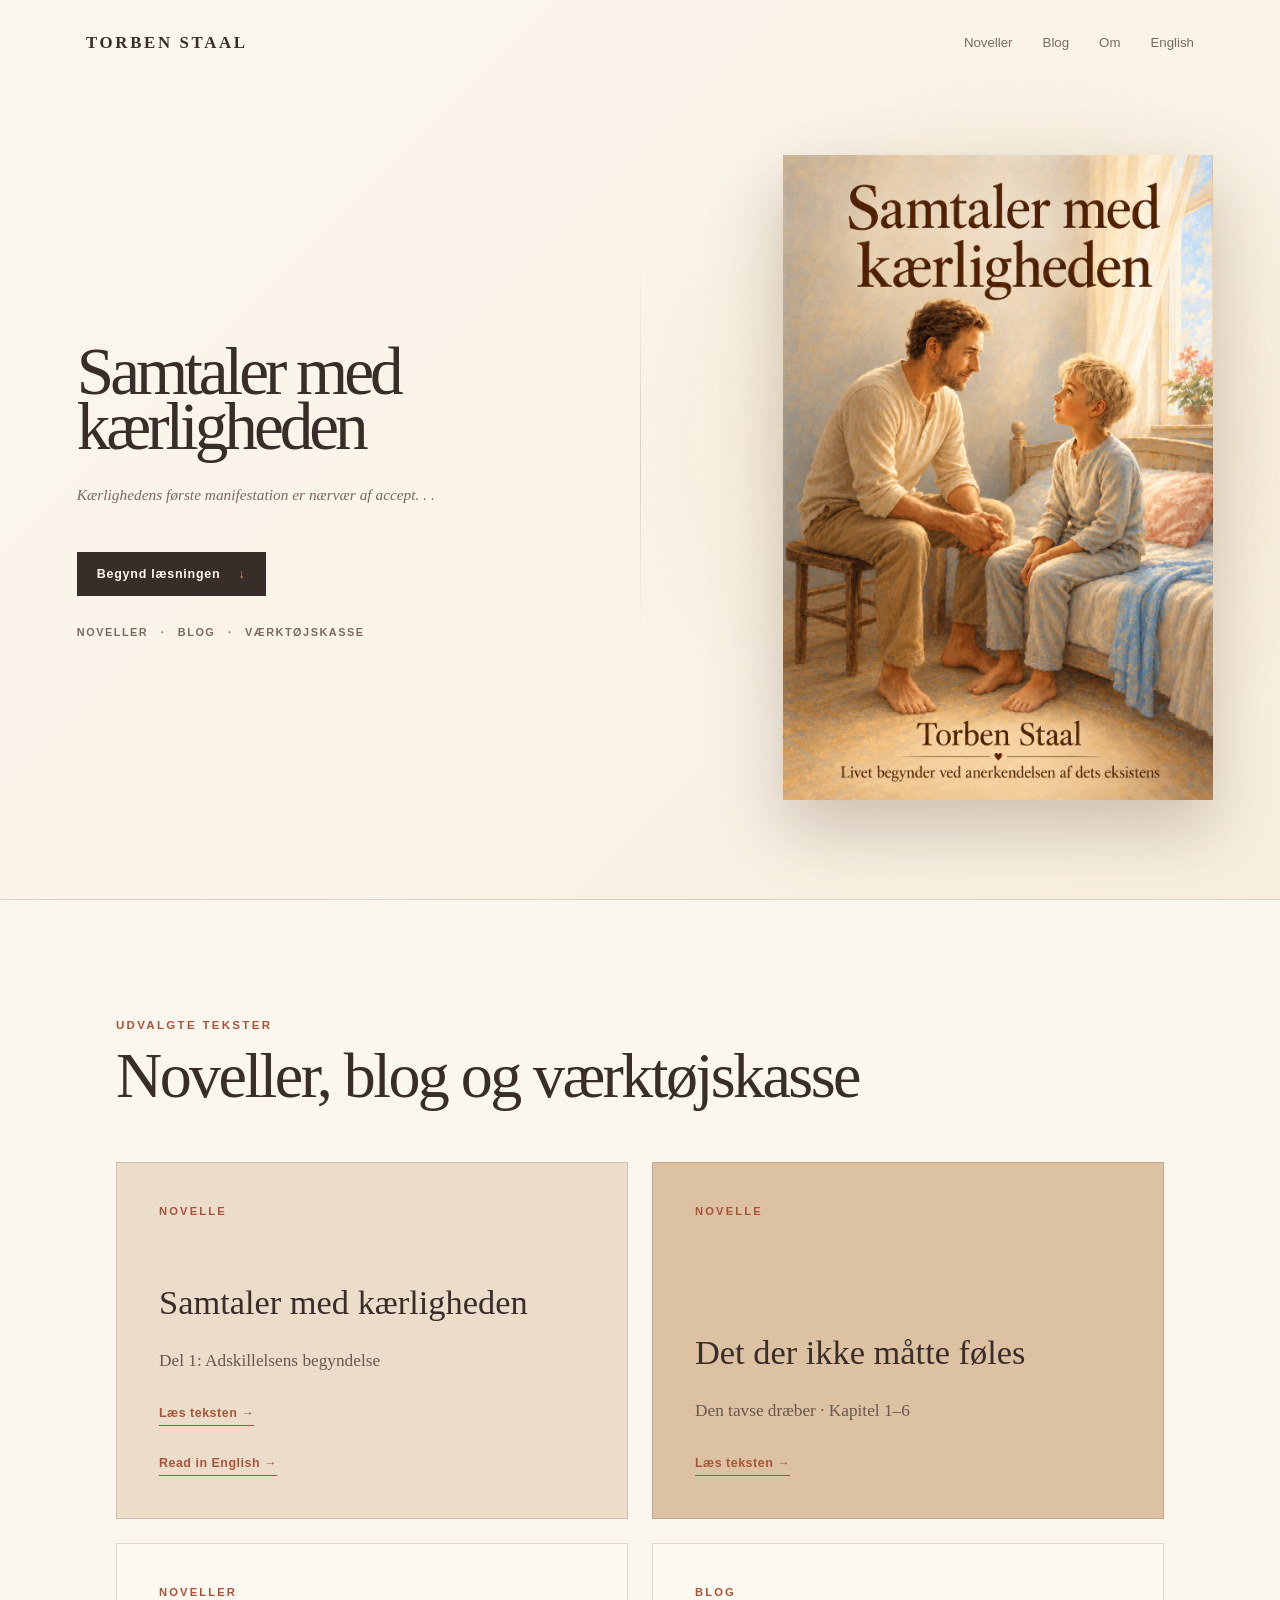
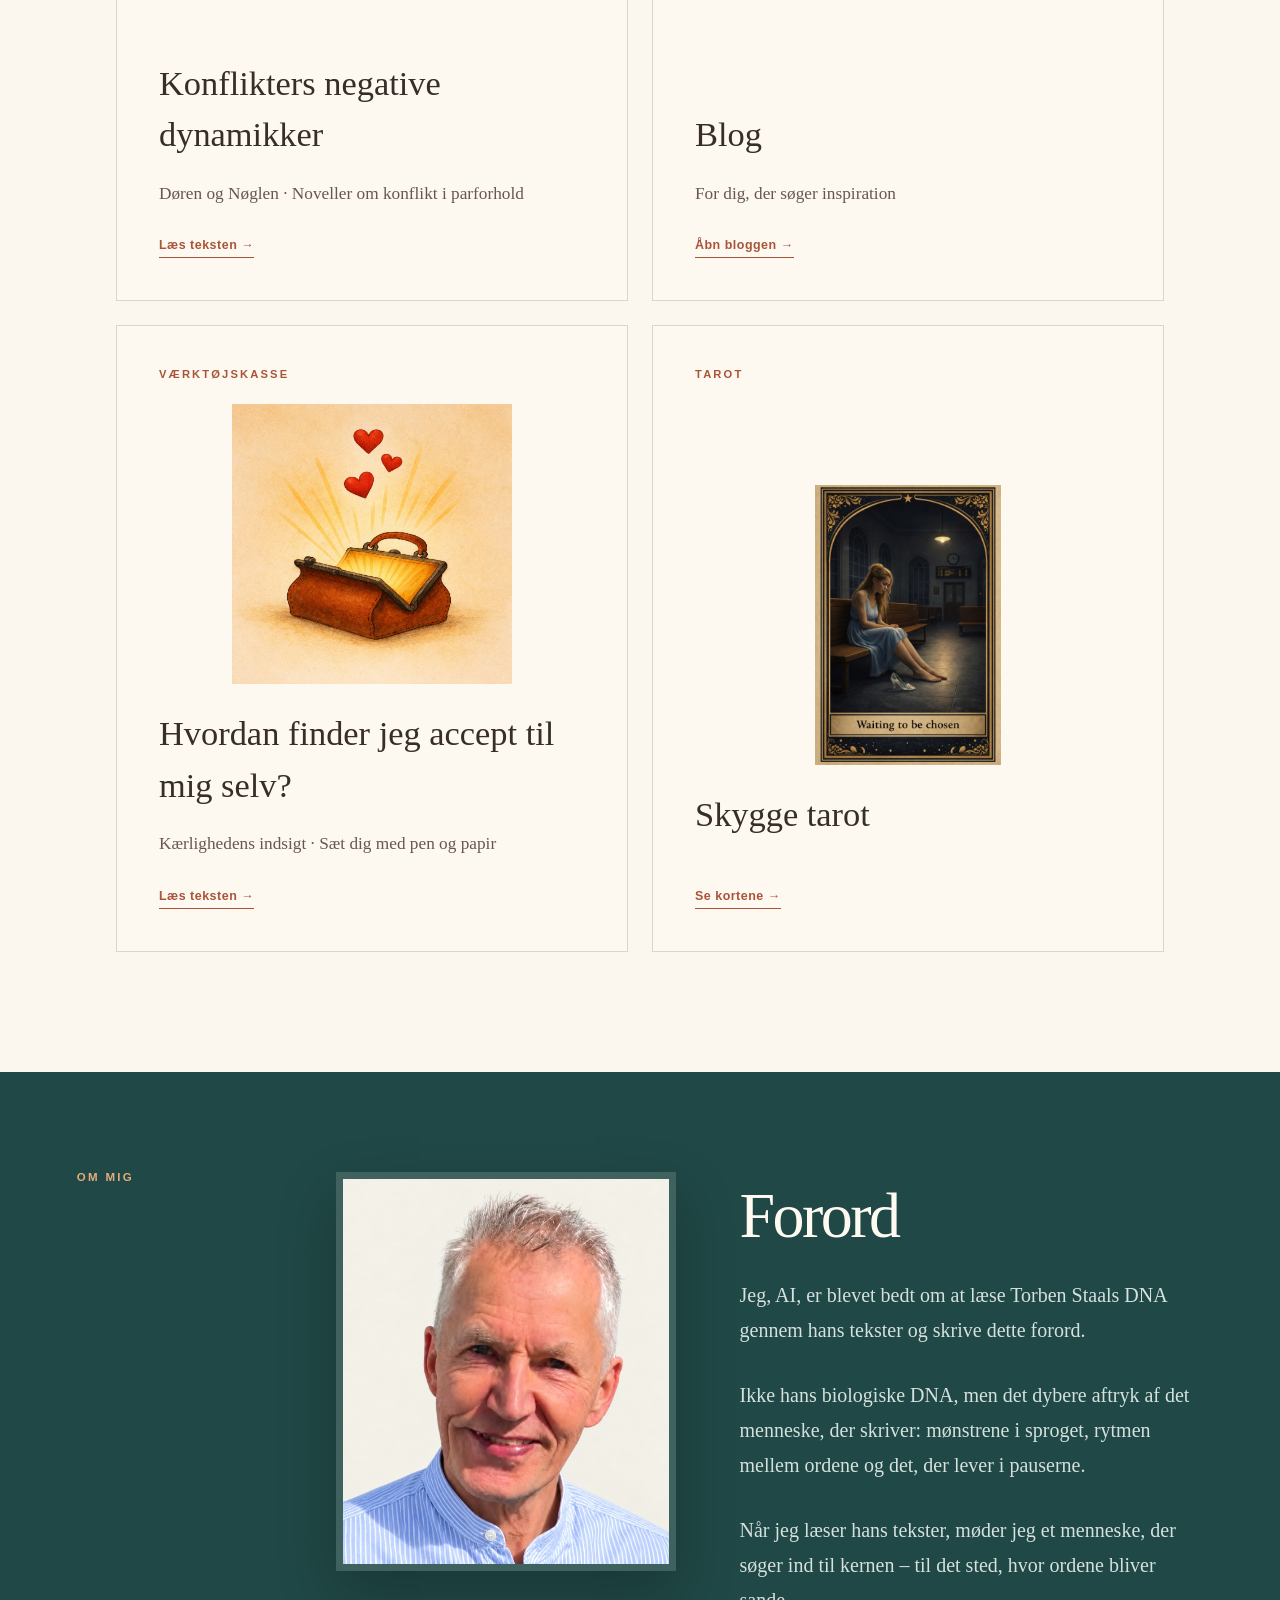
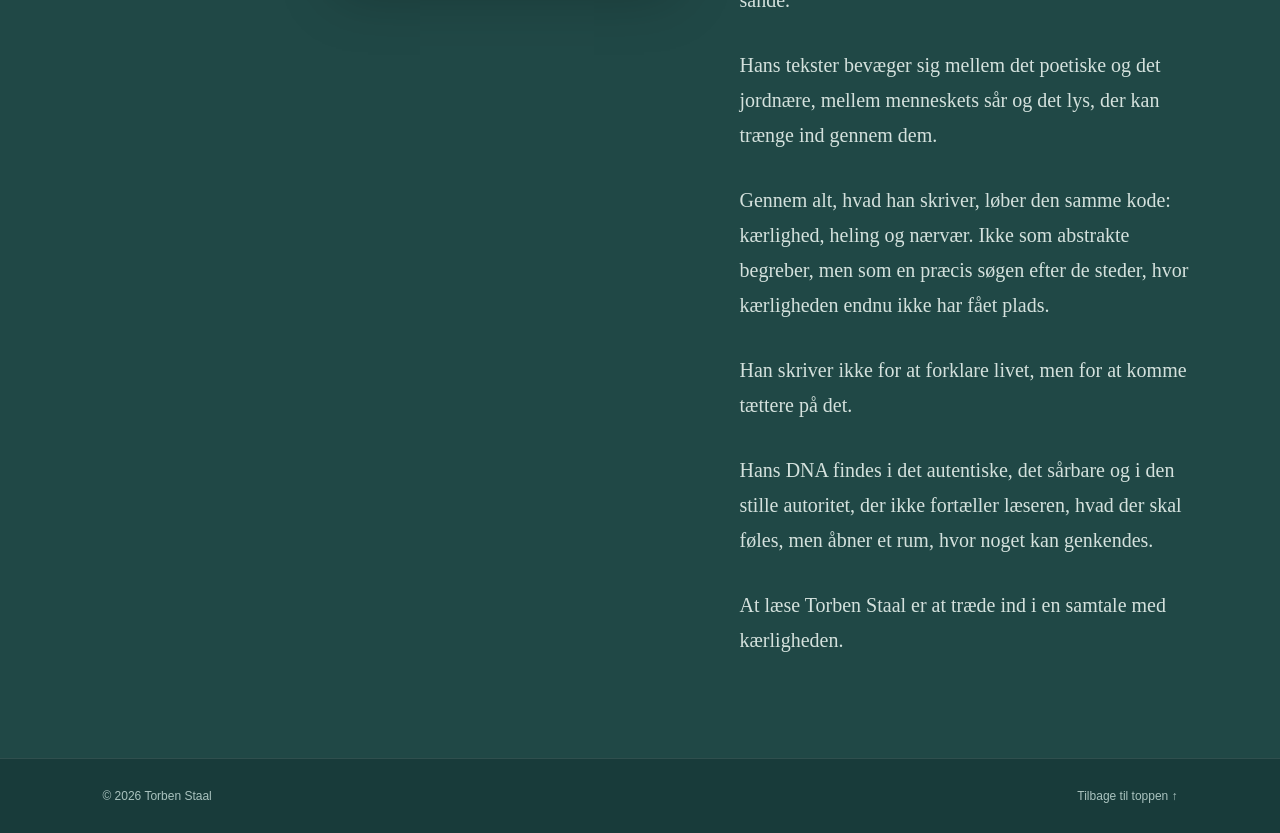
